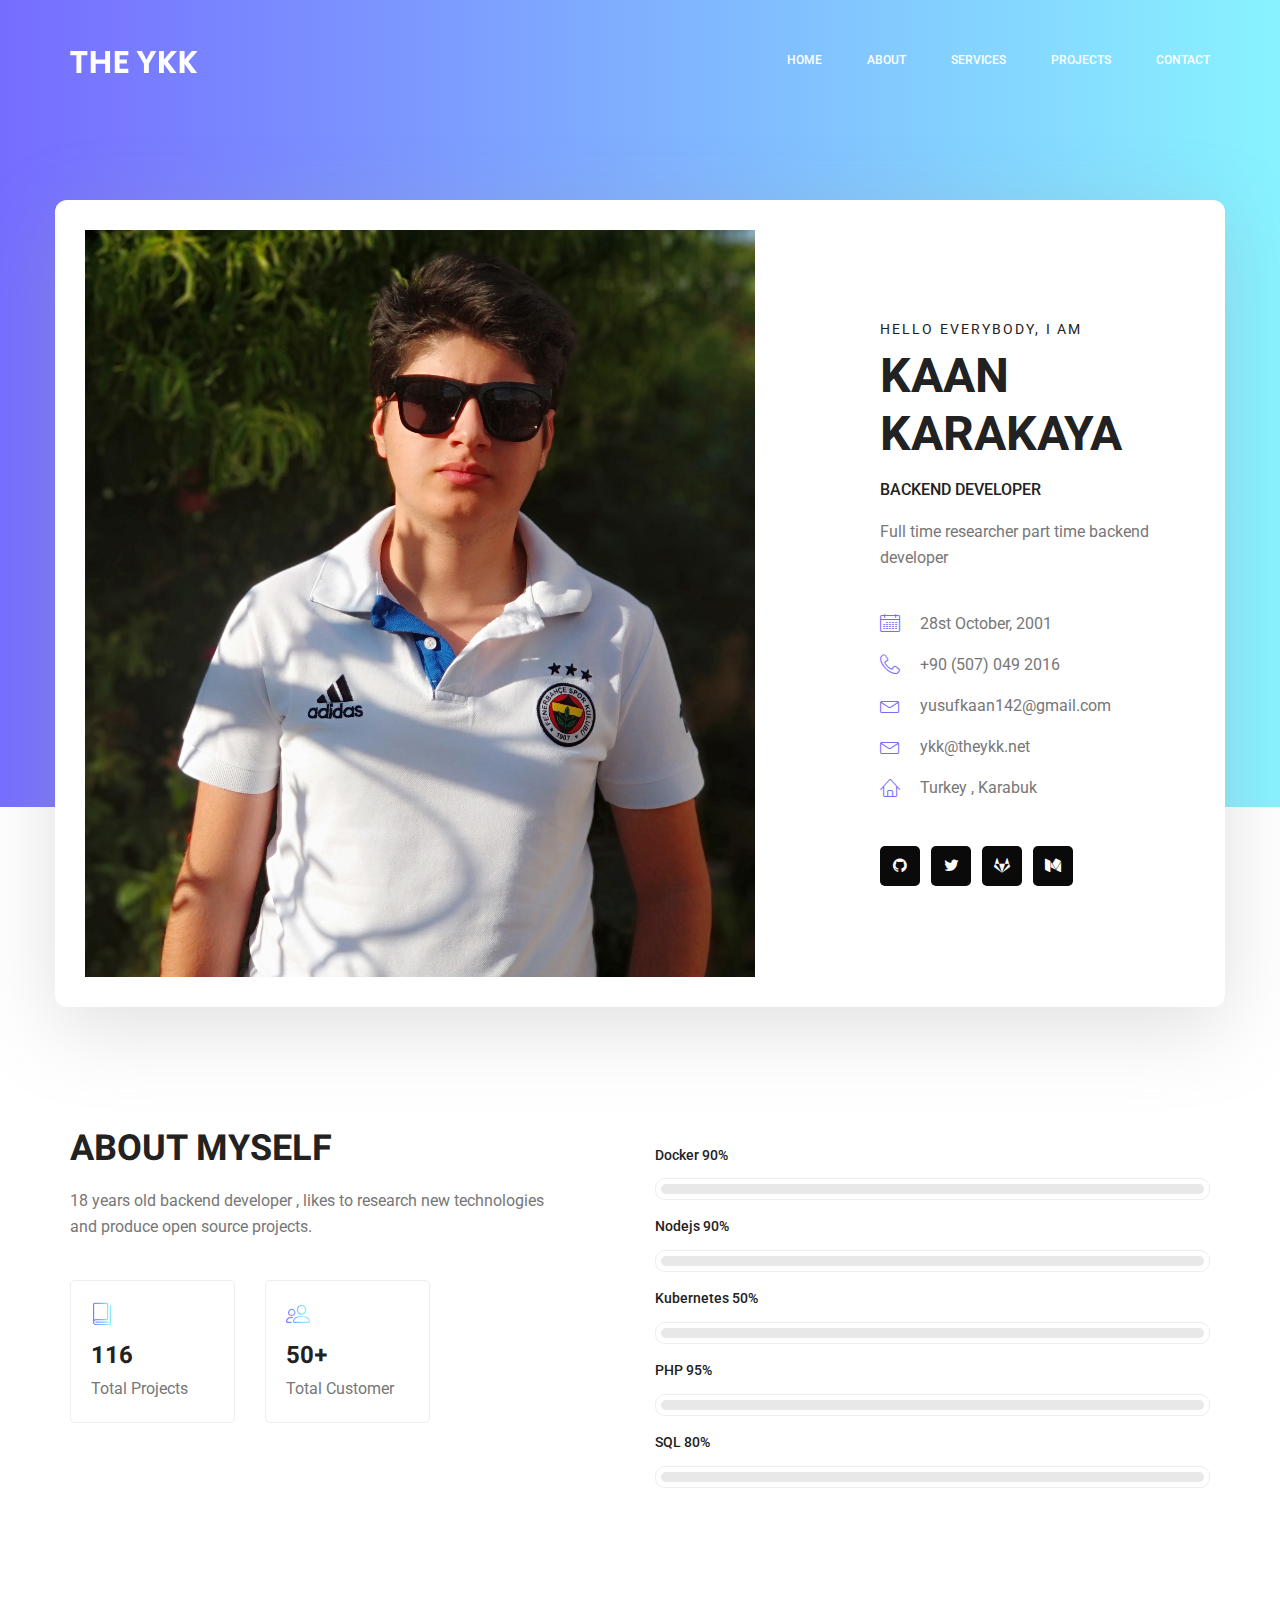
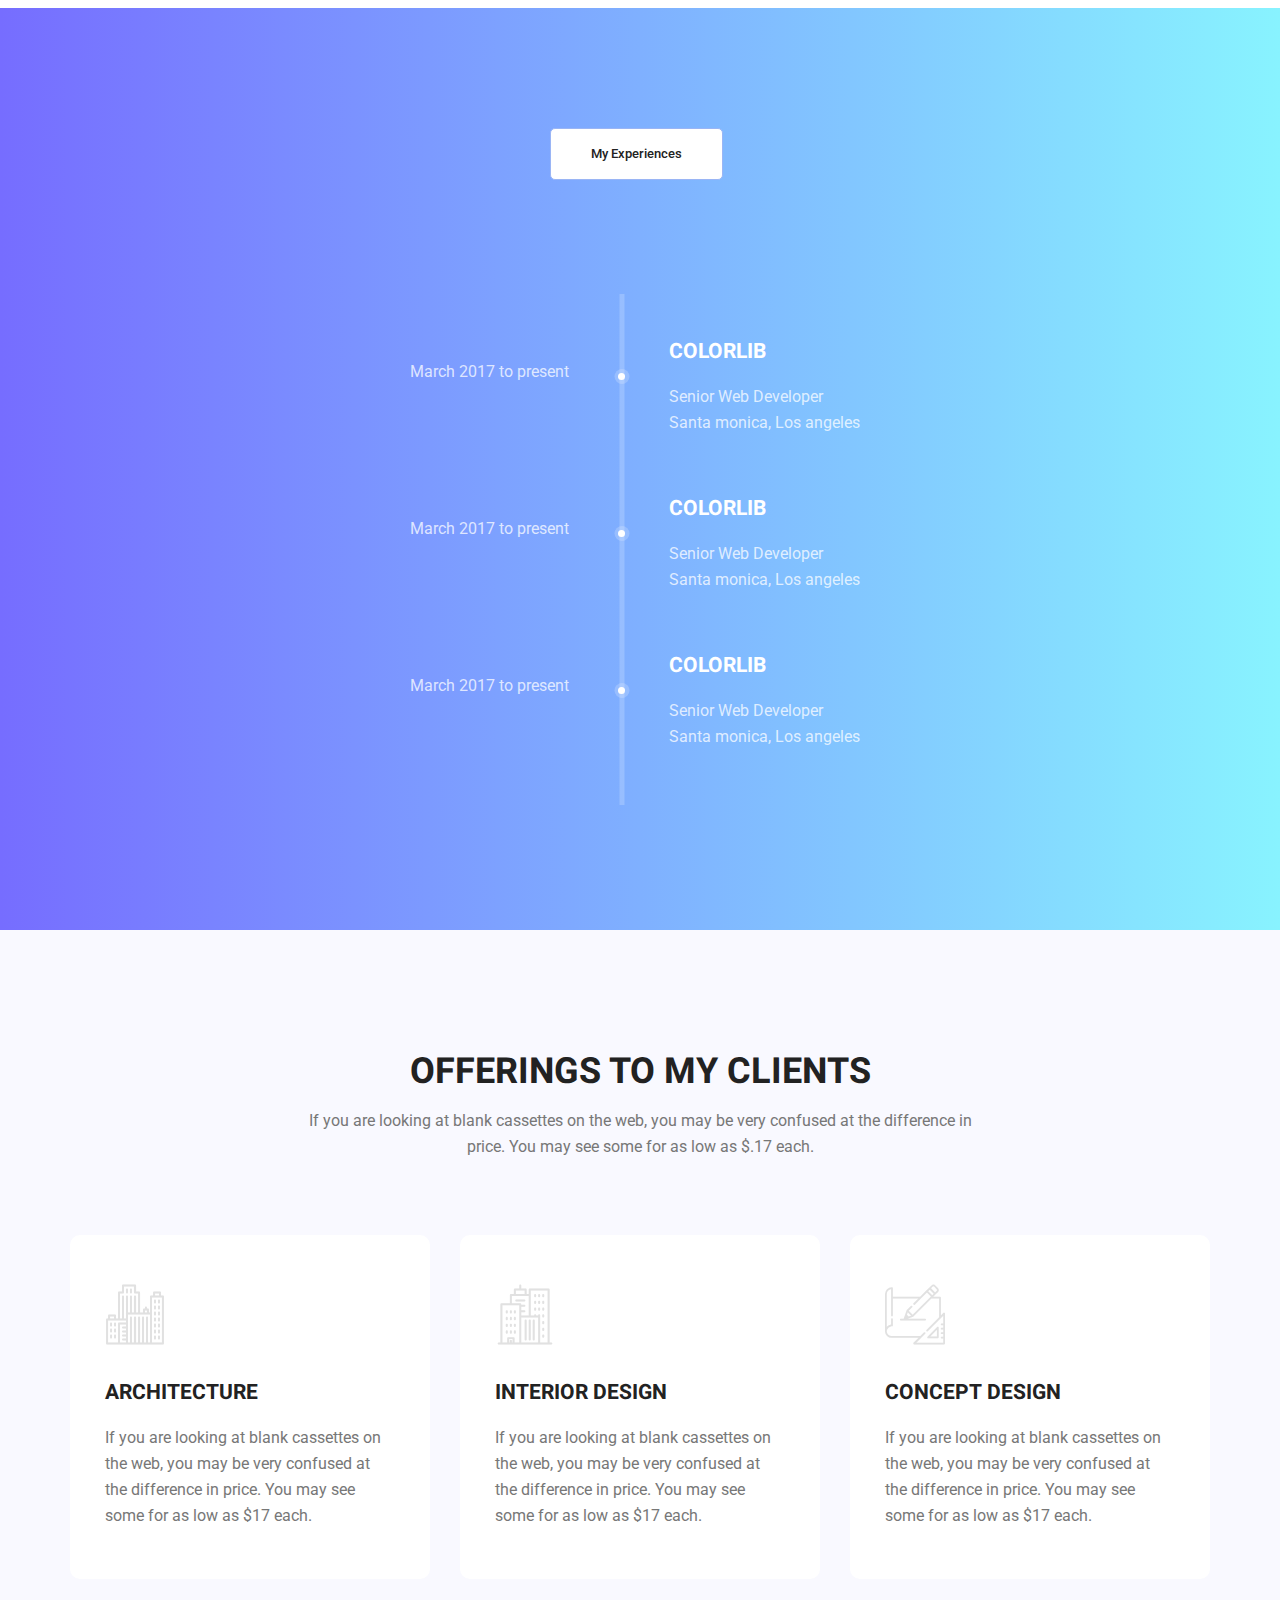
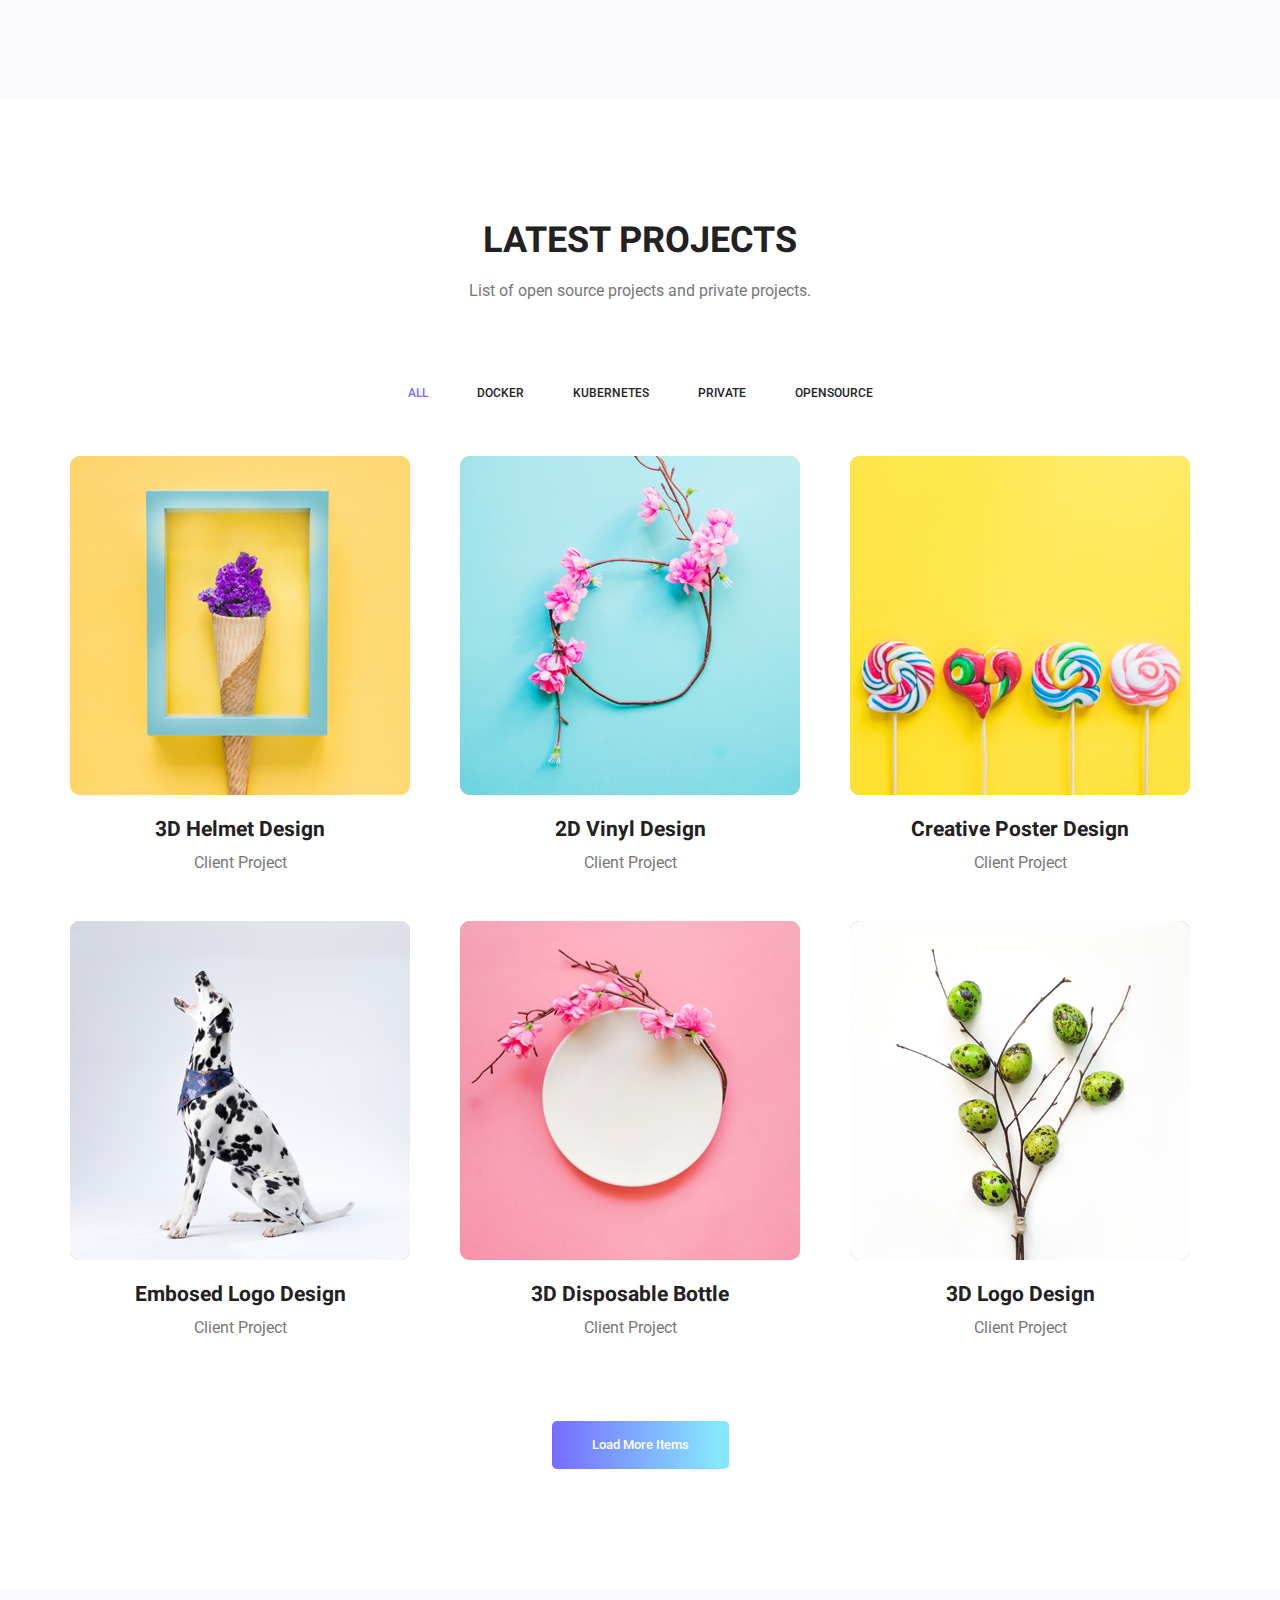
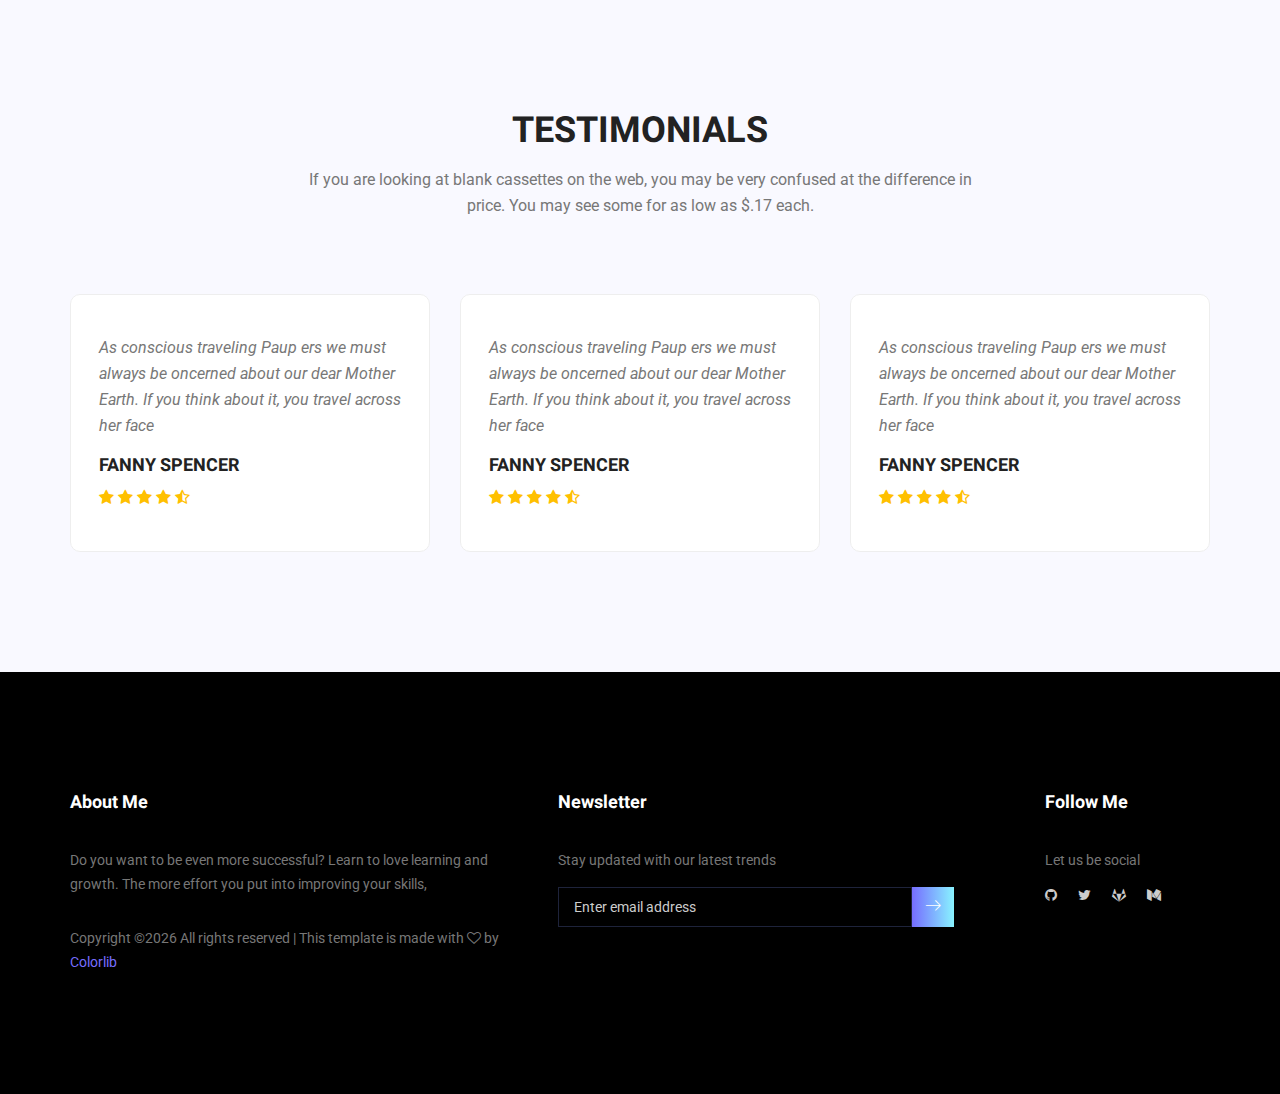
==== index.html @ add174dd "init theme" ====
<!doctype html>
<html lang="en">
    <head>
        <!-- Required meta tags -->
        <meta charset="utf-8">
        <meta name="viewport" content="width=device-width, initial-scale=1, shrink-to-fit=no">
        <link rel="icon" href="img/favicon.png" type="image/png">
        <title>TheYkk</title>
        <!-- Bootstrap CSS -->
        <link rel="stylesheet" href="css/bootstrap.css">
        <link rel="stylesheet" href="vendors/linericon/style.css">
        <link rel="stylesheet" href="https://stackpath.bootstrapcdn.com/font-awesome/4.7.0/css/font-awesome.min.css">
        <link rel="stylesheet" href="vendors/owl-carousel/owl.carousel.min.css">
        <link rel="stylesheet" href="vendors/lightbox/simpleLightbox.css">
        <link rel="stylesheet" href="vendors/nice-select/css/nice-select.css">
        <link rel="stylesheet" href="vendors/animate-css/animate.css">
        <link rel="stylesheet" href="vendors/popup/magnific-popup.css">
        <link rel="stylesheet" href="vendors/flaticon/flaticon.css">
        <!-- main css -->
        <link rel="stylesheet" href="css/style.css">
        <link rel="stylesheet" href="css/responsive.css">
    </head>
    <body>
        
        <!--================Header Menu Area =================-->
        <header class="header_area">
            <div class="main_menu">
            	<nav class="navbar navbar-expand-lg navbar-light">
					<div class="container box_1620">
						<!-- Brand and toggle get grouped for better mobile display -->
						<a class="navbar-brand logo_h" href="index.html"><img src="img/logo.svg" width="160px" alt=""></a>
						<button class="navbar-toggler" type="button" data-toggle="collapse" data-target="#navbarSupportedContent" aria-controls="navbarSupportedContent" aria-expanded="false" aria-label="Toggle navigation">
							<span class="icon-bar"></span>
							<span class="icon-bar"></span>
							<span class="icon-bar"></span>
						</button>
						<!-- Collect the nav links, forms, and other content for toggling -->
						<div class="collapse navbar-collapse offset" id="navbarSupportedContent">
							<ul class="nav navbar-nav menu_nav ml-auto">
								<li class="nav-item active"><a class="nav-link" href="#home-page">Home</a></li> 
								<li class="nav-item"><a class="nav-link" href="#about-page">About</a></li> 
								<li class="nav-item"><a class="nav-link" href="#services-page">Services</a></li> 
								<li class="nav-item"><a class="nav-link" href="#projects-page">Projects</a></li> 
							
								
								<li class="nav-item"><a class="nav-link" href="./contact.html">Contact</a></li>
							</ul>
						</div> 
					</div>
            	</nav>
            </div>
        </header>
        <!--================Header Menu Area =================-->
        
        <!--================Home Banner Area =================-->
        <section id="home-page" class="home_banner_area">
           	<div class="container box_1620">
           		<div class="banner_inner d-flex align-items-center">
					<div class="banner_content">
						<div class="media">
							<div class="d-flex">
								<img width="670px" src="img/personal.jpg" alt="">
							</div>
							<div class="media-body">
								<div class="personal_text">
									<h6>Hello Everybody, i am</h6>
									<h3>Kaan Karakaya</h3>
									<h4>Backend Developer</h4>
									<p>Full time researcher part time backend developer</p>
									<ul class="list basic_info">
										<li><a href="#"><i class="lnr lnr-calendar-full"></i> 28st October, 2001</a></li>
										<li><a href="https://wa.me/905070492016"><i class="lnr lnr-phone-handset"></i> +90 (507) 049 2016 </a></li>
										<li><a href="mailto:yusufkaan142@gmail.com"><i class="lnr lnr-envelope"></i> yusufkaan142@gmail.com</a></li>
										<li><a href="mailto:ykk@theykk.net"><i class="lnr lnr-envelope"></i> ykk@theykk.net</a></li>
										<li><a href="#"><i class="lnr lnr-home"></i> Turkey , Karabuk</a></li>
									</ul>
									<ul class="list personal_social">
										<li><a href="https://github.com/TheYkk"><i class="fa fa-github"></i></a></li>
										<li><a href="https://twitter.com/YkkCode"><i class="fa fa-twitter"></i></a></li>
										<li><a href="https://gitlab.com/TheYkk"><i class="fa fa-gitlab"></i></a></li>
										<li><a href="https://medium.com/@theykk"><i class="fa fa-medium"></i></a></li>
									</ul>
								</div>
							</div>
						</div>
					</div>
				</div>
            </div>
        </section>
        <!--================End Home Banner Area =================-->
        
        <!--================Welcome Area =================-->
        <section id="about-page" class="welcome_area p_120">
        	<div class="container">
        		<div class="row welcome_inner">
        			<div class="col-lg-6">
        				<div class="welcome_text">
        					<h4>About Myself</h4>
        					<p>18 years old backend developer , likes to research new technologies and produce open source projects.</p>
        					<div class="row">
        						
        						<div class="col-md-4">
        							<div class="wel_item">
        								<i class="lnr lnr-book"></i>
        								<h4>116</h4>
        								<p>Total Projects</p>
        							</div>
        						</div>
        						<div class="col-md-4">
        							<div class="wel_item">
        								<i class="lnr lnr-users"></i>
        								<h4>50+</h4>
        								<p>Total Customer</p>
        							</div>
        						</div>
        					</div>
        				</div>
        			</div>
        			<div class="col-lg-6">
        				<div class="tools_expert">
        					<div class="skill_main">
								<div class="skill_item">
									<h4>Docker <span class="counter">90</span>%</h4>
									<div class="progress_br">
										<div class="progress">
											<div class="progress-bar" role="progressbar" aria-valuenow="90" aria-valuemin="0" aria-valuemax="100"></div>
										</div>
									</div>
								</div>
								<div class="skill_item">
									<h4>Nodejs <span class="counter">90</span>%</h4>
									<div class="progress_br">
										<div class="progress">
											<div class="progress-bar" role="progressbar" aria-valuenow="90" aria-valuemin="0" aria-valuemax="100"></div>
										</div>
									</div>
								</div>
								<div class="skill_item">
									<h4>Kubernetes <span class="counter">50</span>%</h4>
									<div class="progress_br">
										<div class="progress">
											<div class="progress-bar" role="progressbar" aria-valuenow="50" aria-valuemin="0" aria-valuemax="100"></div>
										</div>
									</div>
								</div>
								<div class="skill_item">
									<h4>PHP <span class="counter">95</span>%</h4>
									<div class="progress_br">
										<div class="progress">
											<div class="progress-bar" role="progressbar" aria-valuenow="95" aria-valuemin="0" aria-valuemax="100"></div>
										</div>
									</div>
								</div>
								<div class="skill_item">
									<h4>SQL <span class="counter">80</span>%</h4>
									<div class="progress_br">
										<div class="progress">
											<div class="progress-bar" role="progressbar" aria-valuenow="80" aria-valuemin="0" aria-valuemax="100"></div>
										</div>
									</div>
								</div>
							</div>
        				</div>
        			</div>
        		</div>
        	</div>
        </section>
        <!--================End Welcome Area =================-->
        
        <!--================My Tabs Area =================-->
        <section class="mytabs_area p_120">
        	<div class="container">
        		<div class="tabs_inner">
					<ul class="nav nav-tabs" id="myTab" role="tablist">
						<li class="nav-item">
							<a class="nav-link active" id="home-tab" data-toggle="tab" href="#home" role="tab" aria-controls="home" aria-selected="true">My Experiences</a>
						</li>
						<!-- <li class="nav-item">
							<a class="nav-link" id="profile-tab" data-toggle="tab" href="#profile" role="tab" aria-controls="profile" aria-selected="false">My Education</a>
						</li> -->
					</ul>
					<div class="tab-content" id="myTabContent">
						<div class="tab-pane fade show active" id="home" role="tabpanel" aria-labelledby="home-tab">
							<ul class="list">
								<li>
									<span></span>
									<div class="media">
										<div class="d-flex">
											<p>March 2017 to present</p>
										</div>
										<div class="media-body">
											<h4>Colorlib</h4>
											<p>Senior Web Developer <br />Santa monica, Los angeles</p>
										</div>
									</div>
								</li>
								<li>
									<span></span>
									<div class="media">
										<div class="d-flex">
											<p>March 2017 to present</p>
										</div>
										<div class="media-body">
											<h4>Colorlib</h4>
											<p>Senior Web Developer <br />Santa monica, Los angeles</p>
										</div>
									</div>
								</li>
								<li>
								<span></span>
									<div class="media">
										<div class="d-flex">
											<p>March 2017 to present</p>
										</div>
										<div class="media-body">
											<h4>Colorlib</h4>
											<p>Senior Web Developer <br />Santa monica, Los angeles</p>
										</div>
									</div>
								</li>
							</ul>
						</div>
						<!-- <div class="tab-pane fade" id="profile" role="tabpanel" aria-labelledby="profile-tab">
							<ul class="list">
								<li>
									<span></span>
									<div class="media">
										<div class="d-flex">
											<p>March 2017 to present</p>
										</div>
										<div class="media-body">
											<h4>Colorlib</h4>
											<p>Senior Web Developer <br />Santa monica, Los angeles</p>
										</div>
									</div>
								</li>
								<li>
									<span></span>
									<div class="media">
										<div class="d-flex">
											<p>March 2017 to present</p>
										</div>
										<div class="media-body">
											<h4>Colorlib</h4>
											<p>Senior Web Developer <br />Santa monica, Los angeles</p>
										</div>
									</div>
								</li>
								<li>
								<span></span>
									<div class="media">
										<div class="d-flex">
											<p>March 2017 to present</p>
										</div>
										<div class="media-body">
											<h4>Colorlib</h4>
											<p>Senior Web Developer <br />Santa monica, Los angeles</p>
										</div>
									</div>
								</li>
							</ul>
						</div> -->
					</div>
        		</div>
        	</div>
        </section>
        <!--================End My Tabs Area =================-->
        
        <!--================Feature Area =================-->
        <section id="services-page" class="feature_area p_120">
        	<div class="container">
        		<div class="main_title">
        			<h2>offerings to my clients</h2>
        			<p>If you are looking at blank cassettes on the web, you may be very confused at the difference in price. You may see some for as low as $.17 each.</p>
        		</div>
        		<div class="feature_inner row">
        			<div class="col-lg-4 col-md-6">
        				<div class="feature_item">
        					<i class="flaticon-city"></i>
        					<h4>Architecture</h4>
        					<p>If you are looking at blank cassettes on the web, you may be very confused at the difference in price. You may see some for as low as $17 each.</p>
        				</div>
        			</div>
        			<div class="col-lg-4 col-md-6">
        				<div class="feature_item">
        					<i class="flaticon-skyline"></i>
        					<h4>Interior Design</h4>
        					<p>If you are looking at blank cassettes on the web, you may be very confused at the difference in price. You may see some for as low as $17 each.</p>
        				</div>
        			</div>
        			<div class="col-lg-4 col-md-6">
        				<div class="feature_item">
        					<i class="flaticon-sketch"></i>
        					<h4>Concept Design</h4>
        					<p>If you are looking at blank cassettes on the web, you may be very confused at the difference in price. You may see some for as low as $17 each.</p>
        				</div>
        			</div>
        		</div>
        	</div>
        </section>
        <!--================End Feature Area =================-->
        
        <!--================Home Gallery Area =================-->
        <section id="projects-page" class="home_gallery_area p_120">
        	<div class="container">
        		<div class="main_title">
        			<h2> Latest Projects</h2>
        			<p>List of open source projects and private projects.</p>
        		</div>
        		<div class="isotope_fillter">
        			<ul class="gallery_filter list">
						<li class="active" data-filter="*"><a href="#">All</a></li>
						<li data-filter=".docker"><a href="#">Docker</a></li>
						<li data-filter=".k8s"><a href="#">Kubernetes</a></li>
						<li data-filter=".priv"><a href="#">Private</a></li>
						<li data-filter=".oss"><a href="#">OpenSource</a></li>
					</ul>
        		</div>
        	</div>
        	<div class="container">
        		<div class="gallery_f_inner row imageGallery1">
        			<div class="col-lg-4 col-md-4 col-sm-6 brand manipul design print">
        				<div class="h_gallery_item">
        					<div class="g_img_item">
        						<img class="img-fluid" src="img/gallery/project-1.jpg" alt="">
        						<a class="light" href="img/gallery/project-1.jpg"><img src="img/gallery/icon.png" alt=""></a>
        					</div>
        					<div class="g_item_text">
        						<h4>3D Helmet Design</h4>
        						<p>Client Project</p>
        					</div>
        				</div>
        			</div>
        			<div class="col-lg-4 col-md-4 col-sm-6 brand manipul creative">
        				<div class="h_gallery_item">
        					<div class="g_img_item">
        						<img class="img-fluid" src="img/gallery/project-2.jpg" alt="">
        						<a class="light" href="img/gallery/project-2.jpg"><img src="img/gallery/icon.png" alt=""></a>
        					</div>
        					<div class="g_item_text">
        						<h4>2D Vinyl Design</h4>
        						<p>Client Project</p>
        					</div>
        				</div>
        			</div>
        			<div class="col-lg-4 col-md-4 col-sm-6 manipul creative design print">
        				<div class="h_gallery_item">
        					<div class="g_img_item">
        						<img class="img-fluid" src="img/gallery/project-3.jpg" alt="">
        						<a class="light" href="img/gallery/project-3.jpg"><img src="img/gallery/icon.png" alt=""></a>
        					</div>
        					<div class="g_item_text">
        						<h4>Creative Poster Design</h4>
        						<p>Client Project</p>
        					</div>
        				</div>
        			</div>
        			<div class="col-lg-4 col-md-4 col-sm-6 brand creative print">
        				<div class="h_gallery_item">
        					<div class="g_img_item">
        						<img class="img-fluid" src="img/gallery/project-4.jpg" alt="">
        						<a class="light" href="img/gallery/project-4.jpg"><img src="img/gallery/icon.png" alt=""></a>
        					</div>
        					<div class="g_item_text">
        						<h4>Embosed Logo Design</h4>
        						<p>Client Project</p>
        					</div>
        				</div>
        			</div>
        			<div class="col-lg-4 col-md-4 col-sm-6 brand manipul design">
        				<div class="h_gallery_item">
        					<div class="g_img_item">
        						<img class="img-fluid" src="img/gallery/project-5.jpg" alt="">
        						<a class="light" href="img/gallery/project-5.jpg"><img src="img/gallery/icon.png" alt=""></a>
        					</div>
        					<div class="g_item_text">
        						<h4>3D Disposable Bottle</h4>
        						<p>Client Project</p>
        					</div>
        				</div>
        			</div>
        			<div class="col-lg-4 col-md-4 col-sm-6 brand creative">
        				<div class="h_gallery_item">
        					<div class="g_img_item">
        						<img class="img-fluid" src="img/gallery/project-6.jpg" alt="">
        						<a class="light" href="img/gallery/project-6.jpg"><img src="img/gallery/icon.png" alt=""></a>
        					</div>
        					<div class="g_item_text">
        						<h4>3D Logo Design</h4>
        						<p>Client Project</p>
        					</div>
        				</div>
        			</div>
        		</div>
        		<div class="more_btn">
        			<a class="main_btn" href="#">Load More Items</a>
        		</div>
        	</div>
        </section>
        <!--================End Home Gallery Area =================-->
        
        <!--================Testimonials Area =================-->
        <section id="comments-page" class="testimonials_area p_120">
        	<div class="container">
        		<div class="main_title">
        			<h2>Testimonials</h2>
        			<p>If you are looking at blank cassettes on the web, you may be very confused at the difference in price. You may see some for as low as $.17 each.</p>
        		</div>
        		<div class="testi_inner">
					<div class="testi_slider owl-carousel">
						<div class="item">
							<div class="testi_item">
								<p>As conscious traveling Paup ers we must always be oncerned about our dear Mother Earth. If you think about it, you travel across her face</p>
								<h4>Fanny Spencer</h4>
								<a href="#"><i class="fa fa-star"></i></a>
								<a href="#"><i class="fa fa-star"></i></a>
								<a href="#"><i class="fa fa-star"></i></a>
								<a href="#"><i class="fa fa-star"></i></a>
								<a href="#"><i class="fa fa-star-half-o"></i></a>
							</div>
						</div>
						<div class="item">
							<div class="testi_item">
								<p>As conscious traveling Paup ers we must always be oncerned about our dear Mother Earth. If you think about it, you travel across her face</p>
								<h4>Fanny Spencer</h4>
								<a href="#"><i class="fa fa-star"></i></a>
								<a href="#"><i class="fa fa-star"></i></a>
								<a href="#"><i class="fa fa-star"></i></a>
								<a href="#"><i class="fa fa-star"></i></a>
								<a href="#"><i class="fa fa-star-half-o"></i></a>
							</div>
						</div>
						<div class="item">
							<div class="testi_item">
								<p>As conscious traveling Paup ers we must always be oncerned about our dear Mother Earth. If you think about it, you travel across her face</p>
								<h4>Fanny Spencer</h4>
								<a href="#"><i class="fa fa-star"></i></a>
								<a href="#"><i class="fa fa-star"></i></a>
								<a href="#"><i class="fa fa-star"></i></a>
								<a href="#"><i class="fa fa-star"></i></a>
								<a href="#"><i class="fa fa-star-half-o"></i></a>
							</div>
						</div>
					</div>
        		</div>
        	</div>
        </section>
        <!--================End Testimonials Area =================-->
        
        <!--================Footer Area =================-->
        <footer id="contact-page" class="footer_area p_120">
        	<div class="container">
        		<div class="row footer_inner">
        			<div class="col-lg-5 col-sm-6">
        				<aside class="f_widget ab_widget">
        					<div class="f_title">
        						<h3>About Me</h3>
        					</div>
        					<p>Do you want to be even more successful? Learn to love learning and growth. The more effort you put into improving your skills,</p>
        					<p><!-- Link back to Colorlib can't be removed. Template is licensed under CC BY 3.0. -->
Copyright &copy;<script>document.write(new Date().getFullYear());</script> All rights reserved | This template is made with <i class="fa fa-heart-o" aria-hidden="true"></i> by <a href="https://colorlib.com" target="_blank">Colorlib</a>
<!-- Link back to Colorlib can't be removed. Template is licensed under CC BY 3.0. --></p>
        				</aside>
        			</div>
        			<div class="col-lg-5 col-sm-6">
        				<aside class="f_widget news_widget">
        					<div class="f_title">
        						<h3>Newsletter</h3>
        					</div>
        					<p>Stay updated with our latest trends</p>
        					<div id="mc_embed_signup">
                                <form target="_blank" action="https://news." method="get" class="subscribe_form relative">
                                	<div class="input-group d-flex flex-row">
                                        <input name="EMAIL" placeholder="Enter email address" onfocus="this.placeholder = ''" onblur="this.placeholder = 'Email Address '" required="" type="email">
                                        <button class="btn sub-btn"><span class="lnr lnr-arrow-right"></span></button>		
                                    </div>				
                                    <div class="mt-10 info"></div>
                                </form>
                            </div>
        				</aside>
        			</div>
        			<div class="col-lg-2">
        				<aside class="f_widget social_widget">
        					<div class="f_title">
        						<h3>Follow Me</h3>
        					</div>
        					<p>Let us be social</p>
        					<ul class="list">
        					
                                <li><a href="https://github.com/TheYkk"><i class="fa fa-github"></i></a></li>
                                <li><a href="https://twitter.com/YkkCode"><i class="fa fa-twitter"></i></a></li>
                                <li><a href="https://gitlab.com/TheYkk"><i class="fa fa-gitlab"></i></a></li>
                                <li><a href="https://medium.com/@theykk"><i class="fa fa-medium"></i></a></li>
        					</ul>
        				</aside>
        			</div>
        		</div>
        	</div>
        </footer>
        <!--================End Footer Area =================-->
        
        
        
        
        
        
        <!-- Optional JavaScript -->
        <!-- jQuery first, then Popper.js, then Bootstrap JS -->
        <script src="js/jquery-3.3.1.min.js"></script>
        <script src="js/popper.js"></script>
        <script src="js/bootstrap.min.js"></script>
        <script src="js/stellar.js"></script>
        <script src="vendors/lightbox/simpleLightbox.min.js"></script>
        <script src="vendors/nice-select/js/jquery.nice-select.min.js"></script>
        <script src="vendors/isotope/imagesloaded.pkgd.min.js"></script>
        <script src="vendors/isotope/isotope.pkgd.min.js"></script>
        <script src="vendors/owl-carousel/owl.carousel.min.js"></script>
        <script src="vendors/popup/jquery.magnific-popup.min.js"></script>
        <script src="js/jquery.ajaxchimp.min.js"></script>
        <script src="vendors/counter-up/jquery.waypoints.min.js"></script>
        <script src="vendors/counter-up/jquery.counterup.min.js"></script>
        <script src="js/mail-script.js"></script>
        <script src="js/theme.js"></script>
    </body>
</html>
---- vendors/linericon/style.css ----
@font-face {
	font-family: 'Linearicons-Free';
	src:url('fonts/Linearicons-Free.eot?w118d');
	src:url('fonts/Linearicons-Free.eot?#iefixw118d') format('embedded-opentype'),
		url('fonts/Linearicons-Free.woff2?w118d') format('woff2'),
		url('fonts/Linearicons-Free.woff?w118d') format('woff'),
		url('fonts/Linearicons-Free.ttf?w118d') format('truetype'),
		url('fonts/Linearicons-Free.svg?w118d#Linearicons-Free') format('svg');
	font-weight: normal;
	font-style: normal;
}

.lnr {
	font-family: 'Linearicons-Free';
	speak: none;
	font-style: normal;
	font-weight: normal;
	font-variant: normal;
	text-transform: none;
	line-height: 1;

	/* Better Font Rendering =========== */
	-webkit-font-smoothing: antialiased;
	-moz-osx-font-smoothing: grayscale;
}

.lnr-home:before {
	content: "\e800";
}
.lnr-apartment:before {
	content: "\e801";
}
.lnr-pencil:before {
	content: "\e802";
}
.lnr-magic-wand:before {
	content: "\e803";
}
.lnr-drop:before {
	content: "\e804";
}
.lnr-lighter:before {
	content: "\e805";
}
.lnr-poop:before {
	content: "\e806";
}
.lnr-sun:before {
	content: "\e807";
}
.lnr-moon:before {
	content: "\e808";
}
.lnr-cloud:before {
	content: "\e809";
}
.lnr-cloud-upload:before {
	content: "\e80a";
}
.lnr-cloud-download:before {
	content: "\e80b";
}
.lnr-cloud-sync:before {
	content: "\e80c";
}
.lnr-cloud-check:before {
	content: "\e80d";
}
.lnr-database:before {
	content: "\e80e";
}
.lnr-lock:before {
	content: "\e80f";
}
.lnr-cog:before {
	content: "\e810";
}
.lnr-trash:before {
	content: "\e811";
}
.lnr-dice:before {
	content: "\e812";
}
.lnr-heart:before {
	content: "\e813";
}
.lnr-star:before {
	content: "\e814";
}
.lnr-star-half:before {
	content: "\e815";
}
.lnr-star-empty:before {
	content: "\e816";
}
.lnr-flag:before {
	content: "\e817";
}
.lnr-envelope:before {
	content: "\e818";
}
.lnr-paperclip:before {
	content: "\e819";
}
.lnr-inbox:before {
	content: "\e81a";
}
.lnr-eye:before {
	content: "\e81b";
}
.lnr-printer:before {
	content: "\e81c";
}
.lnr-file-empty:before {
	content: "\e81d";
}
.lnr-file-add:before {
	content: "\e81e";
}
.lnr-enter:before {
	content: "\e81f";
}
.lnr-exit:before {
	content: "\e820";
}
.lnr-graduation-hat:before {
	content: "\e821";
}
.lnr-license:before {
	content: "\e822";
}
.lnr-music-note:before {
	content: "\e823";
}
.lnr-film-play:before {
	content: "\e824";
}
.lnr-camera-video:before {
	content: "\e825";
}
.lnr-camera:before {
	content: "\e826";
}
.lnr-picture:before {
	content: "\e827";
}
.lnr-book:before {
	content: "\e828";
}
.lnr-bookmark:before {
	content: "\e829";
}
.lnr-user:before {
	content: "\e82a";
}
.lnr-users:before {
	content: "\e82b";
}
.lnr-shirt:before {
	content: "\e82c";
}
.lnr-store:before {
	content: "\e82d";
}
.lnr-cart:before {
	content: "\e82e";
}
.lnr-tag:before {
	content: "\e82f";
}
.lnr-phone-handset:before {
	content: "\e830";
}
.lnr-phone:before {
	content: "\e831";
}
.lnr-pushpin:before {
	content: "\e832";
}
.lnr-map-marker:before {
	content: "\e833";
}
.lnr-map:before {
	content: "\e834";
}
.lnr-location:before {
	content: "\e835";
}
.lnr-calendar-full:before {
	content: "\e836";
}
.lnr-keyboard:before {
	content: "\e837";
}
.lnr-spell-check:before {
	content: "\e838";
}
.lnr-screen:before {
	content: "\e839";
}
.lnr-smartphone:before {
	content: "\e83a";
}
.lnr-tablet:before {
	content: "\e83b";
}
.lnr-laptop:before {
	content: "\e83c";
}
.lnr-laptop-phone:before {
	content: "\e83d";
}
.lnr-power-switch:before {
	content: "\e83e";
}
.lnr-bubble:before {
	content: "\e83f";
}
.lnr-heart-pulse:before {
	content: "\e840";
}
.lnr-construction:before {
	content: "\e841";
}
.lnr-pie-chart:before {
	content: "\e842";
}
.lnr-chart-bars:before {
	content: "\e843";
}
.lnr-gift:before {
	content: "\e844";
}
.lnr-diamond:before {
	content: "\e845";
}
.lnr-linearicons:before {
	content: "\e846";
}
.lnr-dinner:before {
	content: "\e847";
}
.lnr-coffee-cup:before {
	content: "\e848";
}
.lnr-leaf:before {
	content: "\e849";
}
.lnr-paw:before {
	content: "\e84a";
}
.lnr-rocket:before {
	content: "\e84b";
}
.lnr-briefcase:before {
	content: "\e84c";
}
.lnr-bus:before {
	content: "\e84d";
}
.lnr-car:before {
	content: "\e84e";
}
.lnr-train:before {
	content: "\e84f";
}
.lnr-bicycle:before {
	content: "\e850";
}
.lnr-wheelchair:before {
	content: "\e851";
}
.lnr-select:before {
	content: "\e852";
}
.lnr-earth:before {
	content: "\e853";
}
.lnr-smile:before {
	content: "\e854";
}
.lnr-sad:before {
	content: "\e855";
}
.lnr-neutral:before {
	content: "\e856";
}
.lnr-mustache:before {
	content: "\e857";
}
.lnr-alarm:before {
	content: "\e858";
}
.lnr-bullhorn:before {
	content: "\e859";
}
.lnr-volume-high:before {
	content: "\e85a";
}
.lnr-volume-medium:before {
	content: "\e85b";
}
.lnr-volume-low:before {
	content: "\e85c";
}
.lnr-volume:before {
	content: "\e85d";
}
.lnr-mic:before {
	content: "\e85e";
}
.lnr-hourglass:before {
	content: "\e85f";
}
.lnr-undo:before {
	content: "\e860";
}
.lnr-redo:before {
	content: "\e861";
}
.lnr-sync:before {
	content: "\e862";
}
.lnr-history:before {
	content: "\e863";
}
.lnr-clock:before {
	content: "\e864";
}
.lnr-download:before {
	content: "\e865";
}
.lnr-upload:before {
	content: "\e866";
}
.lnr-enter-down:before {
	content: "\e867";
}
.lnr-exit-up:before {
	content: "\e868";
}
.lnr-bug:before {
	content: "\e869";
}
.lnr-code:before {
	content: "\e86a";
}
.lnr-link:before {
	content: "\e86b";
}
.lnr-unlink:before {
	content: "\e86c";
}
.lnr-thumbs-up:before {
	content: "\e86d";
}
.lnr-thumbs-down:before {
	content: "\e86e";
}
.lnr-magnifier:before {
	content: "\e86f";
}
.lnr-cross:before {
	content: "\e870";
}
.lnr-menu:before {
	content: "\e871";
}
.lnr-list:before {
	content: "\e872";
}
.lnr-chevron-up:before {
	content: "\e873";
}
.lnr-chevron-down:before {
	content: "\e874";
}
.lnr-chevron-left:before {
	content: "\e875";
}
.lnr-chevron-right:before {
	content: "\e876";
}
.lnr-arrow-up:before {
	content: "\e877";
}
.lnr-arrow-down:before {
	content: "\e878";
}
.lnr-arrow-left:before {
	content: "\e879";
}
.lnr-arrow-right:before {
	content: "\e87a";
}
.lnr-move:before {
	content: "\e87b";
}
.lnr-warning:before {
	content: "\e87c";
}
.lnr-question-circle:before {
	content: "\e87d";
}
.lnr-menu-circle:before {
	content: "\e87e";
}
.lnr-checkmark-circle:before {
	content: "\e87f";
}
.lnr-cross-circle:before {
	content: "\e880";
}
.lnr-plus-circle:before {
	content: "\e881";
}
.lnr-circle-minus:before {
	content: "\e882";
}
.lnr-arrow-up-circle:before {
	content: "\e883";
}
.lnr-arrow-down-circle:before {
	content: "\e884";
}
.lnr-arrow-left-circle:before {
	content: "\e885";
}
.lnr-arrow-right-circle:before {
	content: "\e886";
}
.lnr-chevron-up-circle:before {
	content: "\e887";
}
.lnr-chevron-down-circle:before {
	content: "\e888";
}
.lnr-chevron-left-circle:before {
	content: "\e889";
}
.lnr-chevron-right-circle:before {
	content: "\e88a";
}
.lnr-crop:before {
	content: "\e88b";
}
.lnr-frame-expand:before {
	content: "\e88c";
}
.lnr-frame-contract:before {
	content: "\e88d";
}
.lnr-layers:before {
	content: "\e88e";
}
.lnr-funnel:before {
	content: "\e88f";
}
.lnr-text-format:before {
	content: "\e890";
}
.lnr-text-format-remove:before {
	content: "\e891";
}
.lnr-text-size:before {
	content: "\e892";
}
.lnr-bold:before {
	content: "\e893";
}
.lnr-italic:before {
	content: "\e894";
}
.lnr-underline:before {
	content: "\e895";
}
.lnr-strikethrough:before {
	content: "\e896";
}
.lnr-highlight:before {
	content: "\e897";
}
.lnr-text-align-left:before {
	content: "\e898";
}
.lnr-text-align-center:before {
	content: "\e899";
}
.lnr-text-align-right:before {
	content: "\e89a";
}
.lnr-text-align-justify:before {
	content: "\e89b";
}
.lnr-line-spacing:before {
	content: "\e89c";
}
.lnr-indent-increase:before {
	content: "\e89d";
}
.lnr-indent-decrease:before {
	content: "\e89e";
}
.lnr-pilcrow:before {
	content: "\e89f";
}
.lnr-direction-ltr:before {
	content: "\e8a0";
}
.lnr-direction-rtl:before {
	content: "\e8a1";
}
.lnr-page-break:before {
	content: "\e8a2";
}
.lnr-sort-alpha-asc:before {
	content: "\e8a3";
}
.lnr-sort-amount-asc:before {
	content: "\e8a4";
}
.lnr-hand:before {
	content: "\e8a5";
}
.lnr-pointer-up:before {
	content: "\e8a6";
}
.lnr-pointer-right:before {
	content: "\e8a7";
}
.lnr-pointer-down:before {
	content: "\e8a8";
}
.lnr-pointer-left:before {
	content: "\e8a9";
}
---- vendors/lightbox/simpleLightbox.css ----
.slbOverlay, .slbWrapOuter, .slbWrap {
  position: fixed;
  top: 0;
  right: 0;
  bottom: 0;
  left: 0;
}

.slbOverlay {
  overflow: hidden;
  z-index: 2000;
  background-color: #000;
  opacity: 0.7;
  filter: alpha(opacity=70);
  -webkit-animation: slbOverlay 0.5s;
  -moz-animation: slbOverlay 0.5s;
  animation: slbOverlay 0.5s;
}

.slbWrapOuter {
  overflow-x: hidden;
  overflow-y: auto;
  z-index: 2010;
}

.slbWrap {
  position: absolute;
  text-align: center;
}

.slbWrap:before {
  content: "";
  display: inline-block;
  height: 100%;
  vertical-align: middle;
}

.slbContentOuter {
  display: inline-block;
  vertical-align: middle;
  margin: 0px auto;
  padding: 0 1em;
  box-sizing: border-box;
  z-index: 2020;
  text-align: left;
  max-width: 100%;
}

.slbContentEl .slbContentOuter {
  padding: 5em 1em;
}

.slbContent {
  position: relative;
}

.slbContentEl .slbContent {
  -webkit-animation: slbEnter 0.3s;
  -moz-animation: slbEnter 0.3s;
  animation: slbEnter 0.3s;
  background-color: #fff;
  box-shadow: 0 0.2em 1em rgba(0, 0, 0, 0.4);
}

.slbImageWrap {
  -webkit-animation: slbEnter 0.3s;
  -moz-animation: slbEnter 0.3s;
  animation: slbEnter 0.3s;
  position: relative;
}

.slbImageWrap:after {
  content: "";
  position: absolute;
  left: 0;
  right: 0;
  top: 5em;
  bottom: 5em;
  display: block;
  z-index: -1;
  box-shadow: 0 0.2em 1em rgba(0, 0, 0, 0.6);
  background-color: #FFF;
}

.slbImage {
  width: auto;
  max-width: 100%;
  height: auto;
  display: block;
  line-height: 0;
  box-sizing: border-box;
  padding: 5em 0;
  margin: 0 auto;
}

.slbCaption {
  display: inline-block;
  max-width: 100%;
  overflow: hidden;
  text-overflow: ellipsis;
  white-space: nowrap;
  word-wrap: normal;
  font-size: 1.4em;
  position: absolute;
  left: 0;
  right: 0;
  bottom: 0;
  padding: 0.71429em 0;
  color: #fff;
  color: rgba(255, 255, 255, 0.7);
  text-align: center;
}

.slbCloseBtn, .slbArrow {
  margin: 0;
  padding: 0;
  border: 0;
  cursor: pointer;
  background: none;
}

.slbCloseBtn::-moz-focus-inner, .slbArrow::-moz-focus-inner {
  padding: 0;
  border: 0;
}

.slbCloseBtn:hover, .slbArrow:hover {
  opacity: 0.5;
}

.slbCloseBtn:active, .slbArrow:active {
  opacity: 0.8;
}

.slbCloseBtn {
  -webkit-animation: slbEnter 0.3s;
  -moz-animation: slbEnter 0.3s;
  animation: slbEnter 0.3s;
  font-size: 3em;
  width: 1.66667em;
  height: 1.66667em;
  line-height: 1.66667em;
  position: absolute;
  right: -0.33333em;
  top: 0;
  color: #fff;
  color: rgba(255, 255, 255, 0.7);
  text-align: center;
    outline: none;
    box-shadow: none;
}

.slbLoading .slbCloseBtn {
  display: none;
}

.slbLoadingText {
  font-size: 1.4em;
  color: #fff;
  color: rgba(255, 255, 255, 0.9);
}

.slbArrows {
  position: fixed;
  top: 50%;
  left: 0;
  right: 0;
}

.slbLoading .slbArrows {
  display: none;
}

.slbArrow {
  position: absolute;
  top: 50%;
  margin-top: -5em;
  width: 5em;
  height: 10em;
  opacity: 0.7;
  text-indent: -999em;
  overflow: hidden;
    outline: none;
    box-shadow: none;
}

.slbArrow:before {
  content: "";
  position: absolute;
  top: 50%;
  left: 50%;
  margin: -0.8em 0 0 -0.8em;
  border: 0.8em solid transparent;
}

.slbArrow.next {
  right: 0;
}

.slbArrow.next:before {
  border-left-color: #fff;
}

.slbArrow.prev {
  left: 0;
}

.slbArrow.prev:before {
  border-right-color: #fff;
}

.slbIframeCont {
  width: 80em;
  height: 0;
  overflow: hidden;
  padding-top: 56.25%;
  margin: 5em 0;
}

.slbIframe {
  position: absolute;
  top: 0;
  left: 0;
  width: 100%;
  height: 100%;
  box-shadow: 0 0.2em 1em rgba(0, 0, 0, 0.6);
  background: #000;
}

@-webkit-keyframes slbOverlay {
  from {
    opacity: 0;
  }
  to {
    opacity: 0.7;
  }
}

@-moz-keyframes slbOverlay {
  from {
    opacity: 0;
  }
  to {
    opacity: 0.7;
  }
}

@keyframes slbOverlay {
  from {
    opacity: 0;
  }
  to {
    opacity: 0.7;
  }
}

@-webkit-keyframes slbEnter {
  from {
    opacity: 0;
    -webkit-transform: translate3d(0, -1em, 0);
  }
  to {
    opacity: 1;
    -webkit-transform: translate3d(0, 0, 0);
  }
}

@-moz-keyframes slbEnter {
  from {
    opacity: 0;
    -moz-transform: translate3d(0, -1em, 0);
  }
  to {
    opacity: 1;
    -moz-transform: translate3d(0, 0, 0);
  }
}

@keyframes slbEnter {
  from {
    opacity: 0;
    -webkit-transform: translate3d(0, -1em, 0);
    -moz-transform: translate3d(0, -1em, 0);
    -ms-transform: translate3d(0, -1em, 0);
    -o-transform: translate3d(0, -1em, 0);
    transform: translate3d(0, -1em, 0);
  }
  to {
    opacity: 1;
    -webkit-transform: translate3d(0, 0, 0);
    -moz-transform: translate3d(0, 0, 0);
    -ms-transform: translate3d(0, 0, 0);
    -o-transform: translate3d(0, 0, 0);
    transform: translate3d(0, 0, 0);
  }
}
---- vendors/nice-select/css/nice-select.css ----
.nice-select {
  -webkit-tap-highlight-color: transparent;
  background-color: #fff;
  border-radius: 5px;
  border: solid 1px #e8e8e8;
  box-sizing: border-box;
  clear: both;
  cursor: pointer;
  display: block;
  float: left;
  font-family: inherit;
  font-size: 14px;
  font-weight: normal;
  height: 42px;
  line-height: 40px;
  outline: none;
  padding-left: 18px;
  padding-right: 30px;
  position: relative;
  text-align: left !important;
  -webkit-transition: all 0.2s ease-in-out;
  transition: all 0.2s ease-in-out;
  -webkit-user-select: none;
     -moz-user-select: none;
      -ms-user-select: none;
          user-select: none;
  white-space: nowrap;
  width: auto; }
  .nice-select:hover {
    border-color: #dbdbdb; }
  .nice-select:active, .nice-select.open, .nice-select:focus {
    border-color: #999; }
  .nice-select:after {
    border-bottom: 2px solid #999;
    border-right: 2px solid #999;
    content: '';
    display: block;
    height: 5px;
    margin-top: -4px;
    pointer-events: none;
    position: absolute;
    right: 12px;
    top: 50%;
    -webkit-transform-origin: 66% 66%;
        -ms-transform-origin: 66% 66%;
            transform-origin: 66% 66%;
    -webkit-transform: rotate(45deg);
        -ms-transform: rotate(45deg);
            transform: rotate(45deg);
    -webkit-transition: all 0.15s ease-in-out;
    transition: all 0.15s ease-in-out;
    width: 5px; }
  .nice-select.open:after {
    -webkit-transform: rotate(-135deg);
        -ms-transform: rotate(-135deg);
            transform: rotate(-135deg); }
  .nice-select.open .list {
    opacity: 1;
    pointer-events: auto;
    -webkit-transform: scale(1) translateY(0);
        -ms-transform: scale(1) translateY(0);
            transform: scale(1) translateY(0); }
  .nice-select.disabled {
    border-color: #ededed;
    color: #999;
    pointer-events: none; }
    .nice-select.disabled:after {
      border-color: #cccccc; }
  .nice-select.wide {
    width: 100%; }
    .nice-select.wide .list {
      left: 0 !important;
      right: 0 !important; }
  .nice-select.right {
    float: right; }
    .nice-select.right .list {
      left: auto;
      right: 0; }
  .nice-select.small {
    font-size: 12px;
    height: 36px;
    line-height: 34px; }
    .nice-select.small:after {
      height: 4px;
      width: 4px; }
    .nice-select.small .option {
      line-height: 34px;
      min-height: 34px; }
  .nice-select .list {
    background-color: #fff;
    border-radius: 5px;
    box-shadow: 0 0 0 1px rgba(68, 68, 68, 0.11);
    box-sizing: border-box;
    margin-top: 4px;
    opacity: 0;
    overflow: hidden;
    padding: 0;
    pointer-events: none;
    position: absolute;
    top: 100%;
    left: 0;
    -webkit-transform-origin: 50% 0;
        -ms-transform-origin: 50% 0;
            transform-origin: 50% 0;
    -webkit-transform: scale(0.75) translateY(-21px);
        -ms-transform: scale(0.75) translateY(-21px);
            transform: scale(0.75) translateY(-21px);
    -webkit-transition: all 0.2s cubic-bezier(0.5, 0, 0, 1.25), opacity 0.15s ease-out;
    transition: all 0.2s cubic-bezier(0.5, 0, 0, 1.25), opacity 0.15s ease-out;
    z-index: 9; }
    .nice-select .list:hover .option:not(:hover) {
      background-color: transparent !important; }
  .nice-select .option {
    cursor: pointer;
    font-weight: 400;
    line-height: 40px;
    list-style: none;
    min-height: 40px;
    outline: none;
    padding-left: 18px;
    padding-right: 29px;
    text-align: left;
    -webkit-transition: all 0.2s;
    transition: all 0.2s; }
    .nice-select .option:hover, .nice-select .option.focus, .nice-select .option.selected.focus {
      background-color: #f6f6f6; }
    .nice-select .option.selected {
      font-weight: bold; }
    .nice-select .option.disabled {
      background-color: transparent;
      color: #999;
      cursor: default; }

.no-csspointerevents .nice-select .list {
  display: none; }

.no-csspointerevents .nice-select.open .list {
  display: block; }
---- vendors/flaticon/flaticon.css ----
/*
  	Flaticon icon font: Flaticon
  	Creation date: 26/06/2018 17:19
  	*/

@font-face {
  font-family: "Flaticon";
  src: url("./Flaticon.eot");
  src: url("./Flaticon.eot?#iefix") format("embedded-opentype"),
       url("./Flaticon.woff") format("woff"),
       url("./Flaticon.ttf") format("truetype"),
       url("./Flaticon.svg#Flaticon") format("svg");
  font-weight: normal;
  font-style: normal;
}

@media screen and (-webkit-min-device-pixel-ratio:0) {
  @font-face {
    font-family: "Flaticon";
    src: url("./Flaticon.svg#Flaticon") format("svg");
  }
}

[class^="flaticon-"]:before, [class*=" flaticon-"]:before,
[class^="flaticon-"]:after, [class*=" flaticon-"]:after {   
  font-family: Flaticon;
        font-size: 20px;
font-style: normal;
margin-left: 20px;
}

.flaticon-skyline:before { content: "\f100"; }
.flaticon-sketch:before { content: "\f101"; }
.flaticon-city:before { content: "\f102"; }
---- css/style.css ----
/*----------------------------------------------------
@File: Default Styles
@Author: Rocky Ahmed
@URL: http://wethemez.com
Author E-mail: rockybd1995@gmail.com

This file contains the styling for the actual theme, this
is the file you need to edit to change the look of the
theme.
---------------------------------------------------- */
/*=====================================================================
@Template Name: Builder Construction 
@Author: Rocky Ahmed
@Developed By: Rocky Ahmed
@Developer URL: http://rocky.wethemez.com
Author E-mail: rockybd1995@gmail.com

@Default Styles

Table of Content:
01/ Variables
02/ predefin
03/ header
04/ button
05/ banner
06/ breadcrumb
07/ about
08/ team
09/ project 
10/ price 
11/ team 
12/ blog 
13/ video  
14/ features  
15/ career  
16/ contact 
17/ footer

=====================================================================*/
/*----------------------------------------------------*/
/*font Variables*/
/*Color Variables*/
/*=================== fonts ====================*/
@import url("https://fonts.googleapis.com/css?family=Heebo:300,400,700,900|Roboto:300,400,500,700");
/*---------------------------------------------------- */
/*----------------------------------------------------*/
.list {
  list-style: none;
  margin: 0px;
  padding: 0px; }

a {
  text-decoration: none;
  transition: all 0.3s ease-in-out; }
  a:hover, a:focus {
    text-decoration: none;
    outline: none; }

.row.m0 {
  margin: 0px; }

body {
  line-height: 26px;
  font-size: 16px;
  font-family: "Roboto", sans-serif;
  font-weight: normal;
  color: #777777; }

h1, h2, h3, h4, h5, h6 {
  font-family: "Heebo", sans-serif;
  font-weight: bold; }

button:focus {
  outline: none;
  box-shadow: none; }

.p0 {
  padding-left: 0px;
  padding-right: 0px; }

.p_120 {
  padding-top: 120px;
  padding-bottom: 120px; }

.p_100 {
  padding-top: 100px;
  padding-bottom: 100px; }

.pad_top {
  padding-top: 120px; }

.pad_bt {
  padding-bottom: 120px; }

.mt-25 {
  margin-top: 25px; }

@media (min-width: 1200px) {
  .container {
    max-width: 1170px; } }

@media (min-width: 1620px) {
  .box_1620 {
    max-width: 1620px;
    margin: auto;
    width: 100%;
    padding-left: 0px;
    padding-right: 0px; } }
/* Main Title Area css
============================================================================================ */
.main_title {
  text-align: center;
  max-width: 670px;
  margin: 0px auto 75px; }
  .main_title h2 {
    font-family: "Heebo", sans-serif;
    font-size: 36px;
    color: #222222;
    margin-bottom: 15px;
    text-transform: uppercase; }
  .main_title p {
    font-size: 16px;
    font-family: "Roboto", sans-serif;
    font-weight: normal;
    line-height: 26px;
    color: #777777;
    margin-bottom: 0px; }

/* End Main Title Area css
============================================================================================ */
/*---------------------------------------------------- */
/*----------------------------------------------------*/
.header_area {
  position: absolute;
  width: 100%;
  top: 0;
  left: 0;
  z-index: 99;
  transition: background 0.4s, all 0.3s linear; }
  .header_area .navbar {
    background: transparent;
    padding: 0px;
    border: 0px;
    border-radius: 0px; }
    .header_area .navbar .nav .nav-item {
      margin-right: 45px; }
      .header_area .navbar .nav .nav-item .nav-link {
        font: 500 12px/120px "Roboto", sans-serif;
        text-transform: uppercase;
        color: #fff;
        padding: 0px;
        display: inline-block; }
        .header_area .navbar .nav .nav-item .nav-link:after {
          display: none; }
      .header_area .navbar .nav .nav-item:hover .nav-link, .header_area .navbar .nav .nav-item.active .nav-link {
        color: #fff; }
      .header_area .navbar .nav .nav-item.submenu {
        position: relative; }
        .header_area .navbar .nav .nav-item.submenu ul {
          border: none;
          padding: 0px;
          border-radius: 0px;
          box-shadow: none;
          margin: 0px;
          background: #fff;
          box-shadow: 0px 3px 16px 0px rgba(0, 0, 0, 0.1); }
          @media (min-width: 992px) {
            .header_area .navbar .nav .nav-item.submenu ul {
              position: absolute;
              top: 120%;
              left: 0px;
              min-width: 200px;
              text-align: left;
              opacity: 0;
              transition: all 300ms ease-in;
              visibility: hidden;
              display: block;
              border: none;
              padding: 0px;
              border-radius: 0px; } }
          .header_area .navbar .nav .nav-item.submenu ul:before {
            content: "";
            width: 0;
            height: 0;
            border-style: solid;
            border-width: 10px 10px 0 10px;
            border-color: #eeeeee transparent transparent transparent;
            position: absolute;
            right: 24px;
            top: 45px;
            z-index: 3;
            opacity: 0;
            transition: all 400ms linear; }
          .header_area .navbar .nav .nav-item.submenu ul .nav-item {
            display: block;
            float: none;
            margin-right: 0px;
            border-bottom: 1px solid #ededed;
            margin-left: 0px;
            transition: all 0.4s linear; }
            .header_area .navbar .nav .nav-item.submenu ul .nav-item .nav-link {
              line-height: 45px;
              color: #222222;
              padding: 0px 30px;
              transition: all 150ms linear;
              display: block;
              margin-right: 0px; }
            .header_area .navbar .nav .nav-item.submenu ul .nav-item:last-child {
              border-bottom: none; }
            .header_area .navbar .nav .nav-item.submenu ul .nav-item:hover .nav-link {
              background: #766dff;
              color: #fff; }
        @media (min-width: 992px) {
          .header_area .navbar .nav .nav-item.submenu:hover ul {
            visibility: visible;
            opacity: 1;
            top: 100%; } }
        .header_area .navbar .nav .nav-item.submenu:hover ul .nav-item {
          margin-top: 0px; }
      .header_area .navbar .nav .nav-item:last-child {
        margin-right: 0px; }
    .header_area .navbar .search {
      font-size: 12px;
      line-height: 60px;
      display: inline-block;
      color: #222222;
      margin-left: 80px; }
      .header_area .navbar .search i {
        font-weight: 600; }
  .header_area.navbar_fixed .main_menu {
    position: fixed;
    width: 100%;
    top: -70px;
    left: 0;
    right: 0;
    background: #000;
    transform: translateY(70px);
    transition: transform 500ms ease, background 500ms ease;
    -webkit-transition: transform 500ms ease, background 500ms ease;
    box-shadow: 0px 3px 16px 0px rgba(0, 0, 0, 0.1); }
    .header_area.navbar_fixed .main_menu .navbar .nav .nav-item .nav-link {
      line-height: 70px; }

.top_menu {
  background: #f9f9ff; }
  .top_menu .header_social li {
    display: inline-block;
    margin-right: 15px; }
    .top_menu .header_social li a {
      font-size: 14px;
      color: #777777;
      display: inline-block;
      line-height: 42px;
      transition: all 300ms linear 0s; }
    .top_menu .header_social li:last-child {
      margin-right: 0px; }
    .top_menu .header_social li:hover a {
      color: #766dff; }
  .top_menu .dn_btn {
    line-height: 42px;
    display: inline-block;
    font-size: 12px;
    margin-right: 30px;
    font-family: "Roboto", sans-serif;
    font-weight: normal;
    color: #777777;
    transition: all 300ms linear 0s; }
    .top_menu .dn_btn:hover {
      color: #766dff; }
    .top_menu .dn_btn:last-child {
      margin-right: 0px; }
  .top_menu .lan_pack {
    height: 30px;
    border: 1px solid #eeeeee;
    border-radius: 3px;
    line-height: 28px;
    font-size: 12px;
    font-family: "Roboto", sans-serif;
    font-weight: 500;
    padding-left: 19px;
    padding-right: 36px;
    color: #777777;
    background: #f9f9ff;
    margin-right: 5px;
    margin-top: 8px; }
    .top_menu .lan_pack .current {
      color: #777777; }
    .top_menu .lan_pack:after {
      content: "\f0d7";
      border: none !important;
      font: normal normal normal 12px/1 FontAwesome;
      transform: rotate(0deg);
      height: auto;
      margin-top: -6px;
      right: 20px; }

/*---------------------------------------------------- */
/*----------------------------------------------------*/
/* Home Banner Area css
============================================================================================ */
.home_banner_area {
  position: relative;
  z-index: 1;
  background-image: -moz-linear-gradient(0deg, #766dff 0%, #88f3ff 100%);
  background-image: -webkit-linear-gradient(0deg, #766dff 0%, #88f3ff 100%);
  background-image: -ms-linear-gradient(0deg, #766dff 0%, #88f3ff 100%);
  margin-bottom: 200px; }
  .home_banner_area .box_1620 {
    min-height: 700px;
    border-radius: 12px;
    position: relative;
    bottom: -200px;
    background: #fff;
    padding: 30px;
    box-shadow: 0px 20px 80px 0px rgba(153, 153, 153, 0.3); }
  .home_banner_area .banner_inner {
    position: relative;
    width: 100%;
    min-height: 700px;
    display: flex; }
    .home_banner_area .banner_inner .banner_content {
      color: #222222;
      vertical-align: middle;
      align-self: center;
      text-align: left; }
      .home_banner_area .banner_inner .banner_content .media .d-flex {
        padding-right: 125px; }
      .home_banner_area .banner_inner .banner_content .media .media-body {
        vertical-align: middle;
        align-self: center; }

.blog_banner {
  min-height: 780px;
  position: relative;
  z-index: 1;
  overflow: hidden;
  margin-bottom: 0px; }
  .blog_banner .banner_inner {
    background: #04091e;
    position: relative;
    overflow: hidden;
    width: 100%;
    min-height: 780px;
    z-index: 1; }
    .blog_banner .banner_inner .overlay {
      background: url(../img/banner/banner-2.jpg) no-repeat scroll center center;
      opacity: .5;
      height: 125%;
      position: absolute;
      left: 0px;
      top: 0px;
      width: 100%;
      z-index: -1; }
    .blog_banner .banner_inner .blog_b_text {
      max-width: 700px;
      margin: auto;
      color: #fff; }
      .blog_banner .banner_inner .blog_b_text h2 {
        font-size: 60px;
        font-weight: bold;
        font-family: "Heebo", sans-serif;
        line-height: 66px;
        margin-bottom: 15px;
        text-transform: uppercase; }
      .blog_banner .banner_inner .blog_b_text p {
        font-size: 16px;
        margin-bottom: 35px; }
      .blog_banner .banner_inner .blog_b_text .white_bg_btn {
        line-height: 42px;
        padding: 0px 45px;
        border-radius: 5px; }

.banner_box {
  max-width: 1620px;
  margin: auto; }

.banner_area {
  position: relative;
  z-index: 1;
  min-height: 350px;
  background-image: -moz-linear-gradient(0deg, #766dff 0%, #88f3ff 100%);
  background-image: -webkit-linear-gradient(0deg, #766dff 0%, #88f3ff 100%);
  background-image: -ms-linear-gradient(0deg, #766dff 0%, #88f3ff 100%);
  margin-bottom: 120px; }
  .banner_area .box_1620 {
    background: #fff;
    min-height: 360px;
    border-radius: 12px;
    position: relative;
    bottom: -120px;
    box-shadow: 0px 20px 80px 0px rgba(153, 153, 153, 0.3); }
  .banner_area .banner_inner {
    position: relative;
    overflow: hidden;
    width: 100%;
    min-height: 360px;
    z-index: 1; }
    .banner_area .banner_inner .banner_content h2 {
      color: #222222;
      font-size: 48px;
      font-family: "Heebo", sans-serif;
      margin-bottom: 0px;
      font-weight: bold; }
    .banner_area .banner_inner .banner_content .page_link a {
      font-size: 14px;
      color: #222222;
      font-family: "Roboto", sans-serif;
      margin-right: 32px;
      position: relative; }
      .banner_area .banner_inner .banner_content .page_link a:before {
        content: "\e87a";
        font-family: 'Linearicons-Free';
        position: absolute;
        right: -25px;
        top: 50%;
        transform: translateY(-50%); }
      .banner_area .banner_inner .banner_content .page_link a:last-child {
        margin-right: 0px; }
        .banner_area .banner_inner .banner_content .page_link a:last-child:before {
          display: none; }
      .banner_area .banner_inner .banner_content .page_link a:hover {
        color: #766dff; }

/* End Home Banner Area css
============================================================================================ */
/*---------------------------------------------------- */
/*----------------------------------------------------*/
/* Latest Blog Area css
============================================================================================ */
.latest_blog_inner {
  margin-bottom: -30px; }

.l_blog_item {
  margin-bottom: 30px; }
  .l_blog_item .date {
    font-size: 13px;
    font-family: "Roboto", sans-serif;
    font-weight: normal;
    color: #777777;
    margin-top: 20px;
    display: block;
    margin-bottom: 15px; }
  .l_blog_item h4 {
    font-size: 18px;
    line-height: 24px;
    color: #222222;
    border-bottom: 1px solid #eeeeee;
    padding-bottom: 20px;
    margin-bottom: 20px;
    transition: all 300ms linear 0s; }
  .l_blog_item p {
    margin-bottom: 0px; }
  .l_blog_item:hover h4 {
    color: #766dff; }

/* End Latest Blog Area css
============================================================================================ */
/*================= latest_blog_area css =============*/
.single-recent-blog-post {
  margin-bottom: 30px; }
  .single-recent-blog-post .thumb {
    overflow: hidden; }
    .single-recent-blog-post .thumb img {
      transition: all 0.7s linear; }
  .single-recent-blog-post .details {
    padding-top: 30px; }
    .single-recent-blog-post .details .sec_h4 {
      line-height: 24px;
      padding: 10px 0px 13px;
      transition: all 0.3s linear; }
      .single-recent-blog-post .details .sec_h4:hover {
        color: #777777; }
  .single-recent-blog-post .date {
    font-size: 14px;
    line-height: 24px;
    font-weight: 400; }
  .single-recent-blog-post:hover img {
    transform: scale(1.23) rotate(10deg); }

.tags .tag_btn {
  font-size: 12px;
  font-weight: 500;
  line-height: 20px;
  border: 1px solid #eeeeee;
  display: inline-block;
  padding: 1px 18px;
  text-align: center;
  color: #222222; }
  .tags .tag_btn:before {
    background: #766dff; }
  .tags .tag_btn + .tag_btn {
    margin-left: 2px; }

/*========= blog_categorie_area css ===========*/
.blog_categorie_area {
  padding-top: 80px;
  padding-bottom: 80px; }

.categories_post {
  position: relative;
  text-align: center;
  cursor: pointer; }
  .categories_post img {
    max-width: 100%; }
  .categories_post .categories_details {
    position: absolute;
    top: 20px;
    left: 20px;
    right: 20px;
    bottom: 20px;
    background: rgba(34, 34, 34, 0.8);
    color: #fff;
    transition: all 0.3s linear;
    display: flex;
    align-items: center;
    justify-content: center; }
    .categories_post .categories_details h5 {
      margin-bottom: 0px;
      font-size: 18px;
      line-height: 26px;
      text-transform: uppercase;
      color: #fff;
      position: relative; }
    .categories_post .categories_details p {
      font-weight: 300;
      font-size: 14px;
      line-height: 26px;
      margin-bottom: 0px; }
    .categories_post .categories_details .border_line {
      margin: 10px 0px;
      background: #fff;
      width: 100%;
      height: 1px; }
  .categories_post:hover .categories_details {
    background-image: -moz-linear-gradient(0deg, #766dff 0%, #88f3ff 100%);
    background-image: -webkit-linear-gradient(0deg, #766dff 0%, #88f3ff 100%);
    background-image: -ms-linear-gradient(0deg, #766dff 0%, #88f3ff 100%);
    opacity: 0.851; }

/*============ blog_left_sidebar css ==============*/
.blog_item {
  margin-bottom: 40px; }

.blog_info {
  padding-top: 30px; }
  .blog_info .post_tag {
    padding-bottom: 20px; }
    .blog_info .post_tag a {
      font: 300 14px/21px "Roboto", sans-serif;
      color: #222222; }
      .blog_info .post_tag a:hover {
        color: #777777; }
      .blog_info .post_tag a.active {
        color: #766dff; }
  .blog_info .blog_meta li a {
    font: 300 14px/20px "Roboto", sans-serif;
    color: #777777;
    vertical-align: middle;
    padding-bottom: 12px;
    display: inline-block; }
    .blog_info .blog_meta li a i {
      color: #222222;
      font-size: 16px;
      font-weight: 600;
      padding-left: 15px;
      line-height: 20px;
      vertical-align: middle; }
    .blog_info .blog_meta li a:hover {
      color: #766dff; }

.blog_post img {
  max-width: 100%; }

.blog_details {
  padding-top: 20px; }
  .blog_details h2 {
    font-size: 24px;
    line-height: 36px;
    color: #222222;
    font-weight: 600;
    transition: all 0.3s linear; }
    .blog_details h2:hover {
      color: #766dff; }
  .blog_details p {
    margin-bottom: 26px; }

.view_btn {
  font-size: 14px;
  line-height: 36px;
  display: inline-block;
  color: #222222;
  font-weight: 500;
  padding: 0px 30px;
  background: #fff; }

.blog_right_sidebar {
  border: 1px solid #eeeeee;
  background: #fafaff;
  padding: 30px; }
  .blog_right_sidebar .widget_title {
    font-size: 18px;
    line-height: 25px;
    background: #766dff;
    text-align: center;
    color: #fff;
    padding: 8px 0px;
    margin-bottom: 30px; }
  .blog_right_sidebar .search_widget .input-group .form-control {
    font-size: 14px;
    line-height: 29px;
    border: 0px;
    width: 100%;
    font-weight: 300;
    color: #fff;
    padding-left: 20px;
    border-radius: 45px;
    z-index: 0;
    background: #766dff; }
    .blog_right_sidebar .search_widget .input-group .form-control.placeholder {
      color: #fff; }
    .blog_right_sidebar .search_widget .input-group .form-control:-moz-placeholder {
      color: #fff; }
    .blog_right_sidebar .search_widget .input-group .form-control::-moz-placeholder {
      color: #fff; }
    .blog_right_sidebar .search_widget .input-group .form-control::-webkit-input-placeholder {
      color: #fff; }
    .blog_right_sidebar .search_widget .input-group .form-control:focus {
      box-shadow: none; }
  .blog_right_sidebar .search_widget .input-group .btn-default {
    position: absolute;
    right: 20px;
    background: transparent;
    border: 0px;
    box-shadow: none;
    font-size: 14px;
    color: #fff;
    padding: 0px;
    top: 50%;
    transform: translateY(-50%);
    z-index: 1; }
  .blog_right_sidebar .author_widget {
    text-align: center; }
    .blog_right_sidebar .author_widget h4 {
      font-size: 18px;
      line-height: 20px;
      color: #222222;
      margin-bottom: 5px;
      margin-top: 30px; }
    .blog_right_sidebar .author_widget p {
      margin-bottom: 0px; }
    .blog_right_sidebar .author_widget .social_icon {
      padding: 7px 0px 15px; }
      .blog_right_sidebar .author_widget .social_icon a {
        font-size: 14px;
        color: #222222;
        transition: all 0.2s linear; }
        .blog_right_sidebar .author_widget .social_icon a + a {
          margin-left: 20px; }
        .blog_right_sidebar .author_widget .social_icon a:hover {
          color: #766dff; }
  .blog_right_sidebar .popular_post_widget .post_item .media-body {
    justify-content: center;
    align-self: center;
    padding-left: 20px; }
    .blog_right_sidebar .popular_post_widget .post_item .media-body h3 {
      font-size: 14px;
      line-height: 20px;
      color: #222222;
      margin-bottom: 4px;
      transition: all 0.3s linear; }
      .blog_right_sidebar .popular_post_widget .post_item .media-body h3:hover {
        color: #766dff; }
    .blog_right_sidebar .popular_post_widget .post_item .media-body p {
      font-size: 12px;
      line-height: 21px;
      margin-bottom: 0px; }
  .blog_right_sidebar .popular_post_widget .post_item + .post_item {
    margin-top: 20px; }
  .blog_right_sidebar .post_category_widget .cat-list li {
    border-bottom: 2px dotted #eee;
    transition: all 0.3s ease 0s;
    padding-bottom: 12px; }
    .blog_right_sidebar .post_category_widget .cat-list li a {
      font-size: 14px;
      line-height: 20px;
      color: #777; }
      .blog_right_sidebar .post_category_widget .cat-list li a p {
        margin-bottom: 0px; }
    .blog_right_sidebar .post_category_widget .cat-list li + li {
      padding-top: 15px; }
    .blog_right_sidebar .post_category_widget .cat-list li:hover {
      border-color: #766dff; }
      .blog_right_sidebar .post_category_widget .cat-list li:hover a {
        color: #766dff; }
  .blog_right_sidebar .newsletter_widget {
    text-align: center; }
    .blog_right_sidebar .newsletter_widget .form-group {
      margin-bottom: 8px; }
    .blog_right_sidebar .newsletter_widget .input-group-prepend {
      margin-right: -1px; }
    .blog_right_sidebar .newsletter_widget .input-group-text {
      background: #fff;
      border-radius: 0px;
      vertical-align: top;
      font-size: 12px;
      line-height: 36px;
      padding: 0px 0px 0px 15px;
      border: 1px solid #eeeeee;
      border-right: 0px; }
    .blog_right_sidebar .newsletter_widget .form-control {
      font-size: 12px;
      line-height: 24px;
      color: #cccccc;
      border: 1px solid #eeeeee;
      border-left: 0px;
      border-radius: 0px; }
      .blog_right_sidebar .newsletter_widget .form-control.placeholder {
        color: #cccccc; }
      .blog_right_sidebar .newsletter_widget .form-control:-moz-placeholder {
        color: #cccccc; }
      .blog_right_sidebar .newsletter_widget .form-control::-moz-placeholder {
        color: #cccccc; }
      .blog_right_sidebar .newsletter_widget .form-control::-webkit-input-placeholder {
        color: #cccccc; }
      .blog_right_sidebar .newsletter_widget .form-control:focus {
        outline: none;
        box-shadow: none; }
    .blog_right_sidebar .newsletter_widget .bbtns {
      background: #766dff;
      color: #fff;
      font-size: 12px;
      line-height: 38px;
      display: inline-block;
      font-weight: 500;
      padding: 0px 24px 0px 24px;
      border-radius: 0; }
    .blog_right_sidebar .newsletter_widget .text-bottom {
      font-size: 12px; }
  .blog_right_sidebar .tag_cloud_widget ul li {
    display: inline-block; }
    .blog_right_sidebar .tag_cloud_widget ul li a {
      display: inline-block;
      border: 1px solid #eee;
      background: #fff;
      padding: 0px 13px;
      margin-bottom: 8px;
      transition: all 0.3s ease 0s;
      color: #222222;
      font-size: 12px; }
      .blog_right_sidebar .tag_cloud_widget ul li a:hover {
        background-image: -moz-linear-gradient(0deg, #766dff 0%, #88f3ff 100%);
        background-image: -webkit-linear-gradient(0deg, #766dff 0%, #88f3ff 100%);
        background-image: -ms-linear-gradient(0deg, #766dff 0%, #88f3ff 100%);
        color: #fff; }
  .blog_right_sidebar .br {
    width: 100%;
    height: 1px;
    background: #eeeeee;
    margin: 30px 0px; }

.blog-pagination {
  padding-top: 25px;
  padding-bottom: 95px; }
  .blog-pagination .page-link {
    border-radius: 0; }
  .blog-pagination .page-item {
    border: none; }

.page-link {
  background: transparent;
  font-weight: 400; }

.blog-pagination .page-item.active .page-link {
  background-color: #766dff;
  border-color: transparent;
  color: #fff; }

.blog-pagination .page-link {
  position: relative;
  display: block;
  padding: 0.5rem 0.75rem;
  margin-left: -1px;
  line-height: 1.25;
  color: #8a8a8a;
  border: none; }

.blog-pagination .page-link .lnr {
  font-weight: 600; }

.blog-pagination .page-item:last-child .page-link,
.blog-pagination .page-item:first-child .page-link {
  border-radius: 0; }

.blog-pagination .page-link:hover {
  color: #fff;
  text-decoration: none;
  background-color: #766dff;
  border-color: #eee; }

/*============ Start Blog Single Styles  =============*/
.single-post-area .social-links {
  padding-top: 10px; }
  .single-post-area .social-links li {
    display: inline-block;
    margin-bottom: 10px; }
    .single-post-area .social-links li a {
      color: #cccccc;
      padding: 7px;
      font-size: 14px;
      transition: all 0.2s linear; }
      .single-post-area .social-links li a:hover {
        color: #222222; }
.single-post-area .blog_details {
  padding-top: 26px; }
  .single-post-area .blog_details p {
    margin-bottom: 10px; }
.single-post-area .quotes {
  margin-top: 20px;
  margin-bottom: 30px;
  padding: 24px 35px 24px 30px;
  background-color: white;
  box-shadow: -20.84px 21.58px 30px 0px rgba(176, 176, 176, 0.1);
  font-size: 14px;
  line-height: 24px;
  color: #777;
  font-style: italic; }
.single-post-area .arrow {
  position: absolute; }
  .single-post-area .arrow .lnr {
    font-size: 20px;
    font-weight: 600; }
.single-post-area .thumb .overlay-bg {
  background: rgba(0, 0, 0, 0.8); }
.single-post-area .navigation-area {
  border-top: 1px solid #eee;
  padding-top: 30px;
  margin-top: 60px; }
  .single-post-area .navigation-area p {
    margin-bottom: 0px; }
  .single-post-area .navigation-area h4 {
    font-size: 18px;
    line-height: 25px;
    color: #222222; }
  .single-post-area .navigation-area .nav-left {
    text-align: left; }
    .single-post-area .navigation-area .nav-left .thumb {
      margin-right: 20px;
      background: #000; }
      .single-post-area .navigation-area .nav-left .thumb img {
        transition: all 300ms linear 0s; }
    .single-post-area .navigation-area .nav-left .lnr {
      margin-left: 20px;
      opacity: 0;
      transition: all 300ms linear 0s; }
    .single-post-area .navigation-area .nav-left:hover .lnr {
      opacity: 1; }
    .single-post-area .navigation-area .nav-left:hover .thumb img {
      opacity: .5; }
    @media (max-width: 767px) {
      .single-post-area .navigation-area .nav-left {
        margin-bottom: 30px; } }
  .single-post-area .navigation-area .nav-right {
    text-align: right; }
    .single-post-area .navigation-area .nav-right .thumb {
      margin-left: 20px;
      background: #000; }
      .single-post-area .navigation-area .nav-right .thumb img {
        transition: all 300ms linear 0s; }
    .single-post-area .navigation-area .nav-right .lnr {
      margin-right: 20px;
      opacity: 0;
      transition: all 300ms linear 0s; }
    .single-post-area .navigation-area .nav-right:hover .lnr {
      opacity: 1; }
    .single-post-area .navigation-area .nav-right:hover .thumb img {
      opacity: .5; }
@media (max-width: 991px) {
  .single-post-area .sidebar-widgets {
    padding-bottom: 0px; } }

.comments-area {
  background: #fafaff;
  border: 1px solid #eee;
  padding: 50px 30px;
  margin-top: 50px; }
  @media (max-width: 414px) {
    .comments-area {
      padding: 50px 8px; } }
  .comments-area h4 {
    text-align: center;
    margin-bottom: 50px;
    color: #222222;
    font-size: 18px; }
  .comments-area h5 {
    font-size: 16px;
    margin-bottom: 0px; }
  .comments-area a {
    color: #222222; }
  .comments-area .comment-list {
    padding-bottom: 48px; }
    .comments-area .comment-list:last-child {
      padding-bottom: 0px; }
    .comments-area .comment-list.left-padding {
      padding-left: 25px; }
    @media (max-width: 413px) {
      .comments-area .comment-list .single-comment h5 {
        font-size: 12px; }
      .comments-area .comment-list .single-comment .date {
        font-size: 11px; }
      .comments-area .comment-list .single-comment .comment {
        font-size: 10px; } }
  .comments-area .thumb {
    margin-right: 20px; }
  .comments-area .date {
    font-size: 13px;
    color: #cccccc;
    margin-bottom: 13px; }
  .comments-area .comment {
    color: #777777;
    margin-bottom: 0px; }
  .comments-area .btn-reply {
    background-color: #fff;
    color: #222222;
    border: 1px solid #eee;
    padding: 2px 18px;
    font-size: 12px;
    display: block;
    font-weight: 600;
    transition: all 300ms linear 0s; }
    .comments-area .btn-reply:hover {
      background-color: #766dff;
      color: #fff; }

.comment-form {
  background: #fafaff;
  text-align: center;
  border: 1px solid #eee;
  padding: 47px 30px 43px;
  margin-top: 50px;
  margin-bottom: 0px; }
  .comment-form h4 {
    text-align: center;
    margin-bottom: 50px;
    font-size: 18px;
    line-height: 22px;
    color: #222222; }
  .comment-form .name {
    padding-left: 0px; }
    @media (max-width: 767px) {
      .comment-form .name {
        padding-right: 0px;
        margin-bottom: 1rem; } }
  .comment-form .email {
    padding-right: 0px; }
    @media (max-width: 991px) {
      .comment-form .email {
        padding-left: 0px; } }
  .comment-form .form-control {
    padding: 8px 20px;
    background: #fff;
    border: none;
    border-radius: 0px;
    width: 100%;
    font-size: 14px;
    color: #777777;
    border: 1px solid transparent; }
    .comment-form .form-control:focus {
      box-shadow: none;
      border: 1px solid #eee; }
  .comment-form textarea.form-control {
    height: 140px;
    resize: none; }
  .comment-form ::-webkit-input-placeholder {
    /* Chrome/Opera/Safari */
    font-size: 13px;
    color: #777; }
  .comment-form ::-moz-placeholder {
    /* Firefox 19+ */
    font-size: 13px;
    color: #777; }
  .comment-form :-ms-input-placeholder {
    /* IE 10+ */
    font-size: 13px;
    color: #777; }
  .comment-form :-moz-placeholder {
    /* Firefox 18- */
    font-size: 13px;
    color: #777; }

/*============ End Blog Single Styles  =============*/
/*---------------------------------------------------- */
/*----------------------------------------------------*/
/* Reservation Form Area css
============================================================================================ */
.reservation_form_area .res_form_inner {
  max-width: 555px;
  margin: auto;
  box-shadow: 0px 10px 30px 0px rgba(153, 153, 153, 0.1);
  padding: 75px 50px;
  position: relative; }
  .reservation_form_area .res_form_inner:before {
    content: "";
    background: url(../img/contact-shap-1.png);
    position: absolute;
    left: -125px;
    height: 421px;
    width: 98px;
    top: 50%;
    transform: translateY(-50%); }
  .reservation_form_area .res_form_inner:after {
    content: "";
    background: url(../img/contact-shap-2.png);
    position: absolute;
    right: -125px;
    height: 421px;
    width: 98px;
    top: 50%;
    transform: translateY(-50%); }

.reservation_form .form-group input {
  height: 40px;
  border-radius: 0px;
  border: 1px solid #eeeeee;
  outline: none;
  box-shadow: none;
  padding: 0px 15px;
  font-size: 13px;
  font-family: "Roboto", sans-serif;
  font-weight: 300;
  color: #999999; }
  .reservation_form .form-group input.placeholder {
    font-size: 13px;
    font-family: "Roboto", sans-serif;
    font-weight: 300;
    color: #999999; }
  .reservation_form .form-group input:-moz-placeholder {
    font-size: 13px;
    font-family: "Roboto", sans-serif;
    font-weight: 300;
    color: #999999; }
  .reservation_form .form-group input::-moz-placeholder {
    font-size: 13px;
    font-family: "Roboto", sans-serif;
    font-weight: 300;
    color: #999999; }
  .reservation_form .form-group input::-webkit-input-placeholder {
    font-size: 13px;
    font-family: "Roboto", sans-serif;
    font-weight: 300;
    color: #999999; }
.reservation_form .form-group .res_select {
  height: 40px;
  border: 1px solid #eeeeee;
  border-radius: 0px;
  width: 100%;
  padding: 0px 15px;
  line-height: 36px; }
  .reservation_form .form-group .res_select .current {
    font-size: 13px;
    font-family: "Roboto", sans-serif;
    font-weight: 300;
    color: #999999; }
  .reservation_form .form-group .res_select:after {
    content: "\e874";
    font-family: 'Linearicons-Free';
    color: #cccccc;
    transform: rotate(0deg);
    border: none;
    margin-top: -17px;
    font-size: 13px;
    right: 22px; }
.reservation_form .form-group:last-child {
  text-align: center; }

/* End Reservation Form Area css
============================================================================================ */
/*============== contact_area css ================*/
.mapBox {
  height: 420px;
  margin-bottom: 80px; }

.contact_info .info_item {
  position: relative;
  padding-left: 45px; }
  .contact_info .info_item i {
    position: absolute;
    left: 0;
    top: 0;
    font-size: 20px;
    line-height: 24px;
    color: #766dff;
    font-weight: 600; }
  .contact_info .info_item h6 {
    font-size: 16px;
    line-height: 24px;
    color: "Roboto", sans-serif;
    font-weight: bold;
    margin-bottom: 0px;
    color: #222222; }
    .contact_info .info_item h6 a {
      color: #222222; }
  .contact_info .info_item p {
    font-size: 14px;
    line-height: 24px;
    padding: 2px 0px; }

.contact_form .form-group {
  margin-bottom: 10px; }
  .contact_form .form-group .form-control {
    font-size: 13px;
    line-height: 26px;
    color: #999;
    border: 1px solid #eeeeee;
    font-family: "Roboto", sans-serif;
    border-radius: 0px;
    padding-left: 20px; }
    .contact_form .form-group .form-control:focus {
      box-shadow: none;
      outline: none; }
    .contact_form .form-group .form-control.placeholder {
      color: #999; }
    .contact_form .form-group .form-control:-moz-placeholder {
      color: #999; }
    .contact_form .form-group .form-control::-moz-placeholder {
      color: #999; }
    .contact_form .form-group .form-control::-webkit-input-placeholder {
      color: #999; }
  .contact_form .form-group textarea {
    resize: none; }
    .contact_form .form-group textarea.form-control {
      height: 140px; }
.contact_form .submit_btn {
  margin-top: 20px;
  cursor: pointer; }

/* Contact Success and error Area css
============================================================================================ */
.modal-message .modal-dialog {
  position: absolute;
  top: 36%;
  left: 50%;
  transform: translateX(-50%) translateY(-50%) !important;
  margin: 0px;
  max-width: 500px;
  width: 100%; }
  .modal-message .modal-dialog .modal-content .modal-header {
    text-align: center;
    display: block;
    border-bottom: none;
    padding-top: 50px;
    padding-bottom: 50px; }
    .modal-message .modal-dialog .modal-content .modal-header .close {
      position: absolute;
      right: -15px;
      top: -15px;
      padding: 0px;
      color: #fff;
      opacity: 1;
      cursor: pointer; }
    .modal-message .modal-dialog .modal-content .modal-header h2 {
      display: block;
      text-align: center;
      color: #766dff;
      padding-bottom: 10px;
      font-family: "Roboto", sans-serif; }
    .modal-message .modal-dialog .modal-content .modal-header p {
      display: block; }

/* End Contact Success and error Area css
============================================================================================ */
/*---------------------------------------------------- */
/*----------------------------------------------------*/
/*============== Elements Area css ================*/
.mb-20 {
  margin-bottom: 20px; }

.mb-30 {
  margin-bottom: 30px; }

.sample-text-area {
  padding: 100px 0px; }
  .sample-text-area .title_color {
    margin-bottom: 30px; }
  .sample-text-area p {
    line-height: 26px; }
    .sample-text-area p b {
      font-weight: bold;
      color: #766dff; }
    .sample-text-area p i {
      color: #766dff;
      font-style: italic; }
    .sample-text-area p sup {
      color: #766dff;
      font-style: italic; }
    .sample-text-area p sub {
      color: #766dff;
      font-style: italic; }
    .sample-text-area p del {
      color: #766dff; }
    .sample-text-area p u {
      color: #766dff; }

/*============== End Elements Area css ================*/
/*==============Elements Button Area css ================*/
.elements_button .title_color {
  margin-bottom: 30px;
  color: #222222; }

.title_color {
  color: #222222; }

.button-group-area {
  margin-top: 15px; }
  .button-group-area:nth-child(odd) {
    margin-top: 40px; }
  .button-group-area:first-child {
    margin-top: 0px; }
  .button-group-area .theme_btn {
    margin-right: 10px; }
  .button-group-area .white_btn {
    margin-right: 10px; }
  .button-group-area .link {
    text-decoration: underline;
    color: #222222;
    background: transparent; }
    .button-group-area .link:hover {
      color: #fff; }
  .button-group-area .disable {
    background: transparent;
    color: #007bff;
    cursor: not-allowed; }
    .button-group-area .disable:before {
      display: none; }

.primary {
  background: #52c5fd; }
  .primary:before {
    background: #2faae6; }

.success {
  background: #4cd3e3; }
  .success:before {
    background: #2ebccd; }

.info {
  background: #38a4ff; }
  .info:before {
    background: #298cdf; }

.warning {
  background: #f4e700; }
  .warning:before {
    background: #e1d608; }

.danger {
  background: #f54940; }
  .danger:before {
    background: #e13b33; }

.primary-border {
  background: transparent;
  border: 1px solid #52c5fd;
  color: #52c5fd; }
  .primary-border:before {
    background: #52c5fd; }

.success-border {
  background: transparent;
  border: 1px solid #4cd3e3;
  color: #4cd3e3; }
  .success-border:before {
    background: #4cd3e3; }

.info-border {
  background: transparent;
  border: 1px solid #38a4ff;
  color: #38a4ff; }
  .info-border:before {
    background: #38a4ff; }

.warning-border {
  background: #fff;
  border: 1px solid #f4e700;
  color: #f4e700; }
  .warning-border:before {
    background: #f4e700; }

.danger-border {
  background: transparent;
  border: 1px solid #f54940;
  color: #f54940; }
  .danger-border:before {
    background: #f54940; }

.link-border {
  background: transparent;
  border: 1px solid #766dff;
  color: #766dff; }
  .link-border:before {
    background: #766dff; }

.radius {
  border-radius: 3px; }

.circle {
  border-radius: 20px; }

.arrow span {
  padding-left: 5px; }

.e-large {
  line-height: 50px;
  padding-top: 0px;
  padding-bottom: 0px; }

.large {
  line-height: 45px;
  padding-top: 0px;
  padding-bottom: 0px; }

.medium {
  line-height: 30px;
  padding-top: 0px;
  padding-bottom: 0px; }

.small {
  line-height: 25px;
  padding-top: 0px;
  padding-bottom: 0px; }

.general {
  line-height: 38px;
  padding-top: 0px;
  padding-bottom: 0px; }

/*==============End Elements Button Area css ================*/
/* =================================== */
/*  Elements Page Styles
/* =================================== */
/*---------- Start Elements Page -------------*/
.generic-banner {
  margin-top: 60px;
  text-align: center; }

.generic-banner .height {
  height: 600px; }

@media (max-width: 767.98px) {
  .generic-banner .height {
    height: 400px; } }
.generic-banner .generic-banner-content h2 {
  line-height: 1.2em;
  margin-bottom: 20px; }

@media (max-width: 991.98px) {
  .generic-banner .generic-banner-content h2 br {
    display: none; } }
.generic-banner .generic-banner-content p {
  text-align: center;
  font-size: 16px; }

@media (max-width: 991.98px) {
  .generic-banner .generic-banner-content p br {
    display: none; } }
.generic-content h1 {
  font-weight: 600; }

.about-generic-area {
  background: #fff; }

.about-generic-area p {
  margin-bottom: 20px; }

.white-bg {
  background: #fff; }

.section-top-border {
  padding: 50px 0;
  border-top: 1px dotted #eee; }

.switch-wrap {
  margin-bottom: 10px; }

.switch-wrap p {
  margin: 0; }

/*---------- End Elements Page -------------*/
.sample-text-area {
  padding: 100px 0 70px 0; }

.sample-text {
  margin-bottom: 0; }

.text-heading {
  margin-bottom: 30px;
  font-size: 24px; }

.typo-list {
  margin-bottom: 10px; }

@media (max-width: 767px) {
  .typo-sec {
    margin-bottom: 30px; } }
@media (max-width: 767px) {
  .element-wrap {
    margin-top: 30px; } }
b, sup, sub, u, del {
  color: #f8b600; }

h1 {
  font-size: 36px; }

h2 {
  font-size: 30px; }

h3 {
  font-size: 24px; }

h4 {
  font-size: 18px; }

h5 {
  font-size: 16px; }

h6 {
  font-size: 14px; }

.typography h1, .typography h2, .typography h3, .typography h4, .typography h5, .typography h6 {
  color: #777777; }

.button-area .border-top-generic {
  padding: 70px 15px;
  border-top: 1px dotted #eee; }

.button-group-area .genric-btn {
  margin-right: 10px;
  margin-top: 10px; }

.button-group-area .genric-btn:last-child {
  margin-right: 0; }

.circle {
  border-radius: 20px; }

.genric-btn {
  display: inline-block;
  outline: none;
  line-height: 40px;
  padding: 0 30px;
  font-size: .8em;
  text-align: center;
  text-decoration: none;
  font-weight: 500;
  cursor: pointer;
  -webkit-transition: all 0.3s ease 0s;
  -moz-transition: all 0.3s ease 0s;
  -o-transition: all 0.3s ease 0s;
  transition: all 0.3s ease 0s; }

.genric-btn:focus {
  outline: none; }

.genric-btn.e-large {
  padding: 0 40px;
  line-height: 50px; }

.genric-btn.large {
  line-height: 45px; }

.genric-btn.medium {
  line-height: 30px; }

.genric-btn.small {
  line-height: 25px; }

.genric-btn.radius {
  border-radius: 3px; }

.genric-btn.circle {
  border-radius: 20px; }

.genric-btn.arrow {
  display: -webkit-inline-box;
  display: -ms-inline-flexbox;
  display: inline-flex;
  -webkit-box-align: center;
  -ms-flex-align: center;
  align-items: center; }

.genric-btn.arrow span {
  margin-left: 10px; }

.genric-btn.default {
  color: #222222;
  background: #f9f9ff;
  border: 1px solid transparent; }

.genric-btn.default:hover {
  border: 1px solid #f9f9ff;
  background: #fff; }

.genric-btn.default-border {
  border: 1px solid #f9f9ff;
  background: #fff; }

.genric-btn.default-border:hover {
  color: #222222;
  background: #f9f9ff;
  border: 1px solid transparent; }

.genric-btn.primary {
  color: #fff;
  background: #f8b600;
  border: 1px solid transparent; }

.genric-btn.primary:hover {
  color: #f8b600;
  border: 1px solid #f8b600;
  background: #fff; }

.genric-btn.primary-border {
  color: #f8b600;
  border: 1px solid #f8b600;
  background: #fff; }

.genric-btn.primary-border:hover {
  color: #fff;
  background: #f8b600;
  border: 1px solid transparent; }

.genric-btn.success {
  color: #fff;
  background: #4cd3e3;
  border: 1px solid transparent; }

.genric-btn.success:hover {
  color: #4cd3e3;
  border: 1px solid #4cd3e3;
  background: #fff; }

.genric-btn.success-border {
  color: #4cd3e3;
  border: 1px solid #4cd3e3;
  background: #fff; }

.genric-btn.success-border:hover {
  color: #fff;
  background: #4cd3e3;
  border: 1px solid transparent; }

.genric-btn.info {
  color: #fff;
  background: #38a4ff;
  border: 1px solid transparent; }

.genric-btn.info:hover {
  color: #38a4ff;
  border: 1px solid #38a4ff;
  background: #fff; }

.genric-btn.info-border {
  color: #38a4ff;
  border: 1px solid #38a4ff;
  background: #fff; }

.genric-btn.info-border:hover {
  color: #fff;
  background: #38a4ff;
  border: 1px solid transparent; }

.genric-btn.warning {
  color: #fff;
  background: #f4e700;
  border: 1px solid transparent; }

.genric-btn.warning:hover {
  color: #f4e700;
  border: 1px solid #f4e700;
  background: #fff; }

.genric-btn.warning-border {
  color: #f4e700;
  border: 1px solid #f4e700;
  background: #fff; }

.genric-btn.warning-border:hover {
  color: #fff;
  background: #f4e700;
  border: 1px solid transparent; }

.genric-btn.danger {
  color: #fff;
  background: #f44a40;
  border: 1px solid transparent; }

.genric-btn.danger:hover {
  color: #f44a40;
  border: 1px solid #f44a40;
  background: #fff; }

.genric-btn.danger-border {
  color: #f44a40;
  border: 1px solid #f44a40;
  background: #fff; }

.genric-btn.danger-border:hover {
  color: #fff;
  background: #f44a40;
  border: 1px solid transparent; }

.genric-btn.link {
  color: #222222;
  background: #f9f9ff;
  text-decoration: underline;
  border: 1px solid transparent; }

.genric-btn.link:hover {
  color: #222222;
  border: 1px solid #f9f9ff;
  background: #fff; }

.genric-btn.link-border {
  color: #222222;
  border: 1px solid #f9f9ff;
  background: #fff;
  text-decoration: underline; }

.genric-btn.link-border:hover {
  color: #222222;
  background: #f9f9ff;
  border: 1px solid transparent; }

.genric-btn.disable {
  color: #222222, 0.3;
  background: #f9f9ff;
  border: 1px solid transparent;
  cursor: not-allowed; }

.generic-blockquote {
  padding: 30px 50px 30px 30px;
  background: #fff;
  border-left: 2px solid #f8b600; }

@media (max-width: 991px) {
  .progress-table-wrap {
    overflow-x: scroll; } }
.progress-table {
  background: #fff;
  padding: 15px 0px 30px 0px;
  min-width: 800px; }

.progress-table .serial {
  width: 11.83%;
  padding-left: 30px; }

.progress-table .country {
  width: 28.07%; }

.progress-table .visit {
  width: 19.74%; }

.progress-table .percentage {
  width: 40.36%;
  padding-right: 50px; }

.progress-table .table-head {
  display: flex; }

.progress-table .table-head .serial, .progress-table .table-head .country, .progress-table .table-head .visit, .progress-table .table-head .percentage {
  color: #222222;
  line-height: 40px;
  text-transform: uppercase;
  font-weight: 500; }

.progress-table .table-row {
  padding: 15px 0;
  border-top: 1px solid #edf3fd;
  display: flex; }

.progress-table .table-row .serial, .progress-table .table-row .country, .progress-table .table-row .visit, .progress-table .table-row .percentage {
  display: flex;
  align-items: center; }

.progress-table .table-row .country img {
  margin-right: 15px; }

.progress-table .table-row .percentage .progress {
  width: 80%;
  border-radius: 0px;
  background: transparent; }

.progress-table .table-row .percentage .progress .progress-bar {
  height: 5px;
  line-height: 5px; }

.progress-table .table-row .percentage .progress .progress-bar.color-1 {
  background-color: #6382e6; }

.progress-table .table-row .percentage .progress .progress-bar.color-2 {
  background-color: #e66686; }

.progress-table .table-row .percentage .progress .progress-bar.color-3 {
  background-color: #f09359; }

.progress-table .table-row .percentage .progress .progress-bar.color-4 {
  background-color: #73fbaf; }

.progress-table .table-row .percentage .progress .progress-bar.color-5 {
  background-color: #73fbaf; }

.progress-table .table-row .percentage .progress .progress-bar.color-6 {
  background-color: #6382e6; }

.progress-table .table-row .percentage .progress .progress-bar.color-7 {
  background-color: #a367e7; }

.progress-table .table-row .percentage .progress .progress-bar.color-8 {
  background-color: #e66686; }

.single-gallery-image {
  margin-top: 30px;
  background-repeat: no-repeat !important;
  background-position: center center !important;
  background-size: cover !important;
  height: 200px;
  -webkit-transition: all 0.3s ease 0s;
  -moz-transition: all 0.3s ease 0s;
  -o-transition: all 0.3s ease 0s;
  transition: all 0.3s ease 0s; }

.single-gallery-image:hover {
  opacity: .8; }

.list-style {
  width: 14px;
  height: 14px; }

.unordered-list li {
  position: relative;
  padding-left: 30px;
  line-height: 1.82em !important; }

.unordered-list li:before {
  content: "";
  position: absolute;
  width: 14px;
  height: 14px;
  border: 3px solid #f8b600;
  background: #fff;
  top: 4px;
  left: 0;
  border-radius: 50%; }

.ordered-list {
  margin-left: 30px; }

.ordered-list li {
  list-style-type: decimal-leading-zero;
  color: #f8b600;
  font-weight: 500;
  line-height: 1.82em !important; }

.ordered-list li span {
  font-weight: 300;
  color: #777777; }

.ordered-list-alpha li {
  margin-left: 30px;
  list-style-type: lower-alpha;
  color: #f8b600;
  font-weight: 500;
  line-height: 1.82em !important; }

.ordered-list-alpha li span {
  font-weight: 300;
  color: #777777; }

.ordered-list-roman li {
  margin-left: 30px;
  list-style-type: lower-roman;
  color: #f8b600;
  font-weight: 500;
  line-height: 1.82em !important; }

.ordered-list-roman li span {
  font-weight: 300;
  color: #777777; }

.single-input {
  display: block;
  width: 100%;
  line-height: 40px;
  border: none;
  outline: none;
  background: #f9f9ff;
  padding: 0 20px; }

.single-input:focus {
  outline: none; }

.input-group-icon {
  position: relative; }

.input-group-icon .icon {
  position: absolute;
  left: 20px;
  top: 0;
  line-height: 40px;
  z-index: 3; }

.input-group-icon .icon i {
  color: #797979; }

.input-group-icon .single-input {
  padding-left: 45px; }

.single-textarea {
  display: block;
  width: 100%;
  line-height: 40px;
  border: none;
  outline: none;
  background: #f9f9ff;
  padding: 0 20px;
  height: 100px;
  resize: none; }

.single-textarea:focus {
  outline: none; }

.single-input-primary {
  display: block;
  width: 100%;
  line-height: 40px;
  border: 1px solid transparent;
  outline: none;
  background: #f9f9ff;
  padding: 0 20px; }

.single-input-primary:focus {
  outline: none;
  border: 1px solid #f8b600; }

.single-input-accent {
  display: block;
  width: 100%;
  line-height: 40px;
  border: 1px solid transparent;
  outline: none;
  background: #f9f9ff;
  padding: 0 20px; }

.single-input-accent:focus {
  outline: none;
  border: 1px solid #eb6b55; }

.single-input-secondary {
  display: block;
  width: 100%;
  line-height: 40px;
  border: 1px solid transparent;
  outline: none;
  background: #f9f9ff;
  padding: 0 20px; }

.single-input-secondary:focus {
  outline: none;
  border: 1px solid #f09359; }

.default-switch {
  width: 35px;
  height: 17px;
  border-radius: 8.5px;
  background: #fff;
  position: relative;
  cursor: pointer; }

.default-switch input {
  position: absolute;
  left: 0;
  top: 0;
  right: 0;
  bottom: 0;
  width: 100%;
  height: 100%;
  opacity: 0;
  cursor: pointer; }

.default-switch input + label {
  position: absolute;
  top: 1px;
  left: 1px;
  width: 15px;
  height: 15px;
  border-radius: 50%;
  background: #f8b600;
  -webkit-transition: all 0.2s;
  -moz-transition: all 0.2s;
  -o-transition: all 0.2s;
  transition: all 0.2s;
  box-shadow: 0px 4px 5px 0px rgba(0, 0, 0, 0.2);
  cursor: pointer; }

.default-switch input:checked + label {
  left: 19px; }

.single-element-widget {
  margin-bottom: 30px; }

.primary-switch {
  width: 35px;
  height: 17px;
  border-radius: 8.5px;
  background: #fff;
  position: relative;
  cursor: pointer; }

.primary-switch input {
  position: absolute;
  left: 0;
  top: 0;
  right: 0;
  bottom: 0;
  width: 100%;
  height: 100%;
  opacity: 0; }

.primary-switch input + label {
  position: absolute;
  left: 0;
  top: 0;
  right: 0;
  bottom: 0;
  width: 100%;
  height: 100%; }

.primary-switch input + label:before {
  content: "";
  position: absolute;
  left: 0;
  top: 0;
  right: 0;
  bottom: 0;
  width: 100%;
  height: 100%;
  background: transparent;
  border-radius: 8.5px;
  cursor: pointer;
  -webkit-transition: all 0.2s;
  -moz-transition: all 0.2s;
  -o-transition: all 0.2s;
  transition: all 0.2s; }

.primary-switch input + label:after {
  content: "";
  position: absolute;
  top: 1px;
  left: 1px;
  width: 15px;
  height: 15px;
  border-radius: 50%;
  background: #fff;
  -webkit-transition: all 0.2s;
  -moz-transition: all 0.2s;
  -o-transition: all 0.2s;
  transition: all 0.2s;
  box-shadow: 0px 4px 5px 0px rgba(0, 0, 0, 0.2);
  cursor: pointer; }

.primary-switch input:checked + label:after {
  left: 19px; }

.primary-switch input:checked + label:before {
  background: #f8b600; }

.confirm-switch {
  width: 35px;
  height: 17px;
  border-radius: 8.5px;
  background: #fff;
  position: relative;
  cursor: pointer; }

.confirm-switch input {
  position: absolute;
  left: 0;
  top: 0;
  right: 0;
  bottom: 0;
  width: 100%;
  height: 100%;
  opacity: 0; }

.confirm-switch input + label {
  position: absolute;
  left: 0;
  top: 0;
  right: 0;
  bottom: 0;
  width: 100%;
  height: 100%; }

.confirm-switch input + label:before {
  content: "";
  position: absolute;
  left: 0;
  top: 0;
  right: 0;
  bottom: 0;
  width: 100%;
  height: 100%;
  background: transparent;
  border-radius: 8.5px;
  -webkit-transition: all 0.2s;
  -moz-transition: all 0.2s;
  -o-transition: all 0.2s;
  transition: all 0.2s;
  cursor: pointer; }

.confirm-switch input + label:after {
  content: "";
  position: absolute;
  top: 1px;
  left: 1px;
  width: 15px;
  height: 15px;
  border-radius: 50%;
  background: #fff;
  -webkit-transition: all 0.2s;
  -moz-transition: all 0.2s;
  -o-transition: all 0.2s;
  transition: all 0.2s;
  box-shadow: 0px 4px 5px 0px rgba(0, 0, 0, 0.2);
  cursor: pointer; }

.confirm-switch input:checked + label:after {
  left: 19px; }

.confirm-switch input:checked + label:before {
  background: #4cd3e3; }

.primary-checkbox {
  width: 16px;
  height: 16px;
  border-radius: 3px;
  background: #fff;
  position: relative;
  cursor: pointer; }

.primary-checkbox input {
  position: absolute;
  left: 0;
  top: 0;
  right: 0;
  bottom: 0;
  width: 100%;
  height: 100%;
  opacity: 0; }

.primary-checkbox input + label {
  position: absolute;
  left: 0;
  top: 0;
  right: 0;
  bottom: 0;
  width: 100%;
  height: 100%;
  border-radius: 3px;
  cursor: pointer;
  border: 1px solid #f1f1f1; }

.single-defination h4 {
  color: #222222; }

.primary-checkbox input:checked + label {
  background: url(../img/elements/primary-check.png) no-repeat center center/cover;
  border: none; }

.confirm-checkbox {
  width: 16px;
  height: 16px;
  border-radius: 3px;
  background: #fff;
  position: relative;
  cursor: pointer; }

.confirm-checkbox input {
  position: absolute;
  left: 0;
  top: 0;
  right: 0;
  bottom: 0;
  width: 100%;
  height: 100%;
  opacity: 0; }

.confirm-checkbox input + label {
  position: absolute;
  left: 0;
  top: 0;
  right: 0;
  bottom: 0;
  width: 100%;
  height: 100%;
  border-radius: 3px;
  cursor: pointer;
  border: 1px solid #f1f1f1; }

.confirm-checkbox input:checked + label {
  background: url(../img/elements/success-check.png) no-repeat center center/cover;
  border: none; }

.disabled-checkbox {
  width: 16px;
  height: 16px;
  border-radius: 3px;
  background: #fff;
  position: relative;
  cursor: pointer; }

.disabled-checkbox input {
  position: absolute;
  left: 0;
  top: 0;
  right: 0;
  bottom: 0;
  width: 100%;
  height: 100%;
  opacity: 0; }

.disabled-checkbox input + label {
  position: absolute;
  left: 0;
  top: 0;
  right: 0;
  bottom: 0;
  width: 100%;
  height: 100%;
  border-radius: 3px;
  cursor: pointer;
  border: 1px solid #f1f1f1; }

.disabled-checkbox input:disabled {
  cursor: not-allowed;
  z-index: 3; }

.disabled-checkbox input:checked + label {
  background: url(../img/elements/disabled-check.png) no-repeat center center/cover;
  border: none; }

.primary-radio {
  width: 16px;
  height: 16px;
  border-radius: 8px;
  background: #fff;
  position: relative;
  cursor: pointer; }

.primary-radio input {
  position: absolute;
  left: 0;
  top: 0;
  right: 0;
  bottom: 0;
  width: 100%;
  height: 100%;
  opacity: 0; }

.primary-radio input + label {
  position: absolute;
  left: 0;
  top: 0;
  right: 0;
  bottom: 0;
  width: 100%;
  height: 100%;
  border-radius: 8px;
  cursor: pointer;
  border: 1px solid #f1f1f1; }

.primary-radio input:checked + label {
  background: url(../img/elements/primary-radio.png) no-repeat center center/cover;
  border: none; }

.confirm-radio {
  width: 16px;
  height: 16px;
  border-radius: 8px;
  background: #fff;
  position: relative;
  cursor: pointer; }

.confirm-radio input {
  position: absolute;
  left: 0;
  top: 0;
  right: 0;
  bottom: 0;
  width: 100%;
  height: 100%;
  opacity: 0; }

.confirm-radio input + label {
  position: absolute;
  left: 0;
  top: 0;
  right: 0;
  bottom: 0;
  width: 100%;
  height: 100%;
  border-radius: 8px;
  cursor: pointer;
  border: 1px solid #f1f1f1; }

.confirm-radio input:checked + label {
  background: url(../img/elements/success-radio.png) no-repeat center center/cover;
  border: none; }

.disabled-radio {
  width: 16px;
  height: 16px;
  border-radius: 8px;
  background: #fff;
  position: relative;
  cursor: pointer; }

.disabled-radio input {
  position: absolute;
  left: 0;
  top: 0;
  right: 0;
  bottom: 0;
  width: 100%;
  height: 100%;
  opacity: 0; }

.disabled-radio input + label {
  position: absolute;
  left: 0;
  top: 0;
  right: 0;
  bottom: 0;
  width: 100%;
  height: 100%;
  border-radius: 8px;
  cursor: pointer;
  border: 1px solid #f1f1f1; }

.disabled-radio input:disabled {
  cursor: not-allowed;
  z-index: 3; }

.unordered-list {
  list-style: none;
  padding: 0px;
  margin: 0px; }

.ordered-list {
  list-style: none;
  padding: 0px; }

.disabled-radio input:checked + label {
  background: url(../img/elements/disabled-radio.png) no-repeat center center/cover;
  border: none; }

.default-select {
  height: 40px; }

.default-select .nice-select {
  border: none;
  border-radius: 0px;
  height: 40px;
  background: #fff;
  padding-left: 20px;
  padding-right: 40px; }

.default-select .nice-select .list {
  margin-top: 0;
  border: none;
  border-radius: 0px;
  box-shadow: none;
  width: 100%;
  padding: 10px 0 10px 0px; }

.default-select .nice-select .list .option {
  font-weight: 300;
  -webkit-transition: all 0.3s ease 0s;
  -moz-transition: all 0.3s ease 0s;
  -o-transition: all 0.3s ease 0s;
  transition: all 0.3s ease 0s;
  line-height: 28px;
  min-height: 28px;
  font-size: 12px;
  padding-left: 20px; }

.default-select .nice-select .list .option.selected {
  color: #f8b600;
  background: transparent; }

.default-select .nice-select .list .option:hover {
  color: #f8b600;
  background: transparent; }

.default-select .current {
  margin-right: 50px;
  font-weight: 300; }

.default-select .nice-select::after {
  right: 20px; }

@media (max-width: 991px) {
  .left-align-p p {
    margin-top: 20px; } }
.form-select {
  height: 40px;
  width: 100%; }

.form-select .nice-select {
  border: none;
  border-radius: 0px;
  height: 40px;
  background: #f9f9ff !important;
  padding-left: 45px;
  padding-right: 40px;
  width: 100%; }

.form-select .nice-select .list {
  margin-top: 0;
  border: none;
  border-radius: 0px;
  box-shadow: none;
  width: 100%;
  padding: 10px 0 10px 0px; }

.mt-10 {
  margin-top: 10px; }

.form-select .nice-select .list .option {
  font-weight: 300;
  -webkit-transition: all 0.3s ease 0s;
  -moz-transition: all 0.3s ease 0s;
  -o-transition: all 0.3s ease 0s;
  transition: all 0.3s ease 0s;
  line-height: 28px;
  min-height: 28px;
  font-size: 12px;
  padding-left: 45px; }

.form-select .nice-select .list .option.selected {
  color: #f8b600;
  background: transparent; }

.form-select .nice-select .list .option:hover {
  color: #f8b600;
  background: transparent; }

.form-select .current {
  margin-right: 50px;
  font-weight: 300; }

.form-select .nice-select::after {
  right: 20px; }

/*---------------------------------------------------- */
/*----------------------------------------------------*/
/* Main Button Area css
============================================================================================ */
.main_btn {
  display: inline-block;
  background-image: linear-gradient(to right, #766dff 0%, #86e8ff 48%, #766dff 100%);
  background-size: 200% auto;
  padding: 0px 40px;
  color: #fff;
  font-family: "Roboto", sans-serif;
  font-size: 13px;
  font-weight: 500;
  line-height: 48px;
  border-radius: 0px;
  outline: none !important;
  box-shadow: none !important;
  text-align: center;
  cursor: pointer;
  border-radius: 5px;
  transition: all 300ms linear 0s; }
  .main_btn:hover {
    background-position: right center;
    color: #fff; }

.main_btn2 {
  display: inline-block;
  background: #f9f9ff;
  padding: 0px 45px;
  color: #222222;
  font-family: "Roboto", sans-serif;
  font-size: 13px;
  font-weight: 500;
  line-height: 48px;
  border-radius: 5px;
  outline: none !important;
  box-shadow: none !important;
  text-align: center;
  border: 1px solid #eeeeee;
  cursor: pointer;
  transition: all 300ms linear 0s; }
  .main_btn2:hover {
    background: #766dff;
    color: #fff;
    border-color: #766dff;
    box-shadow: 0px 10px 20px 0px rgba(250, 51, 63, 0.25); }

.submit_btn {
  width: auto;
  display: inline-block;
  background: #766dff;
  padding: 0px 50px;
  color: #fff;
  font-family: "Roboto", sans-serif;
  font-size: 13px;
  font-weight: 500;
  line-height: 50px;
  border-radius: 5px;
  outline: none !important;
  box-shadow: none !important;
  text-align: center;
  border: 1px solid #766dff;
  cursor: pointer;
  transition: all 300ms linear 0s; }
  .submit_btn:hover {
    background: transparent;
    color: #766dff; }

.white_bg_btn {
  display: inline-block;
  background: #f9f9ff;
  padding: 0px 35px;
  color: #222222;
  font-family: "Roboto", sans-serif;
  font-size: 13px;
  font-weight: 500;
  line-height: 34px;
  border-radius: 0px;
  outline: none !important;
  box-shadow: none !important;
  text-align: center;
  cursor: pointer;
  transition: all 300ms linear 0s; }
  .white_bg_btn:hover {
    background-image: -moz-linear-gradient(0deg, #766dff 0%, #88f3ff 100%);
    background-image: -webkit-linear-gradient(0deg, #766dff 0%, #88f3ff 100%);
    background-image: -ms-linear-gradient(0deg, #766dff 0%, #88f3ff 100%);
    color: #fff;
    border: none; }

.black_btn {
  padding: 0px 44px;
  line-height: 50px;
  background: #222222;
  color: #766dff;
  display: inline-block;
  border-radius: 5px;
  font-size: 13px;
  font-family: "Roboto", sans-serif;
  font-weight: 500;
  transition: all 300ms linear 0s; }
  .black_btn:hover {
    background: #766dff;
    color: #222222; }

/* End Main Button Area css
============================================================================================ */
/*---------------------------------------------------- */
/*----------------------------------------------------*/
/* Welcome Area css
============================================================================================ */
.welcome_inner .welcome_img {
  background: #eeeeee;
  margin-left: 40px;
  padding-left: 30px;
  padding-right: 30px;
  padding-bottom: 30px; }
  .welcome_inner .welcome_img img {
    margin-top: -30px; }

.welcome_text h4 {
  color: #222222;
  font-family: "Heebo", sans-serif;
  font-size: 36px;
  margin-bottom: 18px;
  text-transform: uppercase; }
.welcome_text p {
  max-width: 495px;
  font-family: "Roboto", sans-serif;
  margin-bottom: 40px; }

.wel_item {
  border: 1px solid #eeeeee;
  padding: 20px 20px;
  border-radius: 5px; }
  .wel_item i {
    font-size: 24px;
    background: linear-gradient(to right, #766dff 0%, #86e7ff 70%);
    -webkit-background-clip: text;
    -webkit-text-fill-color: transparent; }
  .wel_item h4 {
    font-size: 24px;
    font-family: "Heebo", sans-serif;
    font-weight: bold;
    color: #222222;
    margin-bottom: 5px;
    margin-top: 10px; }
  .wel_item p {
    font-size: 16px;
    font-family: "Roboto", sans-serif;
    color: #777777;
    margin-bottom: 0px; }

.tools_expert {
  padding: 20px 0px 0px 0px; }
  .tools_expert .skill_main .skill_item {
    margin-bottom: 18px; }
    .tools_expert .skill_main .skill_item:last-child {
      margin-bottom: 0px; }
    .tools_expert .skill_main .skill_item h4 {
      text-align: none;
      font-size: 14px;
      font-family: "Roboto", sans-serif;
      font-weight: 500;
      color: #222222;
      margin-bottom: 15px; }
    .tools_expert .skill_main .skill_item .progress_br {
      border: 1px solid #eeeeee;
      padding: 5px;
      border-radius: 10px; }
    .tools_expert .skill_main .skill_item .progress {
      height: 10px;
      border-radius: 10px;
      background: #e8e8e8; }
      .tools_expert .skill_main .skill_item .progress .progress-bar {
        width: 0%;
        transition: width .6s ease;
        height: 10px;
        border-radius: 5px;
        vertical-align: middle;
        align-self: center;
        background-image: -moz-linear-gradient(0deg, #766dff 0%, #88f3ff 100%);
        background-image: -webkit-linear-gradient(0deg, #766dff 0%, #88f3ff 100%);
        background-image: -ms-linear-gradient(0deg, #766dff 0%, #88f3ff 100%); }

/* End Welcome Area css
============================================================================================ */
/* My Tabs Area css
============================================================================================ */
.mytabs_area {
  background-image: -moz-linear-gradient(0deg, #766dff 0%, #88f3ff 100%);
  background-image: -webkit-linear-gradient(0deg, #766dff 0%, #88f3ff 100%);
  background-image: -ms-linear-gradient(0deg, #766dff 0%, #88f3ff 100%); }

.tabs_inner .nav.nav-tabs {
  display: block;
  text-align: center;
  border: none;
  margin-bottom: 120px; }
  .tabs_inner .nav.nav-tabs li {
    display: inline-block;
    margin-right: 8px; }
    .tabs_inner .nav.nav-tabs li a {
      margin: 0px;
      line-height: 50px;
      border-radius: 5px;
      padding: 0px 40px;
      font-size: 13px;
      font-weight: 500;
      color: #fff;
      font-family: "Roboto", sans-serif;
      border: 1px solid #9ab5f5;
      background: rgba(255, 255, 255, 0.1); }
      .tabs_inner .nav.nav-tabs li a.active {
        background: #fff;
        color: #222222; }
.tabs_inner .tab-content .tab-pane .list {
  max-width: 460px;
  margin: auto;
  position: relative;
  padding-top: 40px;
  padding-bottom: 60px; }
  .tabs_inner .tab-content .tab-pane .list:before {
    content: "";
    height: 100%;
    width: 5px;
    background: rgba(255, 255, 255, 0.2);
    position: absolute;
    left: 46%;
    transform: translateX(-50%);
    top: -5px; }
  .tabs_inner .tab-content .tab-pane .list li {
    margin-bottom: 60px;
    position: relative; }
    .tabs_inner .tab-content .tab-pane .list li span {
      height: 15px;
      width: 15px;
      border-radius: 50%;
      display: block;
      background: rgba(255, 255, 255, 0.2);
      position: absolute;
      left: 46%;
      top: 30px;
      transform: translateX(-50%); }
      .tabs_inner .tab-content .tab-pane .list li span:before {
        content: '';
        height: 7px;
        width: 7px;
        background: #fff;
        border-radius: 50%;
        position: absolute;
        left: 52%;
        top: 4px;
        transform: translateX(-50%); }
    .tabs_inner .tab-content .tab-pane .list li:last-child {
      margin-bottom: 0px; }
    .tabs_inner .tab-content .tab-pane .list li .media .d-flex {
      padding-right: 100px; }
      .tabs_inner .tab-content .tab-pane .list li .media .d-flex p {
        color: rgba(255, 255, 255, 0.75);
        margin-bottom: 0px;
        padding-top: 20px; }
    .tabs_inner .tab-content .tab-pane .list li .media .media-body h4 {
      color: #fff;
      font-size: 21px;
      text-transform: uppercase;
      margin-bottom: 20px; }
    .tabs_inner .tab-content .tab-pane .list li .media .media-body p {
      color: rgba(255, 255, 255, 0.75);
      margin-bottom: 0px; }

/* End My Tabs Area css
============================================================================================ */
/* Feature Area css
============================================================================================ */
.feature_area {
  background: #f9f9ff; }
  .feature_area.feature_tow {
    background: #fff; }
    .feature_area.feature_tow .feature_item {
      background: #f9f9ff; }
      .feature_area.feature_tow .feature_item:hover {
        background: #fff; }
  .feature_area.white_feature {
    background: #fff; }
    .feature_area.white_feature .feature_item {
      background: #f9f9ff; }
      .feature_area.white_feature .feature_item:hover {
        background: #fff; }

.feature_inner {
  margin-bottom: -30px; }

.feature_item {
  padding: 50px 35px;
  border-radius: 10px;
  transition: all 300ms linear 0s;
  background: #fff;
  margin-bottom: 30px; }
  .feature_item i {
    margin-bottom: 35px;
    display: block; }
    .feature_item i:before {
      margin-left: 0px;
      font-size: 60px;
      color: #e1e1e1;
      line-height: 60px; }
  .feature_item h4 {
    color: #222222;
    font-size: 21px;
    font-family: "Heebo", sans-serif;
    font-weight: bold;
    margin-bottom: 20px;
    text-transform: uppercase; }
  .feature_item p {
    margin-bottom: 0px; }
  .feature_item .main_btn {
    padding: 0px 30px;
    line-height: 38px; }
  .feature_item:hover {
    box-shadow: 0px 10px 30px 0px rgba(0, 0, 0, 0.08);
    border-color: #fff;
    background: #fff; }
    .feature_item:hover i:before {
      background: linear-gradient(to right, #8490ff 0%, #62bdfc 70%);
      -webkit-background-clip: text;
      -webkit-text-fill-color: transparent; }

/* End Feature Area css
============================================================================================ */
/* Personal Profile Area css
============================================================================================ */
.profile_area .col-lg-7 {
  vertical-align: middle;
  align-self: center; }

.profile_inner {
  border-bottom: 1px solid #eeeeee; }
  .profile_inner .personal_text {
    padding-left: 95px; }

.personal_text h6 {
  font-size: 14px;
  font-family: "Roboto", sans-serif;
  text-transform: uppercase;
  letter-spacing: 2.1px;
  font-weight: normal;
  margin-bottom: 12px;
  color: #222222; }
.personal_text h4 {
  font-size: 16px;
  font-weight: 500;
  font-family: "Roboto", sans-serif;
  text-transform: uppercase;
  margin-bottom: 20px;
  color: #222222; }
.personal_text h3 {
  font-size: 48px;
  text-transform: uppercase;
  margin-bottom: 15px;
  color: #222222; }
.personal_text p {
  font-family: "Roboto", sans-serif;
  max-width: 540px;
  color: #777777;
  margin-bottom: 40px; }
.personal_text .basic_info li {
  margin-bottom: 15px; }
  .personal_text .basic_info li a {
    position: relative;
    padding-left: 40px;
    font-size: 16px;
    color: #777777; }
    .personal_text .basic_info li a i {
      position: absolute;
      left: 0px;
      top: 50%;
      transform: translateY(-50%);
      font-size: 20px;
      color: #766dff; }
  .personal_text .basic_info li:last-child {
    margin-bottom: 0px; }
.personal_text .personal_social {
  margin-top: 45px; }
  .personal_text .personal_social li {
    display: inline-block;
    margin-right: 7px; }
    .personal_text .personal_social li:last-child {
      margin-right: 0px; }
    .personal_text .personal_social li a {
      line-height: 40px;
      width: 40px;
      background: #0a0a0a;
      border-radius: 5px;
      display: inline-block;
      text-align: center;
      color: #fff;
      font-size: 16px; }
    .personal_text .personal_social li:hover a {
      background-image: -moz-linear-gradient(0deg, #766dff 0%, #88f3ff 100%);
      background-image: -webkit-linear-gradient(0deg, #766dff 0%, #88f3ff 100%);
      background-image: -ms-linear-gradient(0deg, #766dff 0%, #88f3ff 100%); }

/* End Personal Profile Area css
============================================================================================ */
/*---------------------------------------------------- */
/*----------------------------------------------------*/
/* Gallery Area css
============================================================================================ */
.isotope_fillter {
  margin-bottom: 50px; }
  .isotope_fillter .gallery_filter {
    text-align: center; }
    .isotope_fillter .gallery_filter li {
      display: inline-block;
      margin-right: 45px; }
      .isotope_fillter .gallery_filter li:last-child {
        margin-right: 0px; }
      .isotope_fillter .gallery_filter li a {
        font-size: 12px;
        font-family: "Roboto", sans-serif;
        font-weight: 500;
        color: #222222;
        transition: all 300ms linear 0s;
        text-transform: uppercase; }
      .isotope_fillter .gallery_filter li:hover a, .isotope_fillter .gallery_filter li.active a {
        color: #766dff; }

.gallery_f_inner {
  margin-bottom: -45px; }

.h_gallery_item {
  display: inline-block;
  margin-bottom: 45px; }
  .h_gallery_item .g_img_item {
    position: relative;
    text-align: center;
    overflow: hidden;
    border-radius: 5px; }
    .h_gallery_item .g_img_item:before {
      content: "";
      width: 100%;
      height: 100%;
      left: 0px;
      top: 0px;
      background-image: -moz-linear-gradient(0deg, #766dff 0%, #88f3ff 100%);
      background-image: -webkit-linear-gradient(0deg, #766dff 0%, #88f3ff 100%);
      background-image: -ms-linear-gradient(0deg, #766dff 0%, #88f3ff 100%);
      position: absolute;
      opacity: 0;
      transition: all 300ms ease; }
    .h_gallery_item .g_img_item .light {
      position: absolute;
      left: 0px;
      top: 50%;
      transform: translateY(-50%);
      width: 100%;
      text-align: center;
      opacity: 0; }
  .h_gallery_item .g_item_text {
    text-align: center; }
    .h_gallery_item .g_item_text h4 {
      color: #222222;
      font-size: 21px;
      margin-top: 22px;
      transition: all 300ms linear 0s; }
    .h_gallery_item .g_item_text p {
      margin-bottom: 0px; }
  .h_gallery_item:hover .g_img_item:before {
    opacity: .85; }
  .h_gallery_item:hover .g_img_item .light {
    opacity: 1; }
  .h_gallery_item:hover .g_item_text h4:hover {
    color: #766dff; }

.more_btn {
  text-align: center;
  margin-top: 80px; }

/* End Gallery Area css
============================================================================================ */
/*---------------------------------------------------- */
/*----------------------------------------------------*/
/* Testimonials Area css
============================================================================================ */
.testimonials_area {
  background: #f9f9ff; }
  .testimonials_area.testi_two {
    background: #fff; }
    .testimonials_area.testi_two .testi_inner {
      margin-top: -20px;
      margin-bottom: -20px; }
    .testimonials_area.testi_two .owl-item {
      padding: 20px 0px; }
    .testimonials_area.testi_two .testi_item {
      background: #f9f9ff;
      border-color: #f9f9ff;
      transition: all 300ms linear 0s; }
      .testimonials_area.testi_two .testi_item:hover {
        background: #fff;
        border-color: #fff;
        box-shadow: 0px 10px 30px 0px rgba(153, 153, 153, 0.1); }

.testi_inner .col-lg-3 {
  vertical-align: middle;
  align-self: center; }

.test_title h2 {
  color: #222222;
  font-size: 36px;
  font-family: "Roboto", sans-serif;
  font-weight: bold;
  margin-bottom: 12px; }
.test_title p {
  margin-bottom: 0px; }

.testi_item {
  border: 1px solid #eeeeee;
  border-radius: 10px;
  background: #fff;
  padding: 40px 28px; }
  .testi_item p {
    font-style: italic; }
  .testi_item h4 {
    color: #222222;
    font-size: 18px;
    text-transform: uppercase; }
  .testi_item a {
    color: #ffc000; }

/* End Testimonials Area css
============================================================================================ */
/*---------------------------------------------------- */
/*----------------------------------------------------*/
/* Footer Area css
============================================================================================ */
.footer_area {
  background: #000; }

.f_title {
  margin-bottom: 35px; }
  .f_title h3 {
    color: #fff;
    font-size: 18px;
    font-weight: bold;
    font-family: "Heebo", sans-serif;
    margin-bottom: 0px; }

.ab_widget p {
  font-size: 14px;
  line-height: 24px;
  font-family: "Roboto", sans-serif;
  color: #777777;
  margin-bottom: 30px; }
  .ab_widget p a {
    color: #766dff; }
  .ab_widget p + p {
    margin-bottom: 0px; }

.news_widget {
  padding-right: 15px; }
  .news_widget p {
    font-size: 14px;
    line-height: 24px;
    font-family: "Roboto", sans-serif;
    color: #777777;
    margin-bottom: 15px; }
  .news_widget .input-group input {
    height: 40px;
    background: transparent;
    border-radius: 0px;
    width: 80%;
    border: none;
    padding: 0px 15px;
    border: 1px solid #1e233b;
    font-size: 14px;
    font-family: "Roboto", sans-serif;
    color: #cccccc;
    outline: none;
    box-shadow: none; }
    .news_widget .input-group input.placeholder {
      font-size: 14px;
      font-family: "Roboto", sans-serif;
      font-weight: normal;
      color: #cccccc; }
    .news_widget .input-group input:-moz-placeholder {
      font-size: 14px;
      font-family: "Roboto", sans-serif;
      font-weight: normal;
      color: #cccccc; }
    .news_widget .input-group input::-moz-placeholder {
      font-size: 14px;
      font-family: "Roboto", sans-serif;
      font-weight: normal;
      color: #cccccc; }
    .news_widget .input-group input::-webkit-input-placeholder {
      font-size: 14px;
      font-family: "Roboto", sans-serif;
      font-weight: normal;
      color: #cccccc; }
  .news_widget .input-group .sub-btn {
    border-radius: 0px;
    background-image: -moz-linear-gradient(0deg, #766dff 0%, #88f3ff 100%);
    background-image: -webkit-linear-gradient(0deg, #766dff 0%, #88f3ff 100%);
    background-image: -ms-linear-gradient(0deg, #766dff 0%, #88f3ff 100%);
    outline: none !important;
    box-shadow: none !important;
    padding: 0px;
    border: none;
    width: 42px;
    cursor: pointer;
    color: #fff; }

.social_widget p {
  font-size: 14px;
  line-height: 24px;
  font-family: "Roboto", sans-serif;
  color: #777777;
  margin-bottom: 10px; }
.social_widget .list li {
  margin-right: 17px;
  display: inline-block; }
  .social_widget .list li a {
    color: #cccccc;
    font-size: 14px;
    transition: all 300ms linear 0s; }
  .social_widget .list li:last-child {
    margin-right: 0px; }
  .social_widget .list li:hover a {
    color: #766dff; }

.copy_right_text {
  text-align: center;
  margin-top: 60px; }
  .copy_right_text p a {
    color: #766dff; }

/* End Footer Area css
============================================================================================ */
/*---------------------------------------------------- */

/*# sourceMappingURL=style.css.map */
---- css/responsive.css ----
@media (max-width:1619px){
	/* Main Menu Area css
	============================================================================================ */
   .header_area .navbar .search {
		margin-left: 40px;
	}
	/* End Main Menu Area css
	============================================================================================ */
	.banner_area .box_1620 {
		border-radius: 0px;
	}
}
@media (max-width:1300px){
	.testimonials_area .owl-prev, .testimonials_area .owl-next {
		right: auto;
		left: 50%;
		transform: translateX(-50%);
		bottom: 25px;
		top: auto;
	}
	.testimonials_area .owl-prev{
		transform: rotate(90deg);
	}
	.testimonials_area .owl-next{
		transform: rotate(90deg);
		margin-left: -40px;
	}
}
@media (max-width:1199px){
	/* Main Menu Area css
	============================================================================================ */
	.header_area .navbar .nav .nav-item {
		margin-right: 28px;
	}
	/* End Main Menu Area css
	============================================================================================ */
	/* Home Banner Area css
	============================================================================================ */
	.home_banner_area {
		min-height: 728px;
		margin-bottom: 120px;
	}
	.home_banner_area .banner_inner {
		min-height: 650px;
	}
	.header_area .navbar .nav .nav-item.submenu ul {
		left: auto;
		right: 0px;
	}
	/* End Home Banner Area css
	============================================================================================ */
	.banner_content .media{
		display: block;
	}
	.home_banner_area .banner_content{
		max-width: 500px;
		margin: auto;
	}
	.home_banner_area .banner_inner .banner_content .media .d-flex {
		padding-right: 0px;
		display: block;
		width: 100%;
	}
	.home_banner_area .banner_inner .banner_content .media .d-flex img {
		width: 100%;
		height: 100%;
	}
	.home_banner_area .banner_inner .banner_content .media .media-body {
		margin-top: 30px;
	}
	.home_banner_area .box_1620 {
		bottom: -130px;
	}
	.profile_inner .personal_text {
		padding-left: 0px;
	}
	.home_banner_area.blog_banner .banner_inner{
		min-height: 728px;
	}
	.home_banner_area.blog_banner {
		margin-bottom: 0px;
	}
}

@media (max-width:991px){
	/* Main Menu Area css
	============================================================================================ */
    .navbar-toggler {
        border: none;
        border-radius: 0px;
        padding: 0px;
        cursor: pointer;
        margin-top: 27px;
        margin-bottom: 23px;
    }
	.header_area .navbar {
		background: #000;
	}
    .navbar-toggler[aria-expanded="false"] span:nth-child(2) {
		opacity: 1;
	}
	.navbar-toggler[aria-expanded="true"] span:nth-child(2) {
		opacity: 0;
	}
	.navbar-toggler[aria-expanded="true"] span:first-child {
		transform: rotate(-45deg);
		position: relative;
		top: 7.5px;
	}
	.navbar-toggler[aria-expanded="true"] span:last-child {
		transform: rotate(45deg);
		bottom: 6px;
		position: relative;
	}
	.navbar-toggler span{
		display: block;
		width: 25px;
		height: 3px;
		background: #fff;
		margin: auto;
		margin-bottom: 4px;
		transition: all 400ms linear;
		cursor: pointer;
	}
    .navbar .container{
        padding-left: 15px;
        padding-right: 15px;
    }
    .nav{
        padding: 0px 0px;
    }
	.header_area + section, .header_area + row, .header_area + div {
		margin-top: 117px;
	}
    .header_top .nav{
        padding: 0px;
    }
    .header_area .navbar .nav .nav-item .nav-link{
        line-height: 40px;
        margin-right: 0px;
        display: block;
		border-bottom: 1px solid #ededed33;
		border-radius: 0px;
    }
	.header_area.navbar_fixed .main_menu .navbar .nav .nav-item .nav-link {
		line-height: 40px;
	}
    .header_area .navbar .search{
        margin-left: 0px;
    }
	.header_area .navbar-collapse{
		max-height: 340px;
		overflow-y: scroll;
	}
	.header_area .navbar .nav .nav-item.submenu ul .nav-item .nav-link {
		padding: 0px 15px;
	}
	.header_area .navbar .nav .nav-item {
		margin-right: 0px;
	}
	.header_area + section, .header_area + row, .header_area + div {
		margin-top: 0px;
	}
	/* End Main Menu Area css
	============================================================================================ */
	/* Blog page Area css
	============================================================================================ */
	.categories_post img{
        width: 100%;
    }
	.categories_post {
		max-width: 360px;
		margin: 0 auto;
	}
	.blog_categorie_area .col-lg-4{
        margin-top: 30px;
    }
    .blog_area{
        padding-bottom: 80px;
    }
    .single-post-area .blog_right_sidebar{
        margin-top: 30px;
    }
	/* End Blog page Area css
	============================================================================================ */
	
	/* Contact Page Area css
	============================================================================================ */
	.contact_info{
		margin-bottom: 50px;
	}
	.c_details_list{
		margin-top: 30px;
	}
	/* End Contact page Area css
	============================================================================================ */
	.home_banner_area .donation_inner{
		margin-bottom: -30px;
	}
	.home_banner_area .dontation_item{
		max-width: 350px;
		margin: auto;
	}
	/* Footer Area css
	============================================================================================ */
	.footer-area .col-sm-6{
		margin-bottom: 30px;
	}
	.footer_area .f_widget{
		margin-bottom: 30px;
	}
	.footer_area .footer_inner{
		margin-bottom: -30px;
	}
	/* End End Footer Area css
	============================================================================================ */
	.welcome_text{
		margin-bottom: 30px;
	}
	.banner_area .box_1620 {
		bottom: -71px;
	}
	.banner_area {
		margin-bottom: 71px;
	}
	.profile_inner .personal_text {
		padding-top: 30px;
	}
}
@media (max-width:767px){
	.home_banner_area {
		min-height: 570px;
		margin-bottom: 120px;
	}
	.home_banner_area .banner_inner {
		min-height: 500px;
	}
	.home_banner_area .box_1620 {
		min-height: 500px;
	}
	.home_banner_area .banner_inner .banner_content {
		margin-top: 0px;
	}
	/* Blog Page Area css
	============================================================================================ */
    .blog_banner .banner_inner .blog_b_text h2 {
		font-size: 40px;
		line-height: 50px;
	}
	.blog_info.text-right{
		text-align: left !important;
		margin-bottom: 10px;
	}
	/* End Blog Page Area css
	============================================================================================ */
	.home_banner_area .banner_inner .banner_content h3 {
		font-size: 45px;
		line-height: 55px;
	}
	.home_banner_area .banner_inner .banner_content p br {
		display: none;
	}
	.home_banner_area .banner_inner .banner_content h3 span {
		line-height: 45px;
		padding-bottom: 0px;
		padding-top: 0px;
	}
	/* Footer Area css
	============================================================================================ */
	.footer-bottom{
		text-align: center;
	}
	.footer-bottom .footer-social {
		text-align: center;
		margin-top: 15px;
	}
	/* End End Footer Area css
	============================================================================================ */
	.service_inner .col-lg-3 {
		margin-bottom: 0px;
	}
	.service_img{
		max-width: 405px;
		margin: auto;
	}
	.service_inner .service_text {
		padding-top: 30px;
		padding-bottom: 30px;
		max-width: 405px;
		margin: 0px auto 0px;
	}
	.instagram_image a {
		flex: 0 0 33.33%;
		max-width: 33.33%;
	}
	.wel_item {
		margin-bottom: 30px;
	}
}
@media (max-width:600px){
	
}
@media (max-width:575px){
	.top_menu {
		display: none;
	}
	.header_area + section, .header_area + row, .header_area + div {
		margin-top: 0px;
	}
    /* Home Banner Area css
	============================================================================================ */
	.home_banner_area .banner_inner .banner_content h2 {
		font-size: 28px;
	}
	.home_banner_area {
		min-height: 570px;
	}
	.home_banner_area .banner_inner {
		min-height: 500px;
	}
	.blog_banner .banner_inner .blog_b_text {
		margin-top: 0px;
	}
	.home_banner_area .banner_inner .banner_content h5 {
		margin-top: 0px;
	}
	/* End Home Banner Area css
	============================================================================================ */
	.p_120 {
		padding-top: 70px;
		padding-bottom: 70px;
	}
	.main_title h2 {
		font-size: 25px;
	}
	/* Elements Area css
	============================================================================================ */
	.sample-text-area {
		padding: 70px 0 70px 0;
	}
	.generic-blockquote {
		padding: 30px 15px 30px 30px;
	}
	/* End Elements Area css
	============================================================================================ */
	
	/* Blog Page Area css
	============================================================================================ */
	.blog_details h2 {
		font-size: 20px;
		line-height: 30px;
	}
	.blog_banner .banner_inner .blog_b_text h2 {
		font-size: 28px;
		line-height: 38px;
	}
	/* End Blog Page Area css
	============================================================================================ */
	/* Footer Area css
	============================================================================================ */
	.footer-area {
		padding: 70px 0px;
	}
	/* End End Footer Area css
	============================================================================================ */
	.pad_top {
		padding-top: 70px;
	}
	.pad_bt {
		padding-bottom: 70px;
	}
	.home_banner_area .box_1620 {
		bottom: -71px;
		border-radius: 0px;
	}
	.home_banner_area {
		margin-bottom: 71px;
	}
	.tabs_inner .nav.nav-tabs li a {
		line-height: 42px;
		padding: 0px 18px;
	}
	.gallery_f_inner{
		max-width: 340px;
		margin: 0px auto -45px;
	}
	.blog_categorie_area {
		padding-top: 70px;
		padding-bottom: 70px;
	}
}

@media (max-width:480px){
	/* Main Menu Area css
	============================================================================================ */
	.header_area .navbar-collapse{
		max-height: 250px;
	}
	/* End Main Menu Area css
	============================================================================================ */
	
	/* Home Banner Area css
	============================================================================================ */
    .home_banner_area .banner_inner .banner_content {
		padding: 30px 15px;
		margin-top: 0px;
	}
	.banner_content .white_btn {
		display: block;
	}
	/* End Home Banner Area css
	============================================================================================ */
	.banner_area .banner_inner .banner_content h2 {
		font-size: 32px;
	}
	/* Blog Page Area css
	============================================================================================ */
	.comments-area .thumb {
		margin-right: 10px;
	}
	/* End Blog Page Area css
	============================================================================================ */
	.tabs_inner .tab-content .tab-pane .list::before {
		display: none;
	}
	.tabs_inner .tab-content .tab-pane .list li .media .d-flex {
		padding-right: 0px;
		padding-bottom: 18px;
	}
	.tabs_inner .tab-content .tab-pane .list li .media {
		display: block;
	}
	.tabs_inner .tab-content .tab-pane .list li span {
		display: none;
	}
	.tabs_inner .nav.nav-tabs {
		margin-bottom: 0px;
	}
	.isotope_fillter .gallery_filter li {
		margin-right: 17px;
	}
}
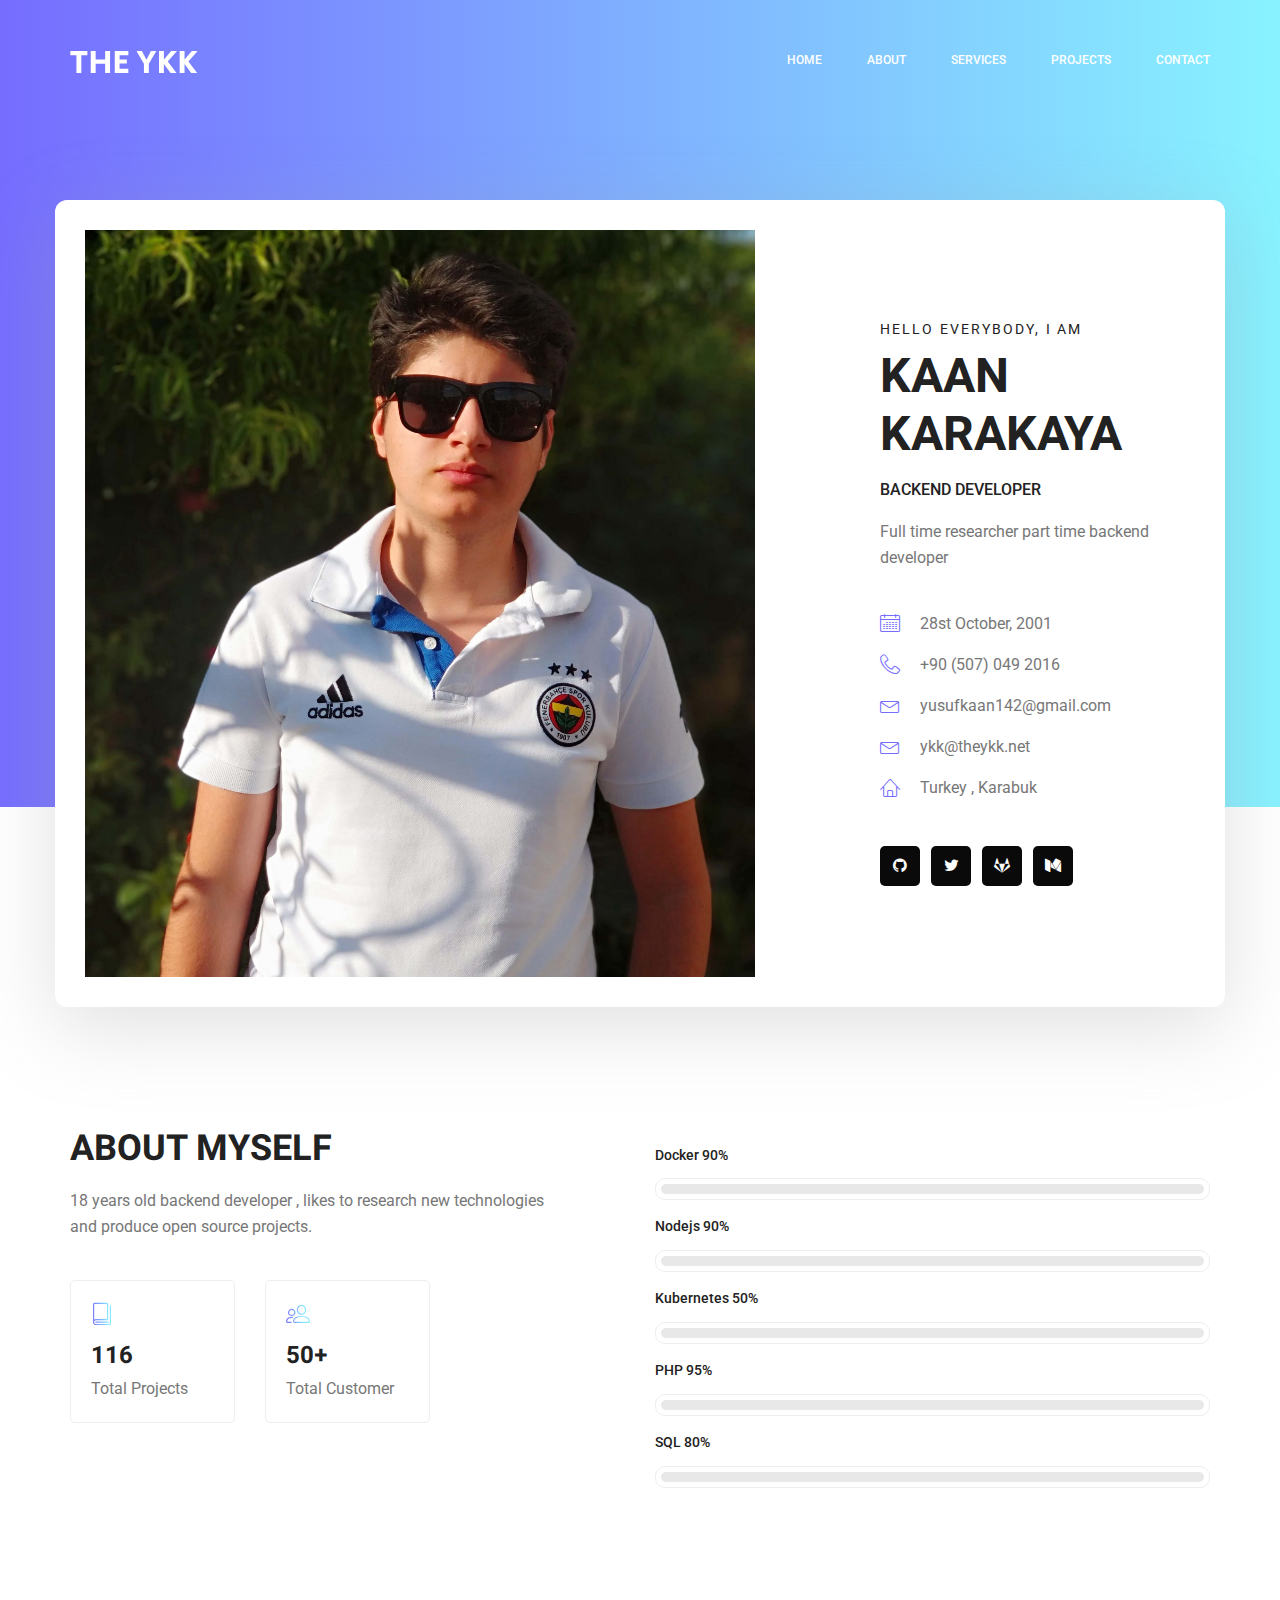
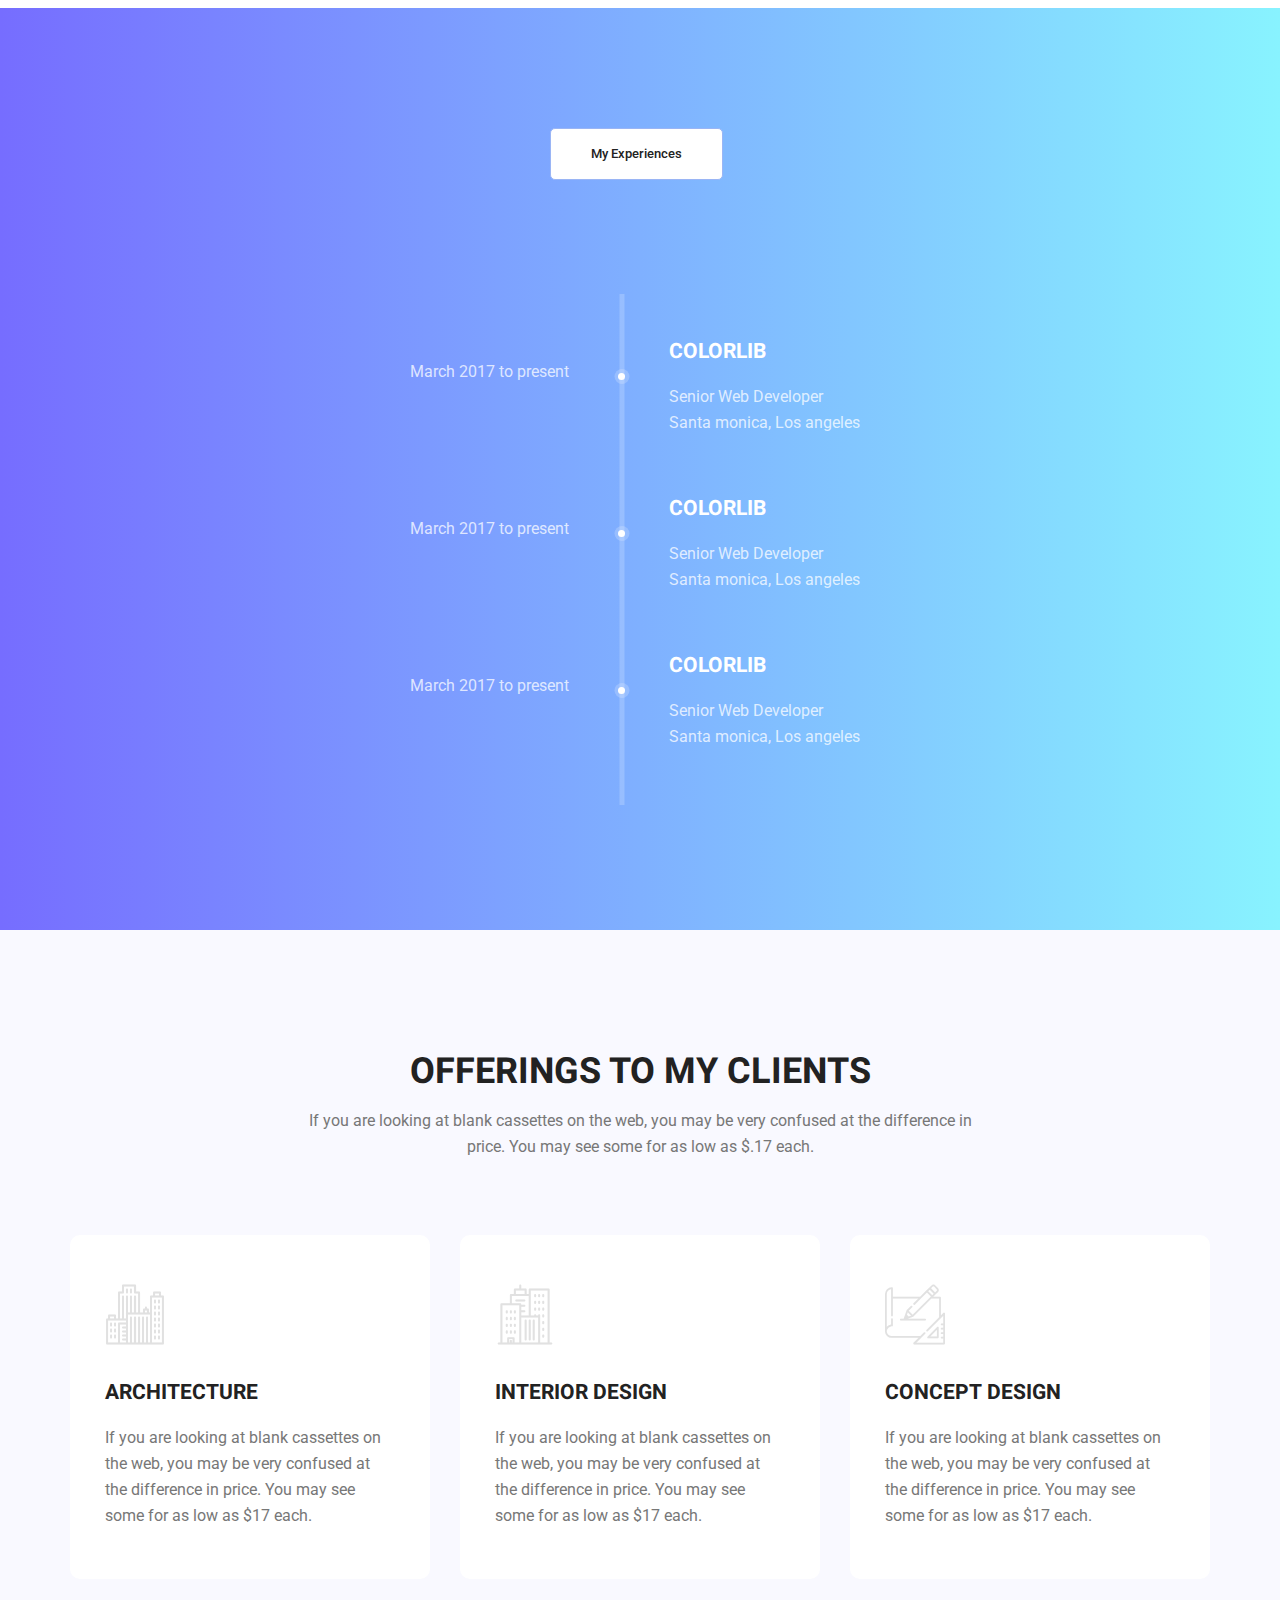
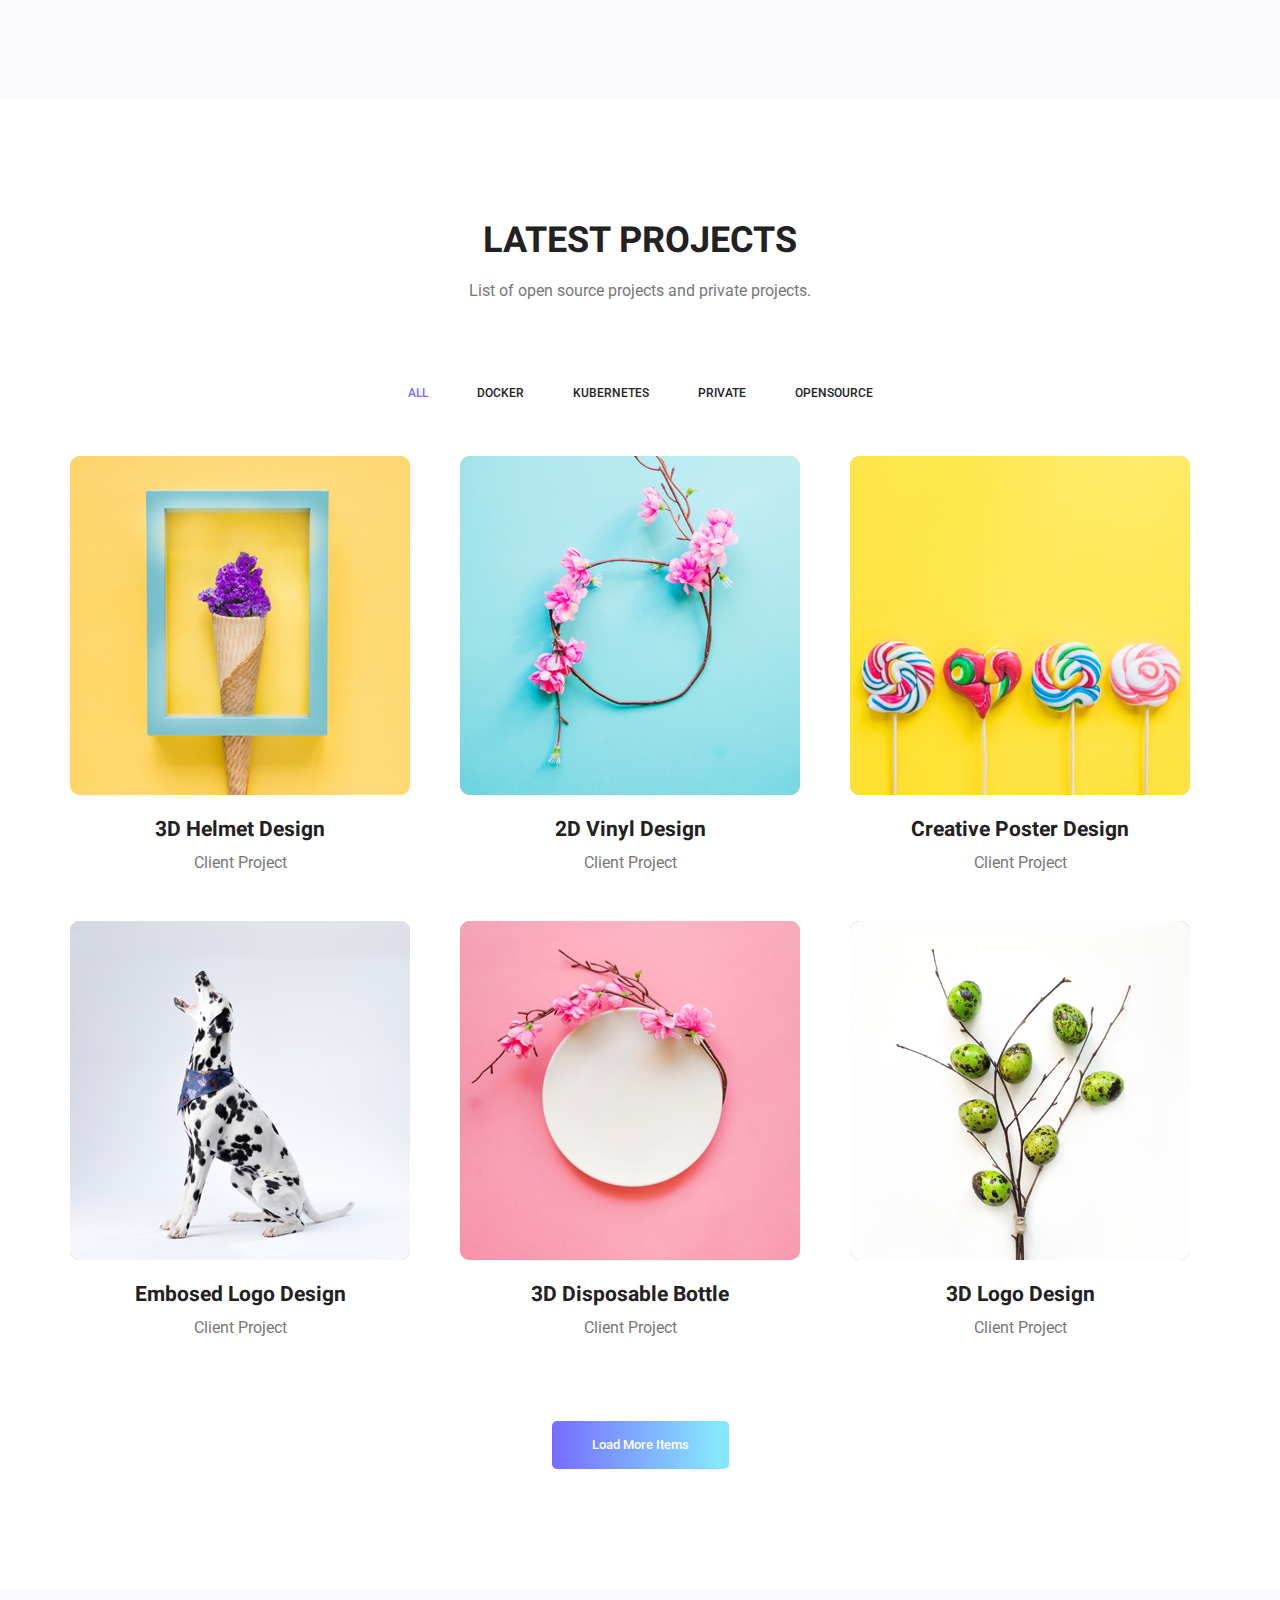
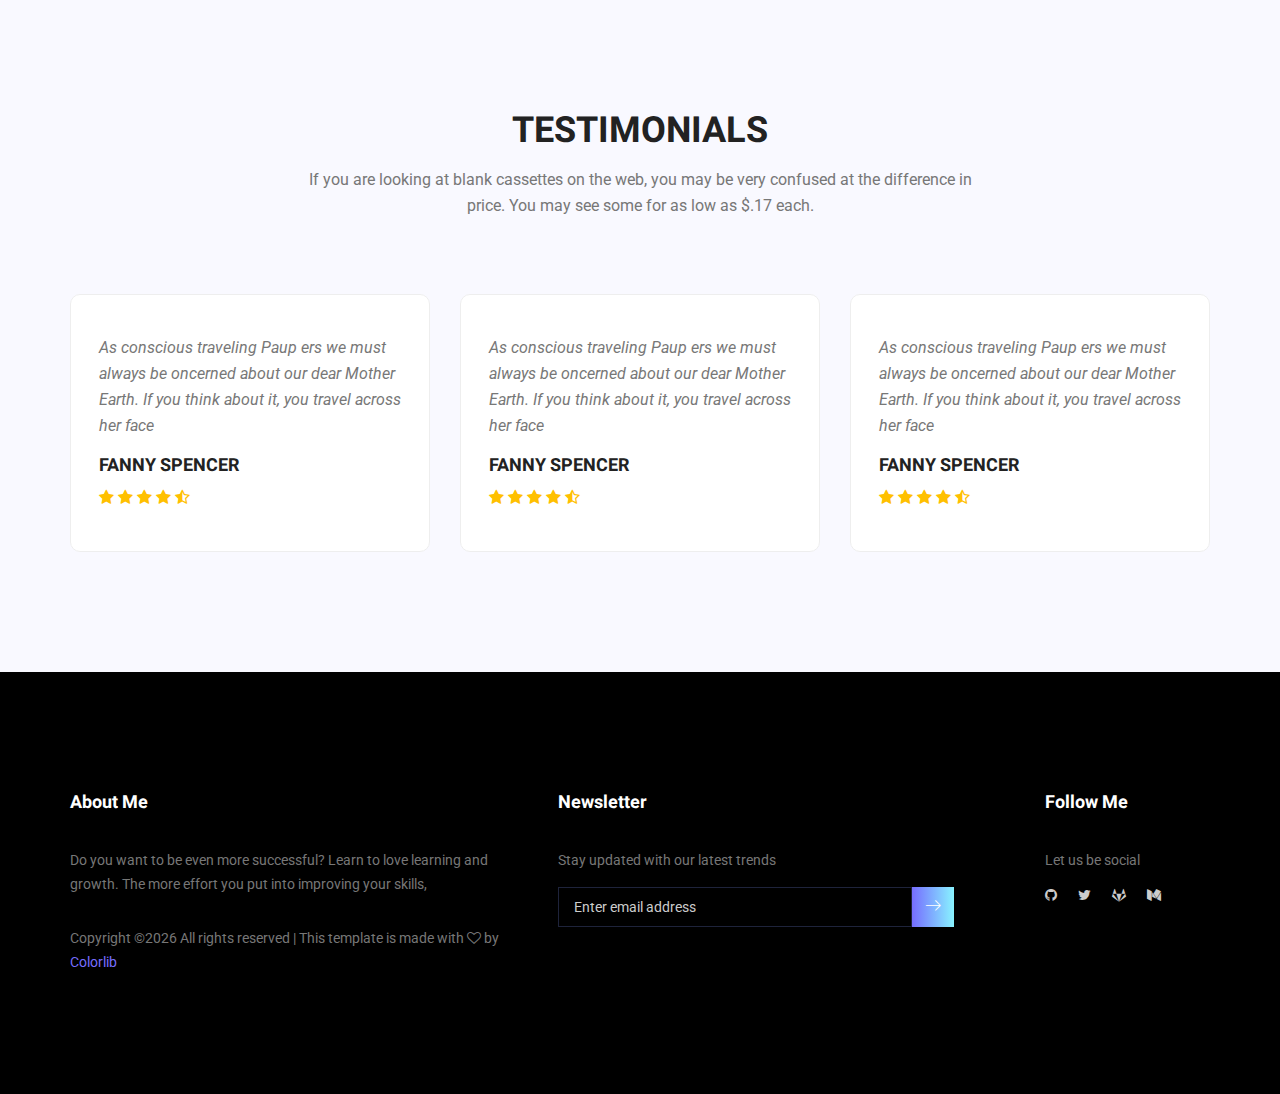
==== commit 81718377: "minify assets" ====
--- a/index.html
+++ b/index.html
@@ -7,18 +7,18 @@
         <link rel="icon" href="img/favicon.png" type="image/png">
         <title>TheYkk</title>
         <!-- Bootstrap CSS -->
-        <link rel="stylesheet" href="css/bootstrap.css">
-        <link rel="stylesheet" href="vendors/linericon/style.css">
+        <link rel="stylesheet" href="css/bootstrap.min.css">
+        <link rel="stylesheet" href="vendors/linericon/style.min.css">
         <link rel="stylesheet" href="https://stackpath.bootstrapcdn.com/font-awesome/4.7.0/css/font-awesome.min.css">
         <link rel="stylesheet" href="vendors/owl-carousel/owl.carousel.min.css">
-        <link rel="stylesheet" href="vendors/lightbox/simpleLightbox.css">
-        <link rel="stylesheet" href="vendors/nice-select/css/nice-select.css">
-        <link rel="stylesheet" href="vendors/animate-css/animate.css">
-        <link rel="stylesheet" href="vendors/popup/magnific-popup.css">
-        <link rel="stylesheet" href="vendors/flaticon/flaticon.css">
+        <link rel="stylesheet" href="vendors/lightbox/simpleLightbox.min.css">
+        <link rel="stylesheet" href="vendors/nice-select/css/nice-select.min.css">
+        <link rel="stylesheet" href="vendors/animate-css/animate.min.css">
+        <link rel="stylesheet" href="vendors/popup/magnific-popup.min.css">
+        <link rel="stylesheet" href="vendors/flaticon/flaticon.min.css">
         <!-- main css -->
-        <link rel="stylesheet" href="css/style.css">
-        <link rel="stylesheet" href="css/responsive.css">
+        <link rel="stylesheet" href="css/style.min.css">
+        <link rel="stylesheet" href="css/responsive.min.css">
     </head>
     <body>
         
@@ -520,6 +520,6 @@
         <script src="vendors/counter-up/jquery.waypoints.min.js"></script>
         <script src="vendors/counter-up/jquery.counterup.min.js"></script>
         <script src="js/mail-script.js"></script>
-        <script src="js/theme.js"></script>
+        <script src="js/theme.min.js"></script>
     </body>
 </html>--- a/vendors/linericon/style.min.css
+++ b/vendors/linericon/style.min.css
@@ -0,0 +1 @@
+@font-face{font-family:Linearicons-Free;src:url(fonts/Linearicons-Free.eot?w118d);src:url(fonts/Linearicons-Free.eot?#iefixw118d) format('embedded-opentype'),url(fonts/Linearicons-Free.woff2?w118d) format('woff2'),url(fonts/Linearicons-Free.woff?w118d) format('woff'),url(fonts/Linearicons-Free.ttf?w118d) format('truetype'),url(fonts/Linearicons-Free.svg?w118d#Linearicons-Free) format('svg');font-weight:400;font-style:normal}.lnr{font-family:Linearicons-Free;speak:none;font-style:normal;font-weight:400;font-variant:normal;text-transform:none;line-height:1;-webkit-font-smoothing:antialiased;-moz-osx-font-smoothing:grayscale}.lnr-home:before{content:"\e800"}.lnr-apartment:before{content:"\e801"}.lnr-pencil:before{content:"\e802"}.lnr-magic-wand:before{content:"\e803"}.lnr-drop:before{content:"\e804"}.lnr-lighter:before{content:"\e805"}.lnr-poop:before{content:"\e806"}.lnr-sun:before{content:"\e807"}.lnr-moon:before{content:"\e808"}.lnr-cloud:before{content:"\e809"}.lnr-cloud-upload:before{content:"\e80a"}.lnr-cloud-download:before{content:"\e80b"}.lnr-cloud-sync:before{content:"\e80c"}.lnr-cloud-check:before{content:"\e80d"}.lnr-database:before{content:"\e80e"}.lnr-lock:before{content:"\e80f"}.lnr-cog:before{content:"\e810"}.lnr-trash:before{content:"\e811"}.lnr-dice:before{content:"\e812"}.lnr-heart:before{content:"\e813"}.lnr-star:before{content:"\e814"}.lnr-star-half:before{content:"\e815"}.lnr-star-empty:before{content:"\e816"}.lnr-flag:before{content:"\e817"}.lnr-envelope:before{content:"\e818"}.lnr-paperclip:before{content:"\e819"}.lnr-inbox:before{content:"\e81a"}.lnr-eye:before{content:"\e81b"}.lnr-printer:before{content:"\e81c"}.lnr-file-empty:before{content:"\e81d"}.lnr-file-add:before{content:"\e81e"}.lnr-enter:before{content:"\e81f"}.lnr-exit:before{content:"\e820"}.lnr-graduation-hat:before{content:"\e821"}.lnr-license:before{content:"\e822"}.lnr-music-note:before{content:"\e823"}.lnr-film-play:before{content:"\e824"}.lnr-camera-video:before{content:"\e825"}.lnr-camera:before{content:"\e826"}.lnr-picture:before{content:"\e827"}.lnr-book:before{content:"\e828"}.lnr-bookmark:before{content:"\e829"}.lnr-user:before{content:"\e82a"}.lnr-users:before{content:"\e82b"}.lnr-shirt:before{content:"\e82c"}.lnr-store:before{content:"\e82d"}.lnr-cart:before{content:"\e82e"}.lnr-tag:before{content:"\e82f"}.lnr-phone-handset:before{content:"\e830"}.lnr-phone:before{content:"\e831"}.lnr-pushpin:before{content:"\e832"}.lnr-map-marker:before{content:"\e833"}.lnr-map:before{content:"\e834"}.lnr-location:before{content:"\e835"}.lnr-calendar-full:before{content:"\e836"}.lnr-keyboard:before{content:"\e837"}.lnr-spell-check:before{content:"\e838"}.lnr-screen:before{content:"\e839"}.lnr-smartphone:before{content:"\e83a"}.lnr-tablet:before{content:"\e83b"}.lnr-laptop:before{content:"\e83c"}.lnr-laptop-phone:before{content:"\e83d"}.lnr-power-switch:before{content:"\e83e"}.lnr-bubble:before{content:"\e83f"}.lnr-heart-pulse:before{content:"\e840"}.lnr-construction:before{content:"\e841"}.lnr-pie-chart:before{content:"\e842"}.lnr-chart-bars:before{content:"\e843"}.lnr-gift:before{content:"\e844"}.lnr-diamond:before{content:"\e845"}.lnr-linearicons:before{content:"\e846"}.lnr-dinner:before{content:"\e847"}.lnr-coffee-cup:before{content:"\e848"}.lnr-leaf:before{content:"\e849"}.lnr-paw:before{content:"\e84a"}.lnr-rocket:before{content:"\e84b"}.lnr-briefcase:before{content:"\e84c"}.lnr-bus:before{content:"\e84d"}.lnr-car:before{content:"\e84e"}.lnr-train:before{content:"\e84f"}.lnr-bicycle:before{content:"\e850"}.lnr-wheelchair:before{content:"\e851"}.lnr-select:before{content:"\e852"}.lnr-earth:before{content:"\e853"}.lnr-smile:before{content:"\e854"}.lnr-sad:before{content:"\e855"}.lnr-neutral:before{content:"\e856"}.lnr-mustache:before{content:"\e857"}.lnr-alarm:before{content:"\e858"}.lnr-bullhorn:before{content:"\e859"}.lnr-volume-high:before{content:"\e85a"}.lnr-volume-medium:before{content:"\e85b"}.lnr-volume-low:before{content:"\e85c"}.lnr-volume:before{content:"\e85d"}.lnr-mic:before{content:"\e85e"}.lnr-hourglass:before{content:"\e85f"}.lnr-undo:before{content:"\e860"}.lnr-redo:before{content:"\e861"}.lnr-sync:before{content:"\e862"}.lnr-history:before{content:"\e863"}.lnr-clock:before{content:"\e864"}.lnr-download:before{content:"\e865"}.lnr-upload:before{content:"\e866"}.lnr-enter-down:before{content:"\e867"}.lnr-exit-up:before{content:"\e868"}.lnr-bug:before{content:"\e869"}.lnr-code:before{content:"\e86a"}.lnr-link:before{content:"\e86b"}.lnr-unlink:before{content:"\e86c"}.lnr-thumbs-up:before{content:"\e86d"}.lnr-thumbs-down:before{content:"\e86e"}.lnr-magnifier:before{content:"\e86f"}.lnr-cross:before{content:"\e870"}.lnr-menu:before{content:"\e871"}.lnr-list:before{content:"\e872"}.lnr-chevron-up:before{content:"\e873"}.lnr-chevron-down:before{content:"\e874"}.lnr-chevron-left:before{content:"\e875"}.lnr-chevron-right:before{content:"\e876"}.lnr-arrow-up:before{content:"\e877"}.lnr-arrow-down:before{content:"\e878"}.lnr-arrow-left:before{content:"\e879"}.lnr-arrow-right:before{content:"\e87a"}.lnr-move:before{content:"\e87b"}.lnr-warning:before{content:"\e87c"}.lnr-question-circle:before{content:"\e87d"}.lnr-menu-circle:before{content:"\e87e"}.lnr-checkmark-circle:before{content:"\e87f"}.lnr-cross-circle:before{content:"\e880"}.lnr-plus-circle:before{content:"\e881"}.lnr-circle-minus:before{content:"\e882"}.lnr-arrow-up-circle:before{content:"\e883"}.lnr-arrow-down-circle:before{content:"\e884"}.lnr-arrow-left-circle:before{content:"\e885"}.lnr-arrow-right-circle:before{content:"\e886"}.lnr-chevron-up-circle:before{content:"\e887"}.lnr-chevron-down-circle:before{content:"\e888"}.lnr-chevron-left-circle:before{content:"\e889"}.lnr-chevron-right-circle:before{content:"\e88a"}.lnr-crop:before{content:"\e88b"}.lnr-frame-expand:before{content:"\e88c"}.lnr-frame-contract:before{content:"\e88d"}.lnr-layers:before{content:"\e88e"}.lnr-funnel:before{content:"\e88f"}.lnr-text-format:before{content:"\e890"}.lnr-text-format-remove:before{content:"\e891"}.lnr-text-size:before{content:"\e892"}.lnr-bold:before{content:"\e893"}.lnr-italic:before{content:"\e894"}.lnr-underline:before{content:"\e895"}.lnr-strikethrough:before{content:"\e896"}.lnr-highlight:before{content:"\e897"}.lnr-text-align-left:before{content:"\e898"}.lnr-text-align-center:before{content:"\e899"}.lnr-text-align-right:before{content:"\e89a"}.lnr-text-align-justify:before{content:"\e89b"}.lnr-line-spacing:before{content:"\e89c"}.lnr-indent-increase:before{content:"\e89d"}.lnr-indent-decrease:before{content:"\e89e"}.lnr-pilcrow:before{content:"\e89f"}.lnr-direction-ltr:before{content:"\e8a0"}.lnr-direction-rtl:before{content:"\e8a1"}.lnr-page-break:before{content:"\e8a2"}.lnr-sort-alpha-asc:before{content:"\e8a3"}.lnr-sort-amount-asc:before{content:"\e8a4"}.lnr-hand:before{content:"\e8a5"}.lnr-pointer-up:before{content:"\e8a6"}.lnr-pointer-right:before{content:"\e8a7"}.lnr-pointer-down:before{content:"\e8a8"}.lnr-pointer-left:before{content:"\e8a9"}--- a/vendors/lightbox/simpleLightbox.min.css
+++ b/vendors/lightbox/simpleLightbox.min.css
@@ -0,0 +1 @@
+.slbOverlay,.slbWrap,.slbWrapOuter{position:fixed;top:0;right:0;bottom:0;left:0}.slbOverlay{overflow:hidden;z-index:2000;background-color:#000;opacity:.7;-webkit-animation:slbOverlay .5s;-moz-animation:slbOverlay .5s;animation:slbOverlay .5s}.slbWrapOuter{overflow-x:hidden;overflow-y:auto;z-index:2010}.slbWrap{position:absolute;text-align:center}.slbWrap:before{content:"";display:inline-block;height:100%;vertical-align:middle}.slbContentOuter{display:inline-block;vertical-align:middle;margin:0 auto;padding:0 1em;box-sizing:border-box;z-index:2020;text-align:left;max-width:100%}.slbContentEl .slbContentOuter{padding:5em 1em}.slbContent{position:relative}.slbContentEl .slbContent{-webkit-animation:slbEnter .3s;-moz-animation:slbEnter .3s;animation:slbEnter .3s;background-color:#fff;box-shadow:0 .2em 1em rgba(0,0,0,.4)}.slbImageWrap{-webkit-animation:slbEnter .3s;-moz-animation:slbEnter .3s;animation:slbEnter .3s;position:relative}.slbImageWrap:after{content:"";position:absolute;left:0;right:0;top:5em;bottom:5em;display:block;z-index:-1;box-shadow:0 .2em 1em rgba(0,0,0,.6);background-color:#fff}.slbImage{width:auto;max-width:100%;height:auto;display:block;line-height:0;box-sizing:border-box;padding:5em 0;margin:0 auto}.slbCaption{display:inline-block;max-width:100%;overflow:hidden;text-overflow:ellipsis;white-space:nowrap;word-wrap:normal;font-size:1.4em;position:absolute;left:0;right:0;bottom:0;padding:.71429em 0;color:#fff;color:rgba(255,255,255,.7);text-align:center}.slbArrow,.slbCloseBtn{margin:0;padding:0;border:0;cursor:pointer;background:0 0}.slbArrow::-moz-focus-inner,.slbCloseBtn::-moz-focus-inner{padding:0;border:0}.slbArrow:hover,.slbCloseBtn:hover{opacity:.5}.slbArrow:active,.slbCloseBtn:active{opacity:.8}.slbCloseBtn{-webkit-animation:slbEnter .3s;-moz-animation:slbEnter .3s;animation:slbEnter .3s;font-size:3em;width:1.66667em;height:1.66667em;line-height:1.66667em;position:absolute;right:-.33333em;top:0;color:#fff;color:rgba(255,255,255,.7);text-align:center;outline:0;box-shadow:none}.slbLoading .slbCloseBtn{display:none}.slbLoadingText{font-size:1.4em;color:#fff;color:rgba(255,255,255,.9)}.slbArrows{position:fixed;top:50%;left:0;right:0}.slbLoading .slbArrows{display:none}.slbArrow{position:absolute;top:50%;margin-top:-5em;width:5em;height:10em;opacity:.7;text-indent:-999em;overflow:hidden;outline:0;box-shadow:none}.slbArrow:before{content:"";position:absolute;top:50%;left:50%;margin:-.8em 0 0 -.8em;border:.8em solid transparent}.slbArrow.next{right:0}.slbArrow.next:before{border-left-color:#fff}.slbArrow.prev{left:0}.slbArrow.prev:before{border-right-color:#fff}.slbIframeCont{width:80em;height:0;overflow:hidden;padding-top:56.25%;margin:5em 0}.slbIframe{position:absolute;top:0;left:0;width:100%;height:100%;box-shadow:0 .2em 1em rgba(0,0,0,.6);background:#000}@-webkit-keyframes slbOverlay{from{opacity:0}to{opacity:.7}}@-moz-keyframes slbOverlay{from{opacity:0}to{opacity:.7}}@keyframes slbOverlay{from{opacity:0}to{opacity:.7}}@-webkit-keyframes slbEnter{from{opacity:0;-webkit-transform:translate3d(0,-1em,0)}to{opacity:1;-webkit-transform:translate3d(0,0,0)}}@-moz-keyframes slbEnter{from{opacity:0;-moz-transform:translate3d(0,-1em,0)}to{opacity:1;-moz-transform:translate3d(0,0,0)}}@keyframes slbEnter{from{opacity:0;-webkit-transform:translate3d(0,-1em,0);-moz-transform:translate3d(0,-1em,0);-ms-transform:translate3d(0,-1em,0);-o-transform:translate3d(0,-1em,0);transform:translate3d(0,-1em,0)}to{opacity:1;-webkit-transform:translate3d(0,0,0);-moz-transform:translate3d(0,0,0);-ms-transform:translate3d(0,0,0);-o-transform:translate3d(0,0,0);transform:translate3d(0,0,0)}}--- a/css/style.min.css
+++ b/css/style.min.css
@@ -0,0 +1 @@
+@import url(https://fonts.googleapis.com/css?family=Heebo:300,400,700,900|Roboto:300,400,500,700);.list{list-style:none;margin:0;padding:0}a{text-decoration:none;transition:all .3s ease-in-out}a:focus,a:hover{text-decoration:none;outline:0}.row.m0{margin:0}body{line-height:26px;font-size:16px;font-family:Roboto,sans-serif;font-weight:400;color:#777}h1,h2,h3,h4,h5,h6{font-family:Heebo,sans-serif;font-weight:700}button:focus{outline:0;box-shadow:none}.p0{padding-left:0;padding-right:0}.p_120{padding-top:120px;padding-bottom:120px}.p_100{padding-top:100px;padding-bottom:100px}.pad_top{padding-top:120px}.pad_bt{padding-bottom:120px}.mt-25{margin-top:25px}@media (min-width:1200px){.container{max-width:1170px}}@media (min-width:1620px){.box_1620{max-width:1620px;margin:auto;width:100%;padding-left:0;padding-right:0}}.main_title{text-align:center;max-width:670px;margin:0 auto 75px}.main_title h2{font-family:Heebo,sans-serif;font-size:36px;color:#222;margin-bottom:15px;text-transform:uppercase}.main_title p{font-size:16px;font-family:Roboto,sans-serif;font-weight:400;line-height:26px;color:#777;margin-bottom:0}.header_area{position:absolute;width:100%;top:0;left:0;z-index:99;transition:background .4s,all .3s linear}.header_area .navbar{background:0 0;padding:0;border:0;border-radius:0}.header_area .navbar .nav .nav-item{margin-right:45px}.header_area .navbar .nav .nav-item .nav-link{font:500 12px/120px Roboto,sans-serif;text-transform:uppercase;color:#fff;padding:0;display:inline-block}.header_area .navbar .nav .nav-item .nav-link:after{display:none}.header_area .navbar .nav .nav-item.active .nav-link,.header_area .navbar .nav .nav-item:hover .nav-link{color:#fff}.header_area .navbar .nav .nav-item.submenu{position:relative}.header_area .navbar .nav .nav-item.submenu ul{border:none;padding:0;border-radius:0;box-shadow:none;margin:0;background:#fff;box-shadow:0 3px 16px 0 rgba(0,0,0,.1)}@media (min-width:992px){.header_area .navbar .nav .nav-item.submenu ul{position:absolute;top:120%;left:0;min-width:200px;text-align:left;opacity:0;transition:all .3s ease-in;visibility:hidden;display:block;border:none;padding:0;border-radius:0}}.header_area .navbar .nav .nav-item.submenu ul:before{content:"";width:0;height:0;border-style:solid;border-width:10px 10px 0 10px;border-color:#eee transparent transparent transparent;position:absolute;right:24px;top:45px;z-index:3;opacity:0;transition:all .4s linear}.header_area .navbar .nav .nav-item.submenu ul .nav-item{display:block;float:none;margin-right:0;border-bottom:1px solid #ededed;margin-left:0;transition:all .4s linear}.header_area .navbar .nav .nav-item.submenu ul .nav-item .nav-link{line-height:45px;color:#222;padding:0 30px;transition:all 150ms linear;display:block;margin-right:0}.header_area .navbar .nav .nav-item.submenu ul .nav-item:last-child{border-bottom:none}.header_area .navbar .nav .nav-item.submenu ul .nav-item:hover .nav-link{background:#766dff;color:#fff}@media (min-width:992px){.header_area .navbar .nav .nav-item.submenu:hover ul{visibility:visible;opacity:1;top:100%}}.header_area .navbar .nav .nav-item.submenu:hover ul .nav-item{margin-top:0}.header_area .navbar .nav .nav-item:last-child{margin-right:0}.header_area .navbar .search{font-size:12px;line-height:60px;display:inline-block;color:#222;margin-left:80px}.header_area .navbar .search i{font-weight:600}.header_area.navbar_fixed .main_menu{position:fixed;width:100%;top:-70px;left:0;right:0;background:#000;transform:translateY(70px);transition:transform .5s ease,background .5s ease;-webkit-transition:transform .5s ease,background .5s ease;box-shadow:0 3px 16px 0 rgba(0,0,0,.1)}.header_area.navbar_fixed .main_menu .navbar .nav .nav-item .nav-link{line-height:70px}.top_menu{background:#f9f9ff}.top_menu .header_social li{display:inline-block;margin-right:15px}.top_menu .header_social li a{font-size:14px;color:#777;display:inline-block;line-height:42px;transition:all .3s linear 0s}.top_menu .header_social li:last-child{margin-right:0}.top_menu .header_social li:hover a{color:#766dff}.top_menu .dn_btn{line-height:42px;display:inline-block;font-size:12px;margin-right:30px;font-family:Roboto,sans-serif;font-weight:400;color:#777;transition:all .3s linear 0s}.top_menu .dn_btn:hover{color:#766dff}.top_menu .dn_btn:last-child{margin-right:0}.top_menu .lan_pack{height:30px;border:1px solid #eee;border-radius:3px;line-height:28px;font-size:12px;font-family:Roboto,sans-serif;font-weight:500;padding-left:19px;padding-right:36px;color:#777;background:#f9f9ff;margin-right:5px;margin-top:8px}.top_menu .lan_pack .current{color:#777}.top_menu .lan_pack:after{content:"\f0d7";border:none!important;font:normal normal normal 12px/1 FontAwesome;transform:rotate(0);height:auto;margin-top:-6px;right:20px}.home_banner_area{position:relative;z-index:1;background-image:-moz-linear-gradient(0deg,#766dff 0,#88f3ff 100%);background-image:-webkit-linear-gradient(0deg,#766dff 0,#88f3ff 100%);background-image:-ms-linear-gradient(0deg,#766dff 0,#88f3ff 100%);margin-bottom:200px}.home_banner_area .box_1620{min-height:700px;border-radius:12px;position:relative;bottom:-200px;background:#fff;padding:30px;box-shadow:0 20px 80px 0 rgba(153,153,153,.3)}.home_banner_area .banner_inner{position:relative;width:100%;min-height:700px;display:flex}.home_banner_area .banner_inner .banner_content{color:#222;vertical-align:middle;align-self:center;text-align:left}.home_banner_area .banner_inner .banner_content .media .d-flex{padding-right:125px}.home_banner_area .banner_inner .banner_content .media .media-body{vertical-align:middle;align-self:center}.blog_banner{min-height:780px;position:relative;z-index:1;overflow:hidden;margin-bottom:0}.blog_banner .banner_inner{background:#04091e;position:relative;overflow:hidden;width:100%;min-height:780px;z-index:1}.blog_banner .banner_inner .overlay{background:url(../img/banner/banner-2.jpg) no-repeat scroll center center;opacity:.5;height:125%;position:absolute;left:0;top:0;width:100%;z-index:-1}.blog_banner .banner_inner .blog_b_text{max-width:700px;margin:auto;color:#fff}.blog_banner .banner_inner .blog_b_text h2{font-size:60px;font-weight:700;font-family:Heebo,sans-serif;line-height:66px;margin-bottom:15px;text-transform:uppercase}.blog_banner .banner_inner .blog_b_text p{font-size:16px;margin-bottom:35px}.blog_banner .banner_inner .blog_b_text .white_bg_btn{line-height:42px;padding:0 45px;border-radius:5px}.banner_box{max-width:1620px;margin:auto}.banner_area{position:relative;z-index:1;min-height:350px;background-image:-moz-linear-gradient(0deg,#766dff 0,#88f3ff 100%);background-image:-webkit-linear-gradient(0deg,#766dff 0,#88f3ff 100%);background-image:-ms-linear-gradient(0deg,#766dff 0,#88f3ff 100%);margin-bottom:120px}.banner_area .box_1620{background:#fff;min-height:360px;border-radius:12px;position:relative;bottom:-120px;box-shadow:0 20px 80px 0 rgba(153,153,153,.3)}.banner_area .banner_inner{position:relative;overflow:hidden;width:100%;min-height:360px;z-index:1}.banner_area .banner_inner .banner_content h2{color:#222;font-size:48px;font-family:Heebo,sans-serif;margin-bottom:0;font-weight:700}.banner_area .banner_inner .banner_content .page_link a{font-size:14px;color:#222;font-family:Roboto,sans-serif;margin-right:32px;position:relative}.banner_area .banner_inner .banner_content .page_link a:before{content:"\e87a";font-family:Linearicons-Free;position:absolute;right:-25px;top:50%;transform:translateY(-50%)}.banner_area .banner_inner .banner_content .page_link a:last-child{margin-right:0}.banner_area .banner_inner .banner_content .page_link a:last-child:before{display:none}.banner_area .banner_inner .banner_content .page_link a:hover{color:#766dff}.latest_blog_inner{margin-bottom:-30px}.l_blog_item{margin-bottom:30px}.l_blog_item .date{font-size:13px;font-family:Roboto,sans-serif;font-weight:400;color:#777;margin-top:20px;display:block;margin-bottom:15px}.l_blog_item h4{font-size:18px;line-height:24px;color:#222;border-bottom:1px solid #eee;padding-bottom:20px;margin-bottom:20px;transition:all .3s linear 0s}.l_blog_item p{margin-bottom:0}.l_blog_item:hover h4{color:#766dff}.single-recent-blog-post{margin-bottom:30px}.single-recent-blog-post .thumb{overflow:hidden}.single-recent-blog-post .thumb img{transition:all .7s linear}.single-recent-blog-post .details{padding-top:30px}.single-recent-blog-post .details .sec_h4{line-height:24px;padding:10px 0 13px;transition:all .3s linear}.single-recent-blog-post .details .sec_h4:hover{color:#777}.single-recent-blog-post .date{font-size:14px;line-height:24px;font-weight:400}.single-recent-blog-post:hover img{transform:scale(1.23) rotate(10deg)}.tags .tag_btn{font-size:12px;font-weight:500;line-height:20px;border:1px solid #eee;display:inline-block;padding:1px 18px;text-align:center;color:#222}.tags .tag_btn:before{background:#766dff}.tags .tag_btn+.tag_btn{margin-left:2px}.blog_categorie_area{padding-top:80px;padding-bottom:80px}.categories_post{position:relative;text-align:center;cursor:pointer}.categories_post img{max-width:100%}.categories_post .categories_details{position:absolute;top:20px;left:20px;right:20px;bottom:20px;background:rgba(34,34,34,.8);color:#fff;transition:all .3s linear;display:flex;align-items:center;justify-content:center}.categories_post .categories_details h5{margin-bottom:0;font-size:18px;line-height:26px;text-transform:uppercase;color:#fff;position:relative}.categories_post .categories_details p{font-weight:300;font-size:14px;line-height:26px;margin-bottom:0}.categories_post .categories_details .border_line{margin:10px 0;background:#fff;width:100%;height:1px}.categories_post:hover .categories_details{background-image:-moz-linear-gradient(0deg,#766dff 0,#88f3ff 100%);background-image:-webkit-linear-gradient(0deg,#766dff 0,#88f3ff 100%);background-image:-ms-linear-gradient(0deg,#766dff 0,#88f3ff 100%);opacity:.851}.blog_item{margin-bottom:40px}.blog_info{padding-top:30px}.blog_info .post_tag{padding-bottom:20px}.blog_info .post_tag a{font:300 14px/21px Roboto,sans-serif;color:#222}.blog_info .post_tag a:hover{color:#777}.blog_info .post_tag a.active{color:#766dff}.blog_info .blog_meta li a{font:300 14px/20px Roboto,sans-serif;color:#777;vertical-align:middle;padding-bottom:12px;display:inline-block}.blog_info .blog_meta li a i{color:#222;font-size:16px;font-weight:600;padding-left:15px;line-height:20px;vertical-align:middle}.blog_info .blog_meta li a:hover{color:#766dff}.blog_post img{max-width:100%}.blog_details{padding-top:20px}.blog_details h2{font-size:24px;line-height:36px;color:#222;font-weight:600;transition:all .3s linear}.blog_details h2:hover{color:#766dff}.blog_details p{margin-bottom:26px}.view_btn{font-size:14px;line-height:36px;display:inline-block;color:#222;font-weight:500;padding:0 30px;background:#fff}.blog_right_sidebar{border:1px solid #eee;background:#fafaff;padding:30px}.blog_right_sidebar .widget_title{font-size:18px;line-height:25px;background:#766dff;text-align:center;color:#fff;padding:8px 0;margin-bottom:30px}.blog_right_sidebar .search_widget .input-group .form-control{font-size:14px;line-height:29px;border:0;width:100%;font-weight:300;color:#fff;padding-left:20px;border-radius:45px;z-index:0;background:#766dff}.blog_right_sidebar .search_widget .input-group .form-control.placeholder{color:#fff}.blog_right_sidebar .search_widget .input-group .form-control:-moz-placeholder{color:#fff}.blog_right_sidebar .search_widget .input-group .form-control::-moz-placeholder{color:#fff}.blog_right_sidebar .search_widget .input-group .form-control::-webkit-input-placeholder{color:#fff}.blog_right_sidebar .search_widget .input-group .form-control:focus{box-shadow:none}.blog_right_sidebar .search_widget .input-group .btn-default{position:absolute;right:20px;background:0 0;border:0;box-shadow:none;font-size:14px;color:#fff;padding:0;top:50%;transform:translateY(-50%);z-index:1}.blog_right_sidebar .author_widget{text-align:center}.blog_right_sidebar .author_widget h4{font-size:18px;line-height:20px;color:#222;margin-bottom:5px;margin-top:30px}.blog_right_sidebar .author_widget p{margin-bottom:0}.blog_right_sidebar .author_widget .social_icon{padding:7px 0 15px}.blog_right_sidebar .author_widget .social_icon a{font-size:14px;color:#222;transition:all .2s linear}.blog_right_sidebar .author_widget .social_icon a+a{margin-left:20px}.blog_right_sidebar .author_widget .social_icon a:hover{color:#766dff}.blog_right_sidebar .popular_post_widget .post_item .media-body{justify-content:center;align-self:center;padding-left:20px}.blog_right_sidebar .popular_post_widget .post_item .media-body h3{font-size:14px;line-height:20px;color:#222;margin-bottom:4px;transition:all .3s linear}.blog_right_sidebar .popular_post_widget .post_item .media-body h3:hover{color:#766dff}.blog_right_sidebar .popular_post_widget .post_item .media-body p{font-size:12px;line-height:21px;margin-bottom:0}.blog_right_sidebar .popular_post_widget .post_item+.post_item{margin-top:20px}.blog_right_sidebar .post_category_widget .cat-list li{border-bottom:2px dotted #eee;transition:all .3s ease 0s;padding-bottom:12px}.blog_right_sidebar .post_category_widget .cat-list li a{font-size:14px;line-height:20px;color:#777}.blog_right_sidebar .post_category_widget .cat-list li a p{margin-bottom:0}.blog_right_sidebar .post_category_widget .cat-list li+li{padding-top:15px}.blog_right_sidebar .post_category_widget .cat-list li:hover{border-color:#766dff}.blog_right_sidebar .post_category_widget .cat-list li:hover a{color:#766dff}.blog_right_sidebar .newsletter_widget{text-align:center}.blog_right_sidebar .newsletter_widget .form-group{margin-bottom:8px}.blog_right_sidebar .newsletter_widget .input-group-prepend{margin-right:-1px}.blog_right_sidebar .newsletter_widget .input-group-text{background:#fff;border-radius:0;vertical-align:top;font-size:12px;line-height:36px;padding:0 0 0 15px;border:1px solid #eee;border-right:0}.blog_right_sidebar .newsletter_widget .form-control{font-size:12px;line-height:24px;color:#ccc;border:1px solid #eee;border-left:0;border-radius:0}.blog_right_sidebar .newsletter_widget .form-control.placeholder{color:#ccc}.blog_right_sidebar .newsletter_widget .form-control:-moz-placeholder{color:#ccc}.blog_right_sidebar .newsletter_widget .form-control::-moz-placeholder{color:#ccc}.blog_right_sidebar .newsletter_widget .form-control::-webkit-input-placeholder{color:#ccc}.blog_right_sidebar .newsletter_widget .form-control:focus{outline:0;box-shadow:none}.blog_right_sidebar .newsletter_widget .bbtns{background:#766dff;color:#fff;font-size:12px;line-height:38px;display:inline-block;font-weight:500;padding:0 24px 0 24px;border-radius:0}.blog_right_sidebar .newsletter_widget .text-bottom{font-size:12px}.blog_right_sidebar .tag_cloud_widget ul li{display:inline-block}.blog_right_sidebar .tag_cloud_widget ul li a{display:inline-block;border:1px solid #eee;background:#fff;padding:0 13px;margin-bottom:8px;transition:all .3s ease 0s;color:#222;font-size:12px}.blog_right_sidebar .tag_cloud_widget ul li a:hover{background-image:-moz-linear-gradient(0deg,#766dff 0,#88f3ff 100%);background-image:-webkit-linear-gradient(0deg,#766dff 0,#88f3ff 100%);background-image:-ms-linear-gradient(0deg,#766dff 0,#88f3ff 100%);color:#fff}.blog_right_sidebar .br{width:100%;height:1px;background:#eee;margin:30px 0}.blog-pagination{padding-top:25px;padding-bottom:95px}.blog-pagination .page-link{border-radius:0}.blog-pagination .page-item{border:none}.page-link{background:0 0;font-weight:400}.blog-pagination .page-item.active .page-link{background-color:#766dff;border-color:transparent;color:#fff}.blog-pagination .page-link{position:relative;display:block;padding:.5rem .75rem;margin-left:-1px;line-height:1.25;color:#8a8a8a;border:none}.blog-pagination .page-link .lnr{font-weight:600}.blog-pagination .page-item:first-child .page-link,.blog-pagination .page-item:last-child .page-link{border-radius:0}.blog-pagination .page-link:hover{color:#fff;text-decoration:none;background-color:#766dff;border-color:#eee}.single-post-area .social-links{padding-top:10px}.single-post-area .social-links li{display:inline-block;margin-bottom:10px}.single-post-area .social-links li a{color:#ccc;padding:7px;font-size:14px;transition:all .2s linear}.single-post-area .social-links li a:hover{color:#222}.single-post-area .blog_details{padding-top:26px}.single-post-area .blog_details p{margin-bottom:10px}.single-post-area .quotes{margin-top:20px;margin-bottom:30px;padding:24px 35px 24px 30px;background-color:#fff;box-shadow:-20.84px 21.58px 30px 0 rgba(176,176,176,.1);font-size:14px;line-height:24px;color:#777;font-style:italic}.single-post-area .arrow{position:absolute}.single-post-area .arrow .lnr{font-size:20px;font-weight:600}.single-post-area .thumb .overlay-bg{background:rgba(0,0,0,.8)}.single-post-area .navigation-area{border-top:1px solid #eee;padding-top:30px;margin-top:60px}.single-post-area .navigation-area p{margin-bottom:0}.single-post-area .navigation-area h4{font-size:18px;line-height:25px;color:#222}.single-post-area .navigation-area .nav-left{text-align:left}.single-post-area .navigation-area .nav-left .thumb{margin-right:20px;background:#000}.single-post-area .navigation-area .nav-left .thumb img{transition:all .3s linear 0s}.single-post-area .navigation-area .nav-left .lnr{margin-left:20px;opacity:0;transition:all .3s linear 0s}.single-post-area .navigation-area .nav-left:hover .lnr{opacity:1}.single-post-area .navigation-area .nav-left:hover .thumb img{opacity:.5}@media (max-width:767px){.single-post-area .navigation-area .nav-left{margin-bottom:30px}}.single-post-area .navigation-area .nav-right{text-align:right}.single-post-area .navigation-area .nav-right .thumb{margin-left:20px;background:#000}.single-post-area .navigation-area .nav-right .thumb img{transition:all .3s linear 0s}.single-post-area .navigation-area .nav-right .lnr{margin-right:20px;opacity:0;transition:all .3s linear 0s}.single-post-area .navigation-area .nav-right:hover .lnr{opacity:1}.single-post-area .navigation-area .nav-right:hover .thumb img{opacity:.5}@media (max-width:991px){.single-post-area .sidebar-widgets{padding-bottom:0}}.comments-area{background:#fafaff;border:1px solid #eee;padding:50px 30px;margin-top:50px}@media (max-width:414px){.comments-area{padding:50px 8px}}.comments-area h4{text-align:center;margin-bottom:50px;color:#222;font-size:18px}.comments-area h5{font-size:16px;margin-bottom:0}.comments-area a{color:#222}.comments-area .comment-list{padding-bottom:48px}.comments-area .comment-list:last-child{padding-bottom:0}.comments-area .comment-list.left-padding{padding-left:25px}@media (max-width:413px){.comments-area .comment-list .single-comment h5{font-size:12px}.comments-area .comment-list .single-comment .date{font-size:11px}.comments-area .comment-list .single-comment .comment{font-size:10px}}.comments-area .thumb{margin-right:20px}.comments-area .date{font-size:13px;color:#ccc;margin-bottom:13px}.comments-area .comment{color:#777;margin-bottom:0}.comments-area .btn-reply{background-color:#fff;color:#222;border:1px solid #eee;padding:2px 18px;font-size:12px;display:block;font-weight:600;transition:all .3s linear 0s}.comments-area .btn-reply:hover{background-color:#766dff;color:#fff}.comment-form{background:#fafaff;text-align:center;border:1px solid #eee;padding:47px 30px 43px;margin-top:50px;margin-bottom:0}.comment-form h4{text-align:center;margin-bottom:50px;font-size:18px;line-height:22px;color:#222}.comment-form .name{padding-left:0}@media (max-width:767px){.comment-form .name{padding-right:0;margin-bottom:1rem}}.comment-form .email{padding-right:0}@media (max-width:991px){.comment-form .email{padding-left:0}}.comment-form .form-control{padding:8px 20px;background:#fff;border:none;border-radius:0;width:100%;font-size:14px;color:#777;border:1px solid transparent}.comment-form .form-control:focus{box-shadow:none;border:1px solid #eee}.comment-form textarea.form-control{height:140px;resize:none}.comment-form ::-webkit-input-placeholder{font-size:13px;color:#777}.comment-form ::-moz-placeholder{font-size:13px;color:#777}.comment-form :-ms-input-placeholder{font-size:13px;color:#777}.comment-form :-moz-placeholder{font-size:13px;color:#777}.reservation_form_area .res_form_inner{max-width:555px;margin:auto;box-shadow:0 10px 30px 0 rgba(153,153,153,.1);padding:75px 50px;position:relative}.reservation_form_area .res_form_inner:before{content:"";background:url(../img/contact-shap-1.png);position:absolute;left:-125px;height:421px;width:98px;top:50%;transform:translateY(-50%)}.reservation_form_area .res_form_inner:after{content:"";background:url(../img/contact-shap-2.png);position:absolute;right:-125px;height:421px;width:98px;top:50%;transform:translateY(-50%)}.reservation_form .form-group input{height:40px;border-radius:0;border:1px solid #eee;outline:0;box-shadow:none;padding:0 15px;font-size:13px;font-family:Roboto,sans-serif;font-weight:300;color:#999}.reservation_form .form-group input.placeholder{font-size:13px;font-family:Roboto,sans-serif;font-weight:300;color:#999}.reservation_form .form-group input:-moz-placeholder{font-size:13px;font-family:Roboto,sans-serif;font-weight:300;color:#999}.reservation_form .form-group input::-moz-placeholder{font-size:13px;font-family:Roboto,sans-serif;font-weight:300;color:#999}.reservation_form .form-group input::-webkit-input-placeholder{font-size:13px;font-family:Roboto,sans-serif;font-weight:300;color:#999}.reservation_form .form-group .res_select{height:40px;border:1px solid #eee;border-radius:0;width:100%;padding:0 15px;line-height:36px}.reservation_form .form-group .res_select .current{font-size:13px;font-family:Roboto,sans-serif;font-weight:300;color:#999}.reservation_form .form-group .res_select:after{content:"\e874";font-family:Linearicons-Free;color:#ccc;transform:rotate(0);border:none;margin-top:-17px;font-size:13px;right:22px}.reservation_form .form-group:last-child{text-align:center}.mapBox{height:420px;margin-bottom:80px}.contact_info .info_item{position:relative;padding-left:45px}.contact_info .info_item i{position:absolute;left:0;top:0;font-size:20px;line-height:24px;color:#766dff;font-weight:600}.contact_info .info_item h6{font-size:16px;line-height:24px;color:Roboto,sans-serif;font-weight:700;margin-bottom:0;color:#222}.contact_info .info_item h6 a{color:#222}.contact_info .info_item p{font-size:14px;line-height:24px;padding:2px 0}.contact_form .form-group{margin-bottom:10px}.contact_form .form-group .form-control{font-size:13px;line-height:26px;color:#999;border:1px solid #eee;font-family:Roboto,sans-serif;border-radius:0;padding-left:20px}.contact_form .form-group .form-control:focus{box-shadow:none;outline:0}.contact_form .form-group .form-control.placeholder{color:#999}.contact_form .form-group .form-control:-moz-placeholder{color:#999}.contact_form .form-group .form-control::-moz-placeholder{color:#999}.contact_form .form-group .form-control::-webkit-input-placeholder{color:#999}.contact_form .form-group textarea{resize:none}.contact_form .form-group textarea.form-control{height:140px}.contact_form .submit_btn{margin-top:20px;cursor:pointer}.modal-message .modal-dialog{position:absolute;top:36%;left:50%;transform:translateX(-50%) translateY(-50%)!important;margin:0;max-width:500px;width:100%}.modal-message .modal-dialog .modal-content .modal-header{text-align:center;display:block;border-bottom:none;padding-top:50px;padding-bottom:50px}.modal-message .modal-dialog .modal-content .modal-header .close{position:absolute;right:-15px;top:-15px;padding:0;color:#fff;opacity:1;cursor:pointer}.modal-message .modal-dialog .modal-content .modal-header h2{display:block;text-align:center;color:#766dff;padding-bottom:10px;font-family:Roboto,sans-serif}.modal-message .modal-dialog .modal-content .modal-header p{display:block}.mb-20{margin-bottom:20px}.mb-30{margin-bottom:30px}.sample-text-area{padding:100px 0}.sample-text-area .title_color{margin-bottom:30px}.sample-text-area p{line-height:26px}.sample-text-area p b{font-weight:700;color:#766dff}.sample-text-area p i{color:#766dff;font-style:italic}.sample-text-area p sup{color:#766dff;font-style:italic}.sample-text-area p sub{color:#766dff;font-style:italic}.sample-text-area p del{color:#766dff}.sample-text-area p u{color:#766dff}.elements_button .title_color{margin-bottom:30px;color:#222}.title_color{color:#222}.button-group-area{margin-top:15px}.button-group-area:nth-child(odd){margin-top:40px}.button-group-area:first-child{margin-top:0}.button-group-area .theme_btn{margin-right:10px}.button-group-area .white_btn{margin-right:10px}.button-group-area .link{text-decoration:underline;color:#222;background:0 0}.button-group-area .link:hover{color:#fff}.button-group-area .disable{background:0 0;color:#007bff;cursor:not-allowed}.button-group-area .disable:before{display:none}.primary{background:#52c5fd}.primary:before{background:#2faae6}.success{background:#4cd3e3}.success:before{background:#2ebccd}.info{background:#38a4ff}.info:before{background:#298cdf}.warning{background:#f4e700}.warning:before{background:#e1d608}.danger{background:#f54940}.danger:before{background:#e13b33}.primary-border{background:0 0;border:1px solid #52c5fd;color:#52c5fd}.primary-border:before{background:#52c5fd}.success-border{background:0 0;border:1px solid #4cd3e3;color:#4cd3e3}.success-border:before{background:#4cd3e3}.info-border{background:0 0;border:1px solid #38a4ff;color:#38a4ff}.info-border:before{background:#38a4ff}.warning-border{background:#fff;border:1px solid #f4e700;color:#f4e700}.warning-border:before{background:#f4e700}.danger-border{background:0 0;border:1px solid #f54940;color:#f54940}.danger-border:before{background:#f54940}.link-border{background:0 0;border:1px solid #766dff;color:#766dff}.link-border:before{background:#766dff}.radius{border-radius:3px}.circle{border-radius:20px}.arrow span{padding-left:5px}.e-large{line-height:50px;padding-top:0;padding-bottom:0}.large{line-height:45px;padding-top:0;padding-bottom:0}.medium{line-height:30px;padding-top:0;padding-bottom:0}.small{line-height:25px;padding-top:0;padding-bottom:0}.general{line-height:38px;padding-top:0;padding-bottom:0}.generic-banner{margin-top:60px;text-align:center}.generic-banner .height{height:600px}@media (max-width:767.98px){.generic-banner .height{height:400px}}.generic-banner .generic-banner-content h2{line-height:1.2em;margin-bottom:20px}@media (max-width:991.98px){.generic-banner .generic-banner-content h2 br{display:none}}.generic-banner .generic-banner-content p{text-align:center;font-size:16px}@media (max-width:991.98px){.generic-banner .generic-banner-content p br{display:none}}.generic-content h1{font-weight:600}.about-generic-area{background:#fff}.about-generic-area p{margin-bottom:20px}.white-bg{background:#fff}.section-top-border{padding:50px 0;border-top:1px dotted #eee}.switch-wrap{margin-bottom:10px}.switch-wrap p{margin:0}.sample-text-area{padding:100px 0 70px 0}.sample-text{margin-bottom:0}.text-heading{margin-bottom:30px;font-size:24px}.typo-list{margin-bottom:10px}@media (max-width:767px){.typo-sec{margin-bottom:30px}}@media (max-width:767px){.element-wrap{margin-top:30px}}b,del,sub,sup,u{color:#f8b600}h1{font-size:36px}h2{font-size:30px}h3{font-size:24px}h4{font-size:18px}h5{font-size:16px}h6{font-size:14px}.typography h1,.typography h2,.typography h3,.typography h4,.typography h5,.typography h6{color:#777}.button-area .border-top-generic{padding:70px 15px;border-top:1px dotted #eee}.button-group-area .genric-btn{margin-right:10px;margin-top:10px}.button-group-area .genric-btn:last-child{margin-right:0}.circle{border-radius:20px}.genric-btn{display:inline-block;outline:0;line-height:40px;padding:0 30px;font-size:.8em;text-align:center;text-decoration:none;font-weight:500;cursor:pointer;-webkit-transition:all .3s ease 0s;-moz-transition:all .3s ease 0s;-o-transition:all .3s ease 0s;transition:all .3s ease 0s}.genric-btn:focus{outline:0}.genric-btn.e-large{padding:0 40px;line-height:50px}.genric-btn.large{line-height:45px}.genric-btn.medium{line-height:30px}.genric-btn.small{line-height:25px}.genric-btn.radius{border-radius:3px}.genric-btn.circle{border-radius:20px}.genric-btn.arrow{display:-webkit-inline-box;display:-ms-inline-flexbox;display:inline-flex;-webkit-box-align:center;-ms-flex-align:center;align-items:center}.genric-btn.arrow span{margin-left:10px}.genric-btn.default{color:#222;background:#f9f9ff;border:1px solid transparent}.genric-btn.default:hover{border:1px solid #f9f9ff;background:#fff}.genric-btn.default-border{border:1px solid #f9f9ff;background:#fff}.genric-btn.default-border:hover{color:#222;background:#f9f9ff;border:1px solid transparent}.genric-btn.primary{color:#fff;background:#f8b600;border:1px solid transparent}.genric-btn.primary:hover{color:#f8b600;border:1px solid #f8b600;background:#fff}.genric-btn.primary-border{color:#f8b600;border:1px solid #f8b600;background:#fff}.genric-btn.primary-border:hover{color:#fff;background:#f8b600;border:1px solid transparent}.genric-btn.success{color:#fff;background:#4cd3e3;border:1px solid transparent}.genric-btn.success:hover{color:#4cd3e3;border:1px solid #4cd3e3;background:#fff}.genric-btn.success-border{color:#4cd3e3;border:1px solid #4cd3e3;background:#fff}.genric-btn.success-border:hover{color:#fff;background:#4cd3e3;border:1px solid transparent}.genric-btn.info{color:#fff;background:#38a4ff;border:1px solid transparent}.genric-btn.info:hover{color:#38a4ff;border:1px solid #38a4ff;background:#fff}.genric-btn.info-border{color:#38a4ff;border:1px solid #38a4ff;background:#fff}.genric-btn.info-border:hover{color:#fff;background:#38a4ff;border:1px solid transparent}.genric-btn.warning{color:#fff;background:#f4e700;border:1px solid transparent}.genric-btn.warning:hover{color:#f4e700;border:1px solid #f4e700;background:#fff}.genric-btn.warning-border{color:#f4e700;border:1px solid #f4e700;background:#fff}.genric-btn.warning-border:hover{color:#fff;background:#f4e700;border:1px solid transparent}.genric-btn.danger{color:#fff;background:#f44a40;border:1px solid transparent}.genric-btn.danger:hover{color:#f44a40;border:1px solid #f44a40;background:#fff}.genric-btn.danger-border{color:#f44a40;border:1px solid #f44a40;background:#fff}.genric-btn.danger-border:hover{color:#fff;background:#f44a40;border:1px solid transparent}.genric-btn.link{color:#222;background:#f9f9ff;text-decoration:underline;border:1px solid transparent}.genric-btn.link:hover{color:#222;border:1px solid #f9f9ff;background:#fff}.genric-btn.link-border{color:#222;border:1px solid #f9f9ff;background:#fff;text-decoration:underline}.genric-btn.link-border:hover{color:#222;background:#f9f9ff;border:1px solid transparent}.genric-btn.disable{color:#222,.3;background:#f9f9ff;border:1px solid transparent;cursor:not-allowed}.generic-blockquote{padding:30px 50px 30px 30px;background:#fff;border-left:2px solid #f8b600}@media (max-width:991px){.progress-table-wrap{overflow-x:scroll}}.progress-table{background:#fff;padding:15px 0 30px 0;min-width:800px}.progress-table .serial{width:11.83%;padding-left:30px}.progress-table .country{width:28.07%}.progress-table .visit{width:19.74%}.progress-table .percentage{width:40.36%;padding-right:50px}.progress-table .table-head{display:flex}.progress-table .table-head .country,.progress-table .table-head .percentage,.progress-table .table-head .serial,.progress-table .table-head .visit{color:#222;line-height:40px;text-transform:uppercase;font-weight:500}.progress-table .table-row{padding:15px 0;border-top:1px solid #edf3fd;display:flex}.progress-table .table-row .country,.progress-table .table-row .percentage,.progress-table .table-row .serial,.progress-table .table-row .visit{display:flex;align-items:center}.progress-table .table-row .country img{margin-right:15px}.progress-table .table-row .percentage .progress{width:80%;border-radius:0;background:0 0}.progress-table .table-row .percentage .progress .progress-bar{height:5px;line-height:5px}.progress-table .table-row .percentage .progress .progress-bar.color-1{background-color:#6382e6}.progress-table .table-row .percentage .progress .progress-bar.color-2{background-color:#e66686}.progress-table .table-row .percentage .progress .progress-bar.color-3{background-color:#f09359}.progress-table .table-row .percentage .progress .progress-bar.color-4{background-color:#73fbaf}.progress-table .table-row .percentage .progress .progress-bar.color-5{background-color:#73fbaf}.progress-table .table-row .percentage .progress .progress-bar.color-6{background-color:#6382e6}.progress-table .table-row .percentage .progress .progress-bar.color-7{background-color:#a367e7}.progress-table .table-row .percentage .progress .progress-bar.color-8{background-color:#e66686}.single-gallery-image{margin-top:30px;background-repeat:no-repeat!important;background-position:center center!important;background-size:cover!important;height:200px;-webkit-transition:all .3s ease 0s;-moz-transition:all .3s ease 0s;-o-transition:all .3s ease 0s;transition:all .3s ease 0s}.single-gallery-image:hover{opacity:.8}.list-style{width:14px;height:14px}.unordered-list li{position:relative;padding-left:30px;line-height:1.82em!important}.unordered-list li:before{content:"";position:absolute;width:14px;height:14px;border:3px solid #f8b600;background:#fff;top:4px;left:0;border-radius:50%}.ordered-list{margin-left:30px}.ordered-list li{list-style-type:decimal-leading-zero;color:#f8b600;font-weight:500;line-height:1.82em!important}.ordered-list li span{font-weight:300;color:#777}.ordered-list-alpha li{margin-left:30px;list-style-type:lower-alpha;color:#f8b600;font-weight:500;line-height:1.82em!important}.ordered-list-alpha li span{font-weight:300;color:#777}.ordered-list-roman li{margin-left:30px;list-style-type:lower-roman;color:#f8b600;font-weight:500;line-height:1.82em!important}.ordered-list-roman li span{font-weight:300;color:#777}.single-input{display:block;width:100%;line-height:40px;border:none;outline:0;background:#f9f9ff;padding:0 20px}.single-input:focus{outline:0}.input-group-icon{position:relative}.input-group-icon .icon{position:absolute;left:20px;top:0;line-height:40px;z-index:3}.input-group-icon .icon i{color:#797979}.input-group-icon .single-input{padding-left:45px}.single-textarea{display:block;width:100%;line-height:40px;border:none;outline:0;background:#f9f9ff;padding:0 20px;height:100px;resize:none}.single-textarea:focus{outline:0}.single-input-primary{display:block;width:100%;line-height:40px;border:1px solid transparent;outline:0;background:#f9f9ff;padding:0 20px}.single-input-primary:focus{outline:0;border:1px solid #f8b600}.single-input-accent{display:block;width:100%;line-height:40px;border:1px solid transparent;outline:0;background:#f9f9ff;padding:0 20px}.single-input-accent:focus{outline:0;border:1px solid #eb6b55}.single-input-secondary{display:block;width:100%;line-height:40px;border:1px solid transparent;outline:0;background:#f9f9ff;padding:0 20px}.single-input-secondary:focus{outline:0;border:1px solid #f09359}.default-switch{width:35px;height:17px;border-radius:8.5px;background:#fff;position:relative;cursor:pointer}.default-switch input{position:absolute;left:0;top:0;right:0;bottom:0;width:100%;height:100%;opacity:0;cursor:pointer}.default-switch input+label{position:absolute;top:1px;left:1px;width:15px;height:15px;border-radius:50%;background:#f8b600;-webkit-transition:all .2s;-moz-transition:all .2s;-o-transition:all .2s;transition:all .2s;box-shadow:0 4px 5px 0 rgba(0,0,0,.2);cursor:pointer}.default-switch input:checked+label{left:19px}.single-element-widget{margin-bottom:30px}.primary-switch{width:35px;height:17px;border-radius:8.5px;background:#fff;position:relative;cursor:pointer}.primary-switch input{position:absolute;left:0;top:0;right:0;bottom:0;width:100%;height:100%;opacity:0}.primary-switch input+label{position:absolute;left:0;top:0;right:0;bottom:0;width:100%;height:100%}.primary-switch input+label:before{content:"";position:absolute;left:0;top:0;right:0;bottom:0;width:100%;height:100%;background:0 0;border-radius:8.5px;cursor:pointer;-webkit-transition:all .2s;-moz-transition:all .2s;-o-transition:all .2s;transition:all .2s}.primary-switch input+label:after{content:"";position:absolute;top:1px;left:1px;width:15px;height:15px;border-radius:50%;background:#fff;-webkit-transition:all .2s;-moz-transition:all .2s;-o-transition:all .2s;transition:all .2s;box-shadow:0 4px 5px 0 rgba(0,0,0,.2);cursor:pointer}.primary-switch input:checked+label:after{left:19px}.primary-switch input:checked+label:before{background:#f8b600}.confirm-switch{width:35px;height:17px;border-radius:8.5px;background:#fff;position:relative;cursor:pointer}.confirm-switch input{position:absolute;left:0;top:0;right:0;bottom:0;width:100%;height:100%;opacity:0}.confirm-switch input+label{position:absolute;left:0;top:0;right:0;bottom:0;width:100%;height:100%}.confirm-switch input+label:before{content:"";position:absolute;left:0;top:0;right:0;bottom:0;width:100%;height:100%;background:0 0;border-radius:8.5px;-webkit-transition:all .2s;-moz-transition:all .2s;-o-transition:all .2s;transition:all .2s;cursor:pointer}.confirm-switch input+label:after{content:"";position:absolute;top:1px;left:1px;width:15px;height:15px;border-radius:50%;background:#fff;-webkit-transition:all .2s;-moz-transition:all .2s;-o-transition:all .2s;transition:all .2s;box-shadow:0 4px 5px 0 rgba(0,0,0,.2);cursor:pointer}.confirm-switch input:checked+label:after{left:19px}.confirm-switch input:checked+label:before{background:#4cd3e3}.primary-checkbox{width:16px;height:16px;border-radius:3px;background:#fff;position:relative;cursor:pointer}.primary-checkbox input{position:absolute;left:0;top:0;right:0;bottom:0;width:100%;height:100%;opacity:0}.primary-checkbox input+label{position:absolute;left:0;top:0;right:0;bottom:0;width:100%;height:100%;border-radius:3px;cursor:pointer;border:1px solid #f1f1f1}.single-defination h4{color:#222}.primary-checkbox input:checked+label{background:url(../img/elements/primary-check.png) no-repeat center center/cover;border:none}.confirm-checkbox{width:16px;height:16px;border-radius:3px;background:#fff;position:relative;cursor:pointer}.confirm-checkbox input{position:absolute;left:0;top:0;right:0;bottom:0;width:100%;height:100%;opacity:0}.confirm-checkbox input+label{position:absolute;left:0;top:0;right:0;bottom:0;width:100%;height:100%;border-radius:3px;cursor:pointer;border:1px solid #f1f1f1}.confirm-checkbox input:checked+label{background:url(../img/elements/success-check.png) no-repeat center center/cover;border:none}.disabled-checkbox{width:16px;height:16px;border-radius:3px;background:#fff;position:relative;cursor:pointer}.disabled-checkbox input{position:absolute;left:0;top:0;right:0;bottom:0;width:100%;height:100%;opacity:0}.disabled-checkbox input+label{position:absolute;left:0;top:0;right:0;bottom:0;width:100%;height:100%;border-radius:3px;cursor:pointer;border:1px solid #f1f1f1}.disabled-checkbox input:disabled{cursor:not-allowed;z-index:3}.disabled-checkbox input:checked+label{background:url(../img/elements/disabled-check.png) no-repeat center center/cover;border:none}.primary-radio{width:16px;height:16px;border-radius:8px;background:#fff;position:relative;cursor:pointer}.primary-radio input{position:absolute;left:0;top:0;right:0;bottom:0;width:100%;height:100%;opacity:0}.primary-radio input+label{position:absolute;left:0;top:0;right:0;bottom:0;width:100%;height:100%;border-radius:8px;cursor:pointer;border:1px solid #f1f1f1}.primary-radio input:checked+label{background:url(../img/elements/primary-radio.png) no-repeat center center/cover;border:none}.confirm-radio{width:16px;height:16px;border-radius:8px;background:#fff;position:relative;cursor:pointer}.confirm-radio input{position:absolute;left:0;top:0;right:0;bottom:0;width:100%;height:100%;opacity:0}.confirm-radio input+label{position:absolute;left:0;top:0;right:0;bottom:0;width:100%;height:100%;border-radius:8px;cursor:pointer;border:1px solid #f1f1f1}.confirm-radio input:checked+label{background:url(../img/elements/success-radio.png) no-repeat center center/cover;border:none}.disabled-radio{width:16px;height:16px;border-radius:8px;background:#fff;position:relative;cursor:pointer}.disabled-radio input{position:absolute;left:0;top:0;right:0;bottom:0;width:100%;height:100%;opacity:0}.disabled-radio input+label{position:absolute;left:0;top:0;right:0;bottom:0;width:100%;height:100%;border-radius:8px;cursor:pointer;border:1px solid #f1f1f1}.disabled-radio input:disabled{cursor:not-allowed;z-index:3}.unordered-list{list-style:none;padding:0;margin:0}.ordered-list{list-style:none;padding:0}.disabled-radio input:checked+label{background:url(../img/elements/disabled-radio.png) no-repeat center center/cover;border:none}.default-select{height:40px}.default-select .nice-select{border:none;border-radius:0;height:40px;background:#fff;padding-left:20px;padding-right:40px}.default-select .nice-select .list{margin-top:0;border:none;border-radius:0;box-shadow:none;width:100%;padding:10px 0 10px 0}.default-select .nice-select .list .option{font-weight:300;-webkit-transition:all .3s ease 0s;-moz-transition:all .3s ease 0s;-o-transition:all .3s ease 0s;transition:all .3s ease 0s;line-height:28px;min-height:28px;font-size:12px;padding-left:20px}.default-select .nice-select .list .option.selected{color:#f8b600;background:0 0}.default-select .nice-select .list .option:hover{color:#f8b600;background:0 0}.default-select .current{margin-right:50px;font-weight:300}.default-select .nice-select::after{right:20px}@media (max-width:991px){.left-align-p p{margin-top:20px}}.form-select{height:40px;width:100%}.form-select .nice-select{border:none;border-radius:0;height:40px;background:#f9f9ff!important;padding-left:45px;padding-right:40px;width:100%}.form-select .nice-select .list{margin-top:0;border:none;border-radius:0;box-shadow:none;width:100%;padding:10px 0 10px 0}.mt-10{margin-top:10px}.form-select .nice-select .list .option{font-weight:300;-webkit-transition:all .3s ease 0s;-moz-transition:all .3s ease 0s;-o-transition:all .3s ease 0s;transition:all .3s ease 0s;line-height:28px;min-height:28px;font-size:12px;padding-left:45px}.form-select .nice-select .list .option.selected{color:#f8b600;background:0 0}.form-select .nice-select .list .option:hover{color:#f8b600;background:0 0}.form-select .current{margin-right:50px;font-weight:300}.form-select .nice-select::after{right:20px}.main_btn{display:inline-block;background-image:linear-gradient(to right,#766dff 0,#86e8ff 48%,#766dff 100%);background-size:200% auto;padding:0 40px;color:#fff;font-family:Roboto,sans-serif;font-size:13px;font-weight:500;line-height:48px;border-radius:0;outline:0!important;box-shadow:none!important;text-align:center;cursor:pointer;border-radius:5px;transition:all .3s linear 0s}.main_btn:hover{background-position:right center;color:#fff}.main_btn2{display:inline-block;background:#f9f9ff;padding:0 45px;color:#222;font-family:Roboto,sans-serif;font-size:13px;font-weight:500;line-height:48px;border-radius:5px;outline:0!important;box-shadow:none!important;text-align:center;border:1px solid #eee;cursor:pointer;transition:all .3s linear 0s}.main_btn2:hover{background:#766dff;color:#fff;border-color:#766dff;box-shadow:0 10px 20px 0 rgba(250,51,63,.25)}.submit_btn{width:auto;display:inline-block;background:#766dff;padding:0 50px;color:#fff;font-family:Roboto,sans-serif;font-size:13px;font-weight:500;line-height:50px;border-radius:5px;outline:0!important;box-shadow:none!important;text-align:center;border:1px solid #766dff;cursor:pointer;transition:all .3s linear 0s}.submit_btn:hover{background:0 0;color:#766dff}.white_bg_btn{display:inline-block;background:#f9f9ff;padding:0 35px;color:#222;font-family:Roboto,sans-serif;font-size:13px;font-weight:500;line-height:34px;border-radius:0;outline:0!important;box-shadow:none!important;text-align:center;cursor:pointer;transition:all .3s linear 0s}.white_bg_btn:hover{background-image:-moz-linear-gradient(0deg,#766dff 0,#88f3ff 100%);background-image:-webkit-linear-gradient(0deg,#766dff 0,#88f3ff 100%);background-image:-ms-linear-gradient(0deg,#766dff 0,#88f3ff 100%);color:#fff;border:none}.black_btn{padding:0 44px;line-height:50px;background:#222;color:#766dff;display:inline-block;border-radius:5px;font-size:13px;font-family:Roboto,sans-serif;font-weight:500;transition:all .3s linear 0s}.black_btn:hover{background:#766dff;color:#222}.welcome_inner .welcome_img{background:#eee;margin-left:40px;padding-left:30px;padding-right:30px;padding-bottom:30px}.welcome_inner .welcome_img img{margin-top:-30px}.welcome_text h4{color:#222;font-family:Heebo,sans-serif;font-size:36px;margin-bottom:18px;text-transform:uppercase}.welcome_text p{max-width:495px;font-family:Roboto,sans-serif;margin-bottom:40px}.wel_item{border:1px solid #eee;padding:20px 20px;border-radius:5px}.wel_item i{font-size:24px;background:linear-gradient(to right,#766dff 0,#86e7ff 70%);-webkit-background-clip:text;-webkit-text-fill-color:transparent}.wel_item h4{font-size:24px;font-family:Heebo,sans-serif;font-weight:700;color:#222;margin-bottom:5px;margin-top:10px}.wel_item p{font-size:16px;font-family:Roboto,sans-serif;color:#777;margin-bottom:0}.tools_expert{padding:20px 0 0 0}.tools_expert .skill_main .skill_item{margin-bottom:18px}.tools_expert .skill_main .skill_item:last-child{margin-bottom:0}.tools_expert .skill_main .skill_item h4{text-align:none;font-size:14px;font-family:Roboto,sans-serif;font-weight:500;color:#222;margin-bottom:15px}.tools_expert .skill_main .skill_item .progress_br{border:1px solid #eee;padding:5px;border-radius:10px}.tools_expert .skill_main .skill_item .progress{height:10px;border-radius:10px;background:#e8e8e8}.tools_expert .skill_main .skill_item .progress .progress-bar{width:0%;transition:width .6s ease;height:10px;border-radius:5px;vertical-align:middle;align-self:center;background-image:-moz-linear-gradient(0deg,#766dff 0,#88f3ff 100%);background-image:-webkit-linear-gradient(0deg,#766dff 0,#88f3ff 100%);background-image:-ms-linear-gradient(0deg,#766dff 0,#88f3ff 100%)}.mytabs_area{background-image:-moz-linear-gradient(0deg,#766dff 0,#88f3ff 100%);background-image:-webkit-linear-gradient(0deg,#766dff 0,#88f3ff 100%);background-image:-ms-linear-gradient(0deg,#766dff 0,#88f3ff 100%)}.tabs_inner .nav.nav-tabs{display:block;text-align:center;border:none;margin-bottom:120px}.tabs_inner .nav.nav-tabs li{display:inline-block;margin-right:8px}.tabs_inner .nav.nav-tabs li a{margin:0;line-height:50px;border-radius:5px;padding:0 40px;font-size:13px;font-weight:500;color:#fff;font-family:Roboto,sans-serif;border:1px solid #9ab5f5;background:rgba(255,255,255,.1)}.tabs_inner .nav.nav-tabs li a.active{background:#fff;color:#222}.tabs_inner .tab-content .tab-pane .list{max-width:460px;margin:auto;position:relative;padding-top:40px;padding-bottom:60px}.tabs_inner .tab-content .tab-pane .list:before{content:"";height:100%;width:5px;background:rgba(255,255,255,.2);position:absolute;left:46%;transform:translateX(-50%);top:-5px}.tabs_inner .tab-content .tab-pane .list li{margin-bottom:60px;position:relative}.tabs_inner .tab-content .tab-pane .list li span{height:15px;width:15px;border-radius:50%;display:block;background:rgba(255,255,255,.2);position:absolute;left:46%;top:30px;transform:translateX(-50%)}.tabs_inner .tab-content .tab-pane .list li span:before{content:'';height:7px;width:7px;background:#fff;border-radius:50%;position:absolute;left:52%;top:4px;transform:translateX(-50%)}.tabs_inner .tab-content .tab-pane .list li:last-child{margin-bottom:0}.tabs_inner .tab-content .tab-pane .list li .media .d-flex{padding-right:100px}.tabs_inner .tab-content .tab-pane .list li .media .d-flex p{color:rgba(255,255,255,.75);margin-bottom:0;padding-top:20px}.tabs_inner .tab-content .tab-pane .list li .media .media-body h4{color:#fff;font-size:21px;text-transform:uppercase;margin-bottom:20px}.tabs_inner .tab-content .tab-pane .list li .media .media-body p{color:rgba(255,255,255,.75);margin-bottom:0}.feature_area{background:#f9f9ff}.feature_area.feature_tow{background:#fff}.feature_area.feature_tow .feature_item{background:#f9f9ff}.feature_area.feature_tow .feature_item:hover{background:#fff}.feature_area.white_feature{background:#fff}.feature_area.white_feature .feature_item{background:#f9f9ff}.feature_area.white_feature .feature_item:hover{background:#fff}.feature_inner{margin-bottom:-30px}.feature_item{padding:50px 35px;border-radius:10px;transition:all .3s linear 0s;background:#fff;margin-bottom:30px}.feature_item i{margin-bottom:35px;display:block}.feature_item i:before{margin-left:0;font-size:60px;color:#e1e1e1;line-height:60px}.feature_item h4{color:#222;font-size:21px;font-family:Heebo,sans-serif;font-weight:700;margin-bottom:20px;text-transform:uppercase}.feature_item p{margin-bottom:0}.feature_item .main_btn{padding:0 30px;line-height:38px}.feature_item:hover{box-shadow:0 10px 30px 0 rgba(0,0,0,.08);border-color:#fff;background:#fff}.feature_item:hover i:before{background:linear-gradient(to right,#8490ff 0,#62bdfc 70%);-webkit-background-clip:text;-webkit-text-fill-color:transparent}.profile_area .col-lg-7{vertical-align:middle;align-self:center}.profile_inner{border-bottom:1px solid #eee}.profile_inner .personal_text{padding-left:95px}.personal_text h6{font-size:14px;font-family:Roboto,sans-serif;text-transform:uppercase;letter-spacing:2.1px;font-weight:400;margin-bottom:12px;color:#222}.personal_text h4{font-size:16px;font-weight:500;font-family:Roboto,sans-serif;text-transform:uppercase;margin-bottom:20px;color:#222}.personal_text h3{font-size:48px;text-transform:uppercase;margin-bottom:15px;color:#222}.personal_text p{font-family:Roboto,sans-serif;max-width:540px;color:#777;margin-bottom:40px}.personal_text .basic_info li{margin-bottom:15px}.personal_text .basic_info li a{position:relative;padding-left:40px;font-size:16px;color:#777}.personal_text .basic_info li a i{position:absolute;left:0;top:50%;transform:translateY(-50%);font-size:20px;color:#766dff}.personal_text .basic_info li:last-child{margin-bottom:0}.personal_text .personal_social{margin-top:45px}.personal_text .personal_social li{display:inline-block;margin-right:7px}.personal_text .personal_social li:last-child{margin-right:0}.personal_text .personal_social li a{line-height:40px;width:40px;background:#0a0a0a;border-radius:5px;display:inline-block;text-align:center;color:#fff;font-size:16px}.personal_text .personal_social li:hover a{background-image:-moz-linear-gradient(0deg,#766dff 0,#88f3ff 100%);background-image:-webkit-linear-gradient(0deg,#766dff 0,#88f3ff 100%);background-image:-ms-linear-gradient(0deg,#766dff 0,#88f3ff 100%)}.isotope_fillter{margin-bottom:50px}.isotope_fillter .gallery_filter{text-align:center}.isotope_fillter .gallery_filter li{display:inline-block;margin-right:45px}.isotope_fillter .gallery_filter li:last-child{margin-right:0}.isotope_fillter .gallery_filter li a{font-size:12px;font-family:Roboto,sans-serif;font-weight:500;color:#222;transition:all .3s linear 0s;text-transform:uppercase}.isotope_fillter .gallery_filter li.active a,.isotope_fillter .gallery_filter li:hover a{color:#766dff}.gallery_f_inner{margin-bottom:-45px}.h_gallery_item{display:inline-block;margin-bottom:45px}.h_gallery_item .g_img_item{position:relative;text-align:center;overflow:hidden;border-radius:5px}.h_gallery_item .g_img_item:before{content:"";width:100%;height:100%;left:0;top:0;background-image:-moz-linear-gradient(0deg,#766dff 0,#88f3ff 100%);background-image:-webkit-linear-gradient(0deg,#766dff 0,#88f3ff 100%);background-image:-ms-linear-gradient(0deg,#766dff 0,#88f3ff 100%);position:absolute;opacity:0;transition:all .3s ease}.h_gallery_item .g_img_item .light{position:absolute;left:0;top:50%;transform:translateY(-50%);width:100%;text-align:center;opacity:0}.h_gallery_item .g_item_text{text-align:center}.h_gallery_item .g_item_text h4{color:#222;font-size:21px;margin-top:22px;transition:all .3s linear 0s}.h_gallery_item .g_item_text p{margin-bottom:0}.h_gallery_item:hover .g_img_item:before{opacity:.85}.h_gallery_item:hover .g_img_item .light{opacity:1}.h_gallery_item:hover .g_item_text h4:hover{color:#766dff}.more_btn{text-align:center;margin-top:80px}.testimonials_area{background:#f9f9ff}.testimonials_area.testi_two{background:#fff}.testimonials_area.testi_two .testi_inner{margin-top:-20px;margin-bottom:-20px}.testimonials_area.testi_two .owl-item{padding:20px 0}.testimonials_area.testi_two .testi_item{background:#f9f9ff;border-color:#f9f9ff;transition:all .3s linear 0s}.testimonials_area.testi_two .testi_item:hover{background:#fff;border-color:#fff;box-shadow:0 10px 30px 0 rgba(153,153,153,.1)}.testi_inner .col-lg-3{vertical-align:middle;align-self:center}.test_title h2{color:#222;font-size:36px;font-family:Roboto,sans-serif;font-weight:700;margin-bottom:12px}.test_title p{margin-bottom:0}.testi_item{border:1px solid #eee;border-radius:10px;background:#fff;padding:40px 28px}.testi_item p{font-style:italic}.testi_item h4{color:#222;font-size:18px;text-transform:uppercase}.testi_item a{color:#ffc000}.footer_area{background:#000}.f_title{margin-bottom:35px}.f_title h3{color:#fff;font-size:18px;font-weight:700;font-family:Heebo,sans-serif;margin-bottom:0}.ab_widget p{font-size:14px;line-height:24px;font-family:Roboto,sans-serif;color:#777;margin-bottom:30px}.ab_widget p a{color:#766dff}.ab_widget p+p{margin-bottom:0}.news_widget{padding-right:15px}.news_widget p{font-size:14px;line-height:24px;font-family:Roboto,sans-serif;color:#777;margin-bottom:15px}.news_widget .input-group input{height:40px;background:0 0;border-radius:0;width:80%;border:none;padding:0 15px;border:1px solid #1e233b;font-size:14px;font-family:Roboto,sans-serif;color:#ccc;outline:0;box-shadow:none}.news_widget .input-group input.placeholder{font-size:14px;font-family:Roboto,sans-serif;font-weight:400;color:#ccc}.news_widget .input-group input:-moz-placeholder{font-size:14px;font-family:Roboto,sans-serif;font-weight:400;color:#ccc}.news_widget .input-group input::-moz-placeholder{font-size:14px;font-family:Roboto,sans-serif;font-weight:400;color:#ccc}.news_widget .input-group input::-webkit-input-placeholder{font-size:14px;font-family:Roboto,sans-serif;font-weight:400;color:#ccc}.news_widget .input-group .sub-btn{border-radius:0;background-image:-moz-linear-gradient(0deg,#766dff 0,#88f3ff 100%);background-image:-webkit-linear-gradient(0deg,#766dff 0,#88f3ff 100%);background-image:-ms-linear-gradient(0deg,#766dff 0,#88f3ff 100%);outline:0!important;box-shadow:none!important;padding:0;border:none;width:42px;cursor:pointer;color:#fff}.social_widget p{font-size:14px;line-height:24px;font-family:Roboto,sans-serif;color:#777;margin-bottom:10px}.social_widget .list li{margin-right:17px;display:inline-block}.social_widget .list li a{color:#ccc;font-size:14px;transition:all .3s linear 0s}.social_widget .list li:last-child{margin-right:0}.social_widget .list li:hover a{color:#766dff}.copy_right_text{text-align:center;margin-top:60px}.copy_right_text p a{color:#766dff}--- a/css/responsive.min.css
+++ b/css/responsive.min.css
@@ -0,0 +1 @@
+@media (max-width:1619px){.header_area .navbar .search{margin-left:40px}.banner_area .box_1620{border-radius:0}}@media (max-width:1300px){.testimonials_area .owl-next,.testimonials_area .owl-prev{right:auto;left:50%;transform:translateX(-50%);bottom:25px;top:auto}.testimonials_area .owl-prev{transform:rotate(90deg)}.testimonials_area .owl-next{transform:rotate(90deg);margin-left:-40px}}@media (max-width:1199px){.header_area .navbar .nav .nav-item{margin-right:28px}.home_banner_area{min-height:728px;margin-bottom:120px}.home_banner_area .banner_inner{min-height:650px}.header_area .navbar .nav .nav-item.submenu ul{left:auto;right:0}.banner_content .media{display:block}.home_banner_area .banner_content{max-width:500px;margin:auto}.home_banner_area .banner_inner .banner_content .media .d-flex{padding-right:0;display:block;width:100%}.home_banner_area .banner_inner .banner_content .media .d-flex img{width:100%;height:100%}.home_banner_area .banner_inner .banner_content .media .media-body{margin-top:30px}.home_banner_area .box_1620{bottom:-130px}.profile_inner .personal_text{padding-left:0}.home_banner_area.blog_banner .banner_inner{min-height:728px}.home_banner_area.blog_banner{margin-bottom:0}}@media (max-width:991px){.navbar-toggler{border:none;border-radius:0;padding:0;cursor:pointer;margin-top:27px;margin-bottom:23px}.header_area .navbar{background:#000}.navbar-toggler[aria-expanded=false] span:nth-child(2){opacity:1}.navbar-toggler[aria-expanded=true] span:nth-child(2){opacity:0}.navbar-toggler[aria-expanded=true] span:first-child{transform:rotate(-45deg);position:relative;top:7.5px}.navbar-toggler[aria-expanded=true] span:last-child{transform:rotate(45deg);bottom:6px;position:relative}.navbar-toggler span{display:block;width:25px;height:3px;background:#fff;margin:auto;margin-bottom:4px;transition:all .4s linear;cursor:pointer}.navbar .container{padding-left:15px;padding-right:15px}.nav{padding:0 0}.header_area+div,.header_area+row,.header_area+section{margin-top:117px}.header_top .nav{padding:0}.header_area .navbar .nav .nav-item .nav-link{line-height:40px;margin-right:0;display:block;border-bottom:1px solid #ededed33;border-radius:0}.header_area.navbar_fixed .main_menu .navbar .nav .nav-item .nav-link{line-height:40px}.header_area .navbar .search{margin-left:0}.header_area .navbar-collapse{max-height:340px;overflow-y:scroll}.header_area .navbar .nav .nav-item.submenu ul .nav-item .nav-link{padding:0 15px}.header_area .navbar .nav .nav-item{margin-right:0}.header_area+div,.header_area+row,.header_area+section{margin-top:0}.categories_post img{width:100%}.categories_post{max-width:360px;margin:0 auto}.blog_categorie_area .col-lg-4{margin-top:30px}.blog_area{padding-bottom:80px}.single-post-area .blog_right_sidebar{margin-top:30px}.contact_info{margin-bottom:50px}.c_details_list{margin-top:30px}.home_banner_area .donation_inner{margin-bottom:-30px}.home_banner_area .dontation_item{max-width:350px;margin:auto}.footer-area .col-sm-6{margin-bottom:30px}.footer_area .f_widget{margin-bottom:30px}.footer_area .footer_inner{margin-bottom:-30px}.welcome_text{margin-bottom:30px}.banner_area .box_1620{bottom:-71px}.banner_area{margin-bottom:71px}.profile_inner .personal_text{padding-top:30px}}@media (max-width:767px){.home_banner_area{min-height:570px;margin-bottom:120px}.home_banner_area .banner_inner{min-height:500px}.home_banner_area .box_1620{min-height:500px}.home_banner_area .banner_inner .banner_content{margin-top:0}.blog_banner .banner_inner .blog_b_text h2{font-size:40px;line-height:50px}.blog_info.text-right{text-align:left!important;margin-bottom:10px}.home_banner_area .banner_inner .banner_content h3{font-size:45px;line-height:55px}.home_banner_area .banner_inner .banner_content p br{display:none}.home_banner_area .banner_inner .banner_content h3 span{line-height:45px;padding-bottom:0;padding-top:0}.footer-bottom{text-align:center}.footer-bottom .footer-social{text-align:center;margin-top:15px}.service_inner .col-lg-3{margin-bottom:0}.service_img{max-width:405px;margin:auto}.service_inner .service_text{padding-top:30px;padding-bottom:30px;max-width:405px;margin:0 auto 0}.instagram_image a{flex:0 0 33.33%;max-width:33.33%}.wel_item{margin-bottom:30px}}@media (max-width:575px){.top_menu{display:none}.header_area+div,.header_area+row,.header_area+section{margin-top:0}.home_banner_area .banner_inner .banner_content h2{font-size:28px}.home_banner_area{min-height:570px}.home_banner_area .banner_inner{min-height:500px}.blog_banner .banner_inner .blog_b_text{margin-top:0}.home_banner_area .banner_inner .banner_content h5{margin-top:0}.p_120{padding-top:70px;padding-bottom:70px}.main_title h2{font-size:25px}.sample-text-area{padding:70px 0 70px 0}.generic-blockquote{padding:30px 15px 30px 30px}.blog_details h2{font-size:20px;line-height:30px}.blog_banner .banner_inner .blog_b_text h2{font-size:28px;line-height:38px}.footer-area{padding:70px 0}.pad_top{padding-top:70px}.pad_bt{padding-bottom:70px}.home_banner_area .box_1620{bottom:-71px;border-radius:0}.home_banner_area{margin-bottom:71px}.tabs_inner .nav.nav-tabs li a{line-height:42px;padding:0 18px}.gallery_f_inner{max-width:340px;margin:0 auto -45px}.blog_categorie_area{padding-top:70px;padding-bottom:70px}}@media (max-width:480px){.header_area .navbar-collapse{max-height:250px}.home_banner_area .banner_inner .banner_content{padding:30px 15px;margin-top:0}.banner_content .white_btn{display:block}.banner_area .banner_inner .banner_content h2{font-size:32px}.comments-area .thumb{margin-right:10px}.tabs_inner .tab-content .tab-pane .list::before{display:none}.tabs_inner .tab-content .tab-pane .list li .media .d-flex{padding-right:0;padding-bottom:18px}.tabs_inner .tab-content .tab-pane .list li .media{display:block}.tabs_inner .tab-content .tab-pane .list li span{display:none}.tabs_inner .nav.nav-tabs{margin-bottom:0}.isotope_fillter .gallery_filter li{margin-right:17px}}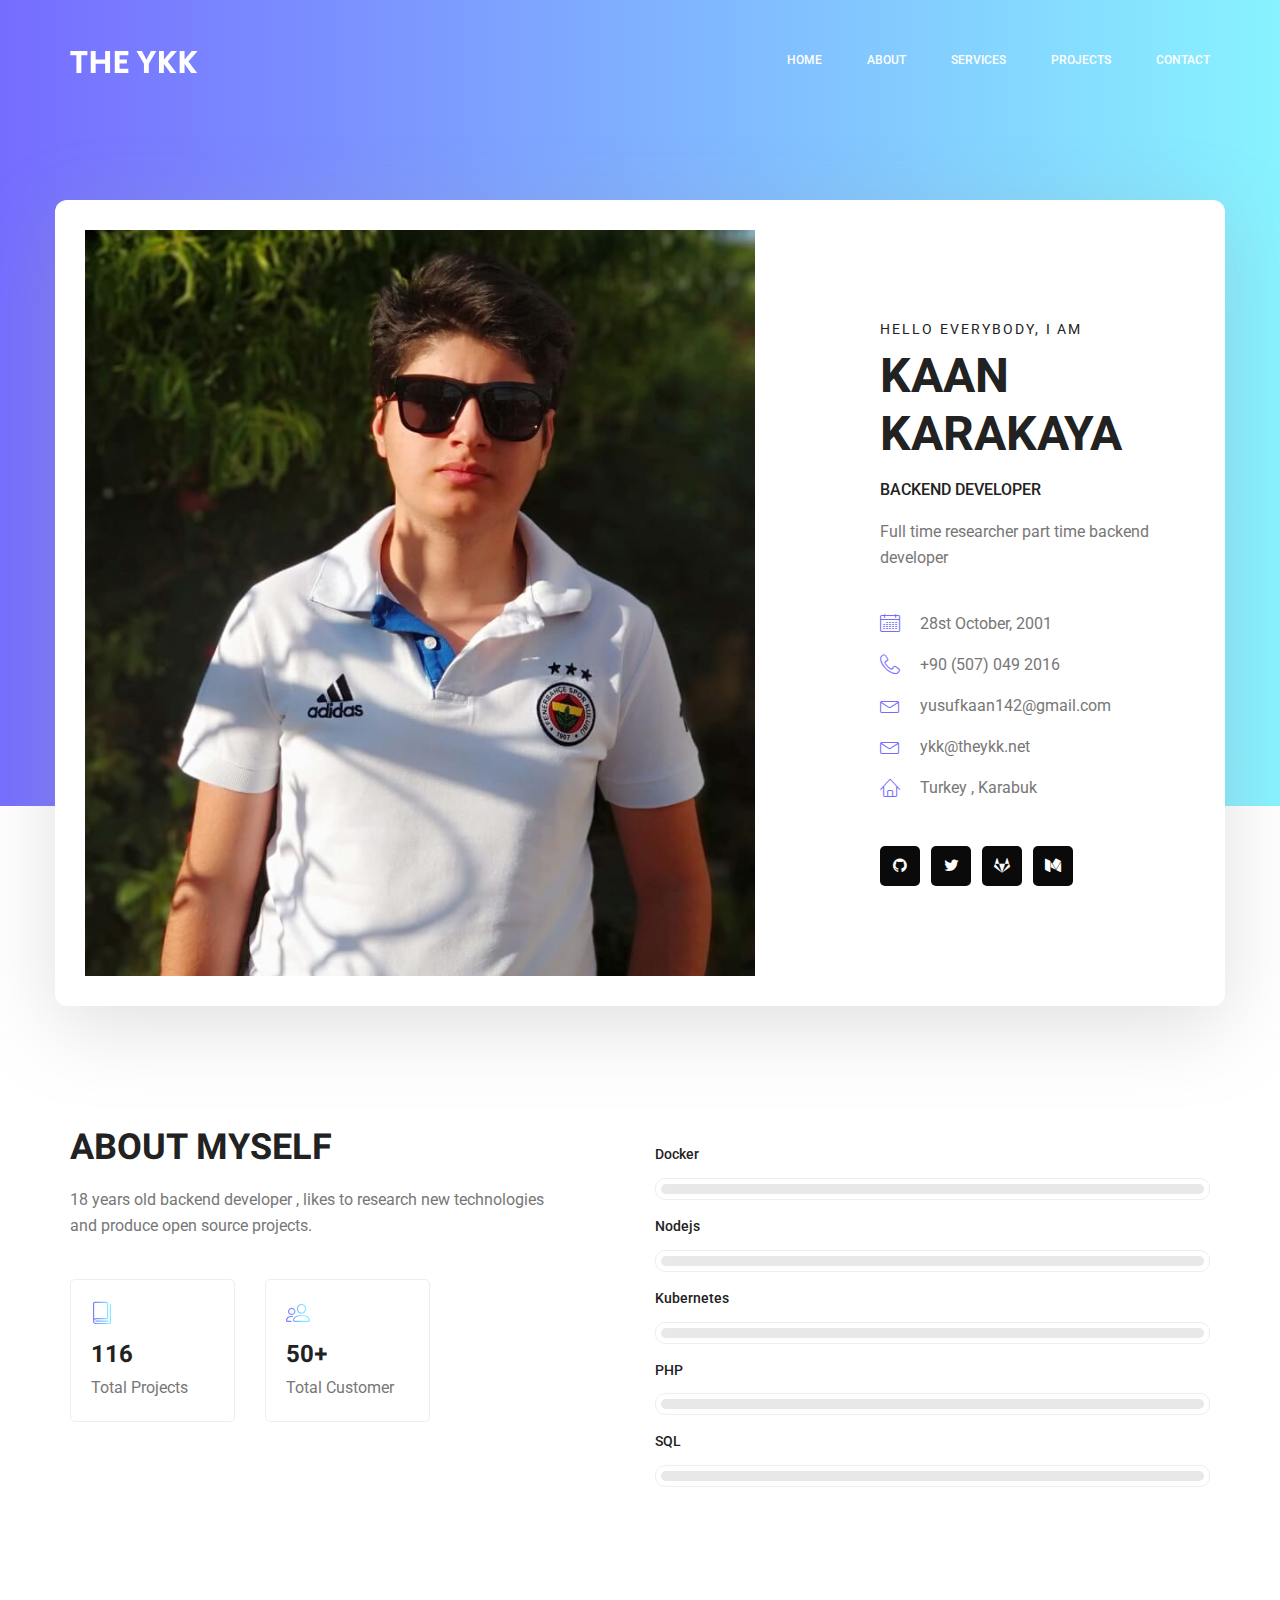
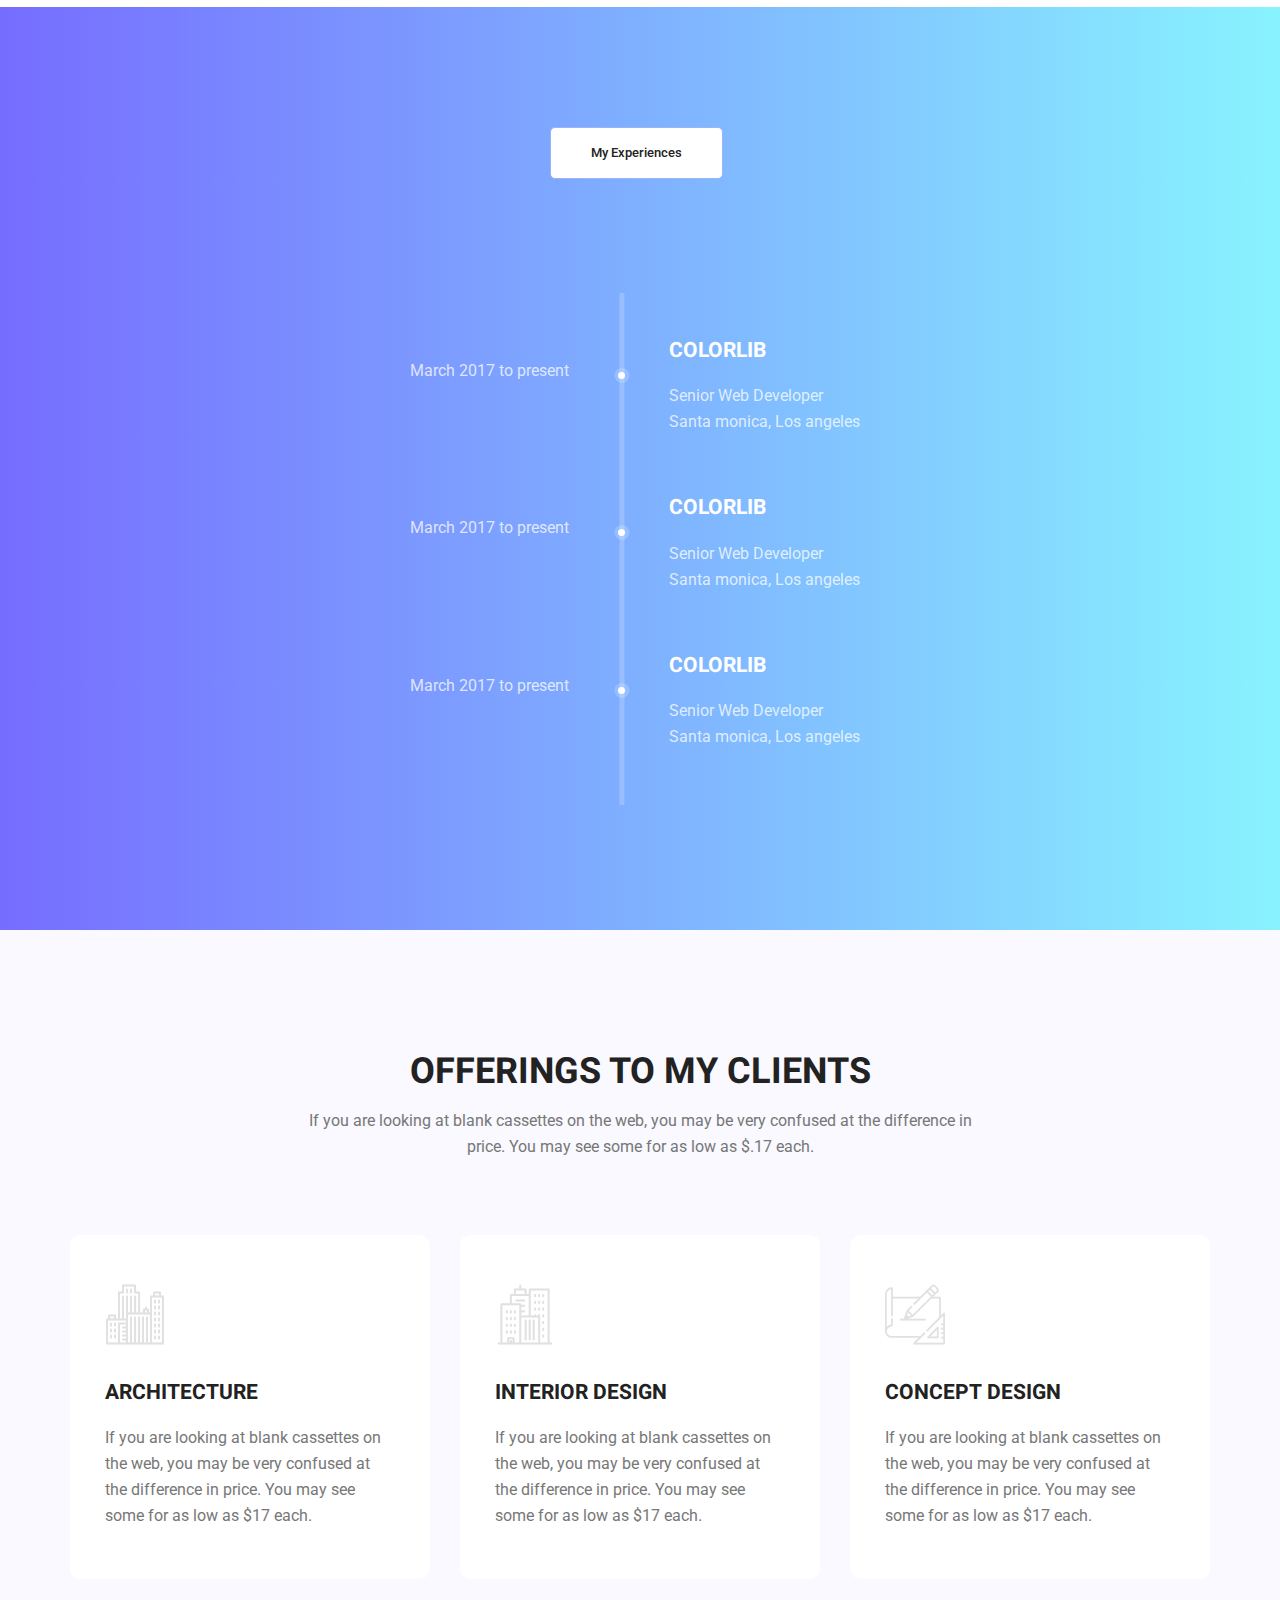
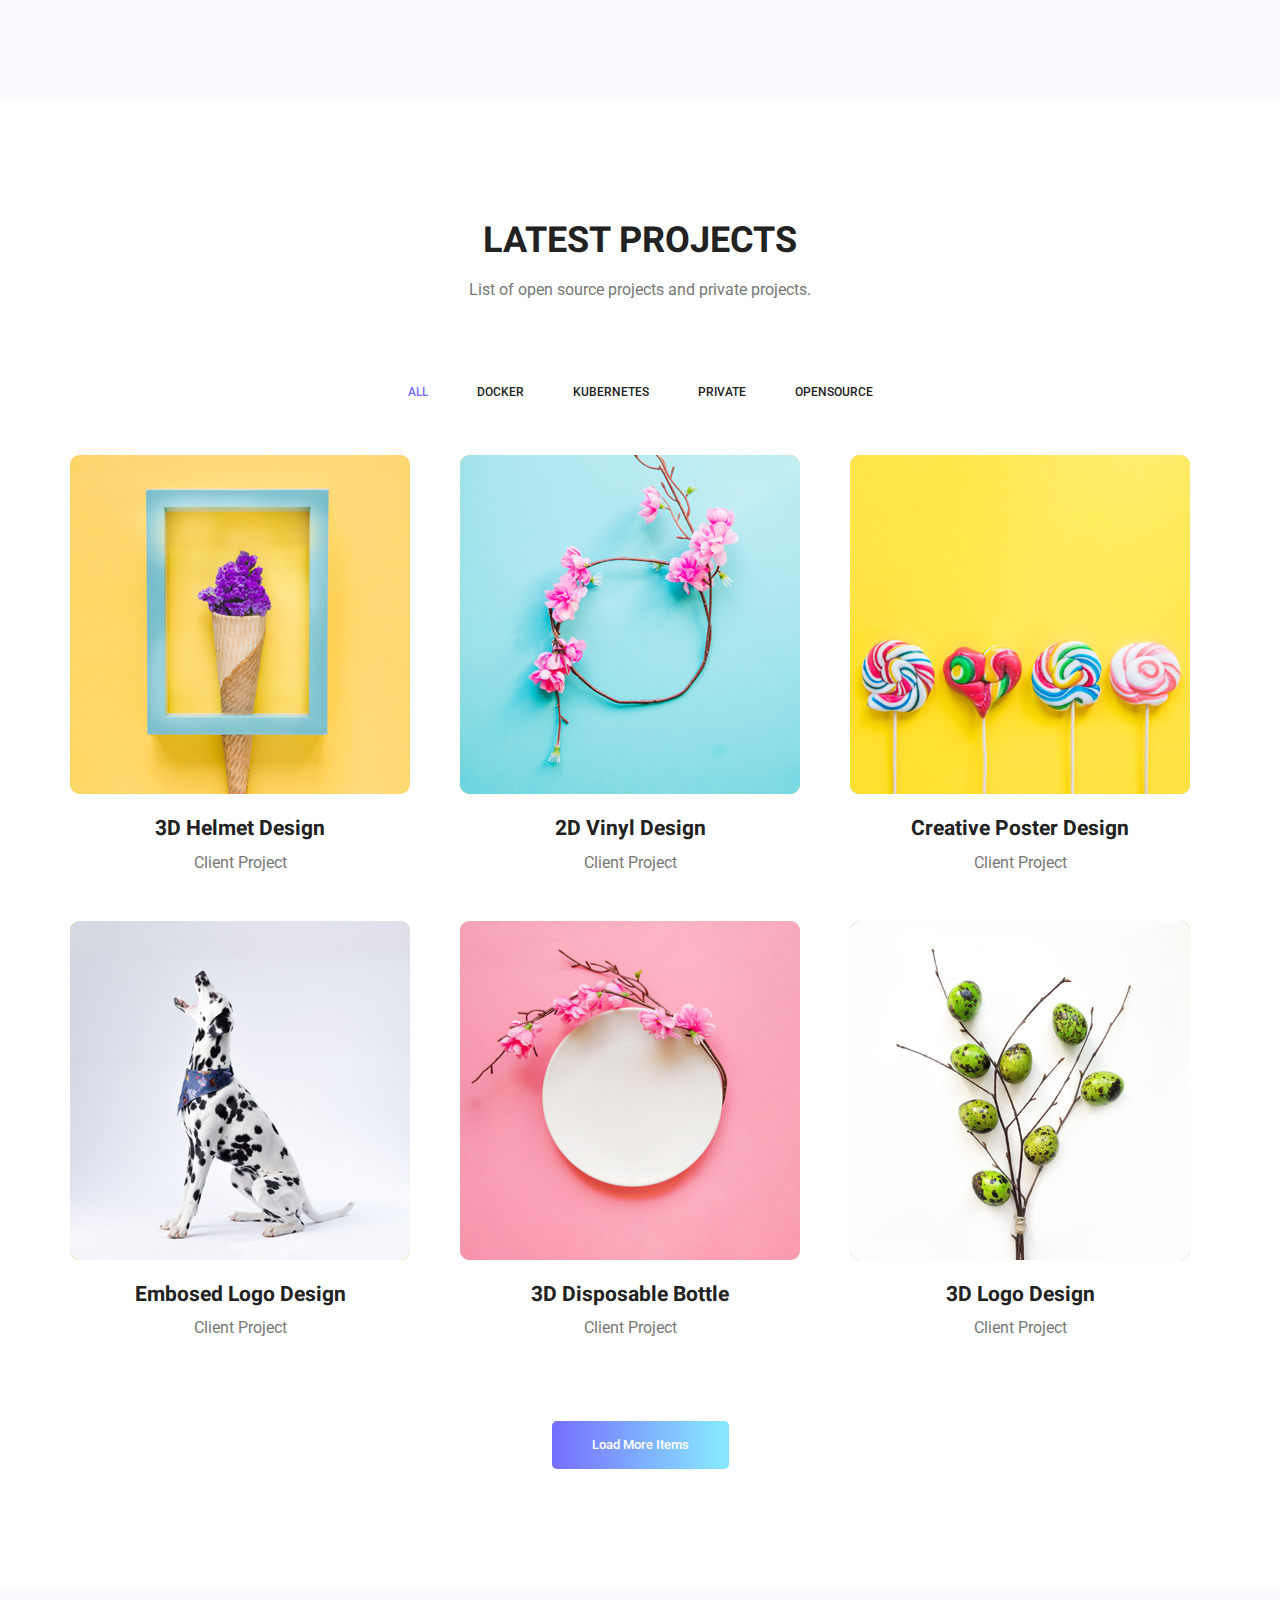
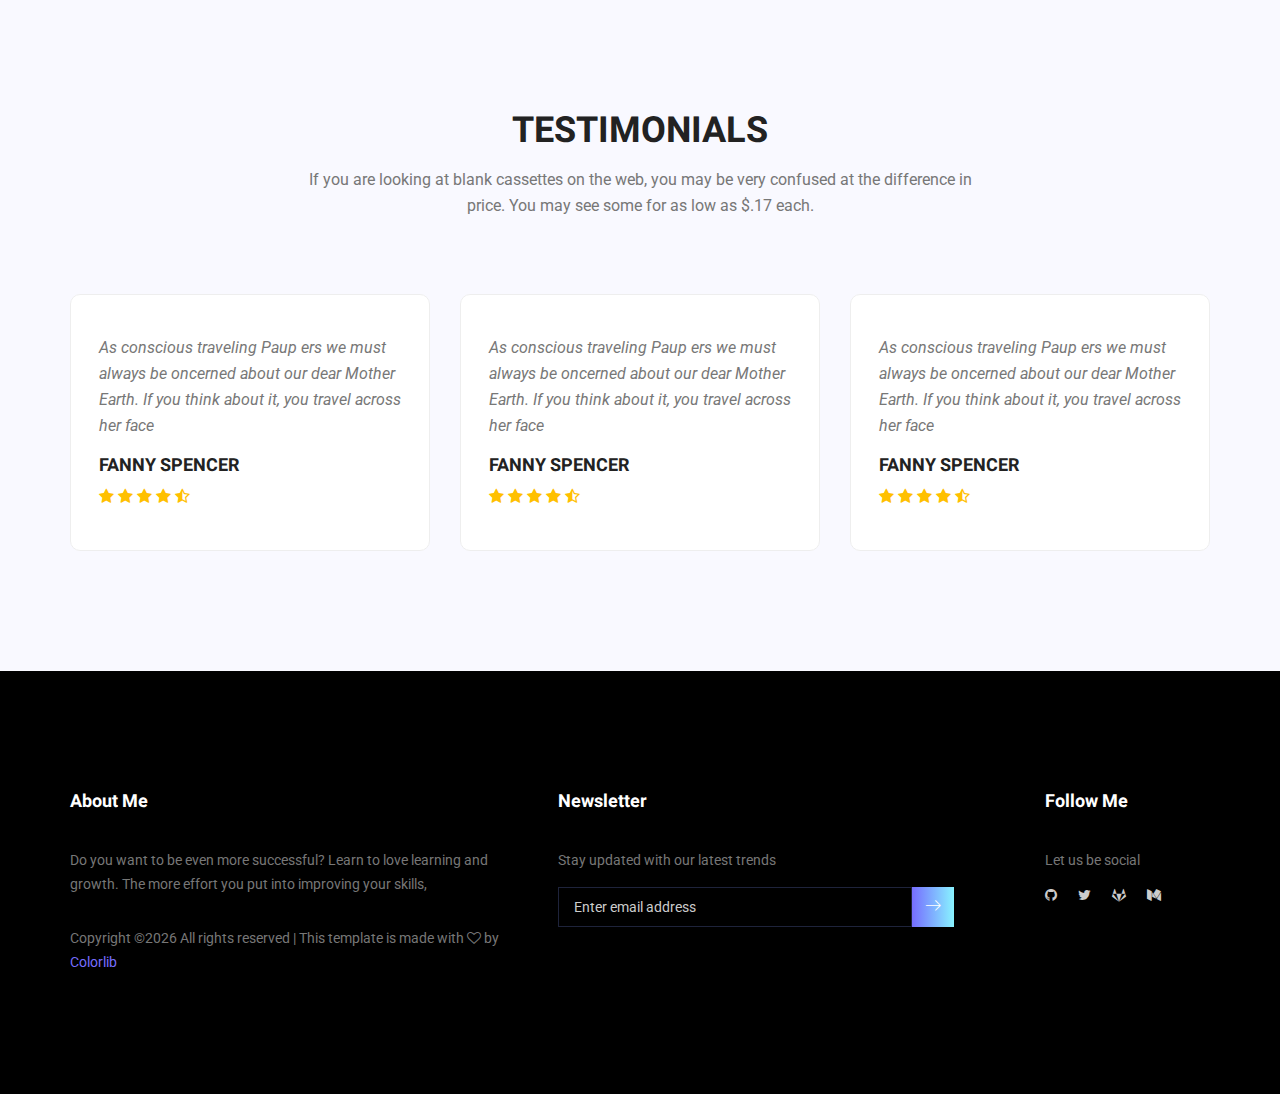
==== commit 9df1f4a1: "remove percent" ====
--- a/index.html
+++ b/index.html
@@ -1,525 +1,525 @@
-<!doctype html>
-<html lang="en">
-    <head>
-        <!-- Required meta tags -->
-        <meta charset="utf-8">
-        <meta name="viewport" content="width=device-width, initial-scale=1, shrink-to-fit=no">
-        <link rel="icon" href="img/favicon.png" type="image/png">
-        <title>TheYkk</title>
-        <!-- Bootstrap CSS -->
-        <link rel="stylesheet" href="css/bootstrap.min.css">
-        <link rel="stylesheet" href="vendors/linericon/style.min.css">
-        <link rel="stylesheet" href="https://stackpath.bootstrapcdn.com/font-awesome/4.7.0/css/font-awesome.min.css">
-        <link rel="stylesheet" href="vendors/owl-carousel/owl.carousel.min.css">
-        <link rel="stylesheet" href="vendors/lightbox/simpleLightbox.min.css">
-        <link rel="stylesheet" href="vendors/nice-select/css/nice-select.min.css">
-        <link rel="stylesheet" href="vendors/animate-css/animate.min.css">
-        <link rel="stylesheet" href="vendors/popup/magnific-popup.min.css">
-        <link rel="stylesheet" href="vendors/flaticon/flaticon.min.css">
-        <!-- main css -->
-        <link rel="stylesheet" href="css/style.min.css">
-        <link rel="stylesheet" href="css/responsive.min.css">
-    </head>
-    <body>
-        
-        <!--================Header Menu Area =================-->
-        <header class="header_area">
-            <div class="main_menu">
-            	<nav class="navbar navbar-expand-lg navbar-light">
-					<div class="container box_1620">
-						<!-- Brand and toggle get grouped for better mobile display -->
-						<a class="navbar-brand logo_h" href="index.html"><img src="img/logo.svg" width="160px" alt=""></a>
-						<button class="navbar-toggler" type="button" data-toggle="collapse" data-target="#navbarSupportedContent" aria-controls="navbarSupportedContent" aria-expanded="false" aria-label="Toggle navigation">
-							<span class="icon-bar"></span>
-							<span class="icon-bar"></span>
-							<span class="icon-bar"></span>
-						</button>
-						<!-- Collect the nav links, forms, and other content for toggling -->
-						<div class="collapse navbar-collapse offset" id="navbarSupportedContent">
-							<ul class="nav navbar-nav menu_nav ml-auto">
-								<li class="nav-item active"><a class="nav-link" href="#home-page">Home</a></li> 
-								<li class="nav-item"><a class="nav-link" href="#about-page">About</a></li> 
-								<li class="nav-item"><a class="nav-link" href="#services-page">Services</a></li> 
-								<li class="nav-item"><a class="nav-link" href="#projects-page">Projects</a></li> 
-							
-								
-								<li class="nav-item"><a class="nav-link" href="./contact.html">Contact</a></li>
-							</ul>
-						</div> 
-					</div>
-            	</nav>
-            </div>
-        </header>
-        <!--================Header Menu Area =================-->
-        
-        <!--================Home Banner Area =================-->
-        <section id="home-page" class="home_banner_area">
-           	<div class="container box_1620">
-           		<div class="banner_inner d-flex align-items-center">
-					<div class="banner_content">
-						<div class="media">
-							<div class="d-flex">
-								<img width="670px" src="img/personal.jpg" alt="">
-							</div>
-							<div class="media-body">
-								<div class="personal_text">
-									<h6>Hello Everybody, i am</h6>
-									<h3>Kaan Karakaya</h3>
-									<h4>Backend Developer</h4>
-									<p>Full time researcher part time backend developer</p>
-									<ul class="list basic_info">
-										<li><a href="#"><i class="lnr lnr-calendar-full"></i> 28st October, 2001</a></li>
-										<li><a href="https://wa.me/905070492016"><i class="lnr lnr-phone-handset"></i> +90 (507) 049 2016 </a></li>
-										<li><a href="mailto:yusufkaan142@gmail.com"><i class="lnr lnr-envelope"></i> yusufkaan142@gmail.com</a></li>
-										<li><a href="mailto:ykk@theykk.net"><i class="lnr lnr-envelope"></i> ykk@theykk.net</a></li>
-										<li><a href="#"><i class="lnr lnr-home"></i> Turkey , Karabuk</a></li>
-									</ul>
-									<ul class="list personal_social">
-										<li><a href="https://github.com/TheYkk"><i class="fa fa-github"></i></a></li>
-										<li><a href="https://twitter.com/YkkCode"><i class="fa fa-twitter"></i></a></li>
-										<li><a href="https://gitlab.com/TheYkk"><i class="fa fa-gitlab"></i></a></li>
-										<li><a href="https://medium.com/@theykk"><i class="fa fa-medium"></i></a></li>
-									</ul>
-								</div>
-							</div>
-						</div>
-					</div>
-				</div>
-            </div>
-        </section>
-        <!--================End Home Banner Area =================-->
-        
-        <!--================Welcome Area =================-->
-        <section id="about-page" class="welcome_area p_120">
-        	<div class="container">
-        		<div class="row welcome_inner">
-        			<div class="col-lg-6">
-        				<div class="welcome_text">
-        					<h4>About Myself</h4>
-        					<p>18 years old backend developer , likes to research new technologies and produce open source projects.</p>
-        					<div class="row">
-        						
-        						<div class="col-md-4">
-        							<div class="wel_item">
-        								<i class="lnr lnr-book"></i>
-        								<h4>116</h4>
-        								<p>Total Projects</p>
-        							</div>
-        						</div>
-        						<div class="col-md-4">
-        							<div class="wel_item">
-        								<i class="lnr lnr-users"></i>
-        								<h4>50+</h4>
-        								<p>Total Customer</p>
-        							</div>
-        						</div>
-        					</div>
-        				</div>
-        			</div>
-        			<div class="col-lg-6">
-        				<div class="tools_expert">
-        					<div class="skill_main">
-								<div class="skill_item">
-									<h4>Docker <span class="counter">90</span>%</h4>
-									<div class="progress_br">
-										<div class="progress">
-											<div class="progress-bar" role="progressbar" aria-valuenow="90" aria-valuemin="0" aria-valuemax="100"></div>
-										</div>
-									</div>
-								</div>
-								<div class="skill_item">
-									<h4>Nodejs <span class="counter">90</span>%</h4>
-									<div class="progress_br">
-										<div class="progress">
-											<div class="progress-bar" role="progressbar" aria-valuenow="90" aria-valuemin="0" aria-valuemax="100"></div>
-										</div>
-									</div>
-								</div>
-								<div class="skill_item">
-									<h4>Kubernetes <span class="counter">50</span>%</h4>
-									<div class="progress_br">
-										<div class="progress">
-											<div class="progress-bar" role="progressbar" aria-valuenow="50" aria-valuemin="0" aria-valuemax="100"></div>
-										</div>
-									</div>
-								</div>
-								<div class="skill_item">
-									<h4>PHP <span class="counter">95</span>%</h4>
-									<div class="progress_br">
-										<div class="progress">
-											<div class="progress-bar" role="progressbar" aria-valuenow="95" aria-valuemin="0" aria-valuemax="100"></div>
-										</div>
-									</div>
-								</div>
-								<div class="skill_item">
-									<h4>SQL <span class="counter">80</span>%</h4>
-									<div class="progress_br">
-										<div class="progress">
-											<div class="progress-bar" role="progressbar" aria-valuenow="80" aria-valuemin="0" aria-valuemax="100"></div>
-										</div>
-									</div>
-								</div>
-							</div>
-        				</div>
-        			</div>
-        		</div>
-        	</div>
-        </section>
-        <!--================End Welcome Area =================-->
-        
-        <!--================My Tabs Area =================-->
-        <section class="mytabs_area p_120">
-        	<div class="container">
-        		<div class="tabs_inner">
-					<ul class="nav nav-tabs" id="myTab" role="tablist">
-						<li class="nav-item">
-							<a class="nav-link active" id="home-tab" data-toggle="tab" href="#home" role="tab" aria-controls="home" aria-selected="true">My Experiences</a>
-						</li>
-						<!-- <li class="nav-item">
-							<a class="nav-link" id="profile-tab" data-toggle="tab" href="#profile" role="tab" aria-controls="profile" aria-selected="false">My Education</a>
-						</li> -->
-					</ul>
-					<div class="tab-content" id="myTabContent">
-						<div class="tab-pane fade show active" id="home" role="tabpanel" aria-labelledby="home-tab">
-							<ul class="list">
-								<li>
-									<span></span>
-									<div class="media">
-										<div class="d-flex">
-											<p>March 2017 to present</p>
-										</div>
-										<div class="media-body">
-											<h4>Colorlib</h4>
-											<p>Senior Web Developer <br />Santa monica, Los angeles</p>
-										</div>
-									</div>
-								</li>
-								<li>
-									<span></span>
-									<div class="media">
-										<div class="d-flex">
-											<p>March 2017 to present</p>
-										</div>
-										<div class="media-body">
-											<h4>Colorlib</h4>
-											<p>Senior Web Developer <br />Santa monica, Los angeles</p>
-										</div>
-									</div>
-								</li>
-								<li>
-								<span></span>
-									<div class="media">
-										<div class="d-flex">
-											<p>March 2017 to present</p>
-										</div>
-										<div class="media-body">
-											<h4>Colorlib</h4>
-											<p>Senior Web Developer <br />Santa monica, Los angeles</p>
-										</div>
-									</div>
-								</li>
-							</ul>
-						</div>
-						<!-- <div class="tab-pane fade" id="profile" role="tabpanel" aria-labelledby="profile-tab">
-							<ul class="list">
-								<li>
-									<span></span>
-									<div class="media">
-										<div class="d-flex">
-											<p>March 2017 to present</p>
-										</div>
-										<div class="media-body">
-											<h4>Colorlib</h4>
-											<p>Senior Web Developer <br />Santa monica, Los angeles</p>
-										</div>
-									</div>
-								</li>
-								<li>
-									<span></span>
-									<div class="media">
-										<div class="d-flex">
-											<p>March 2017 to present</p>
-										</div>
-										<div class="media-body">
-											<h4>Colorlib</h4>
-											<p>Senior Web Developer <br />Santa monica, Los angeles</p>
-										</div>
-									</div>
-								</li>
-								<li>
-								<span></span>
-									<div class="media">
-										<div class="d-flex">
-											<p>March 2017 to present</p>
-										</div>
-										<div class="media-body">
-											<h4>Colorlib</h4>
-											<p>Senior Web Developer <br />Santa monica, Los angeles</p>
-										</div>
-									</div>
-								</li>
-							</ul>
-						</div> -->
-					</div>
-        		</div>
-        	</div>
-        </section>
-        <!--================End My Tabs Area =================-->
-        
-        <!--================Feature Area =================-->
-        <section id="services-page" class="feature_area p_120">
-        	<div class="container">
-        		<div class="main_title">
-        			<h2>offerings to my clients</h2>
-        			<p>If you are looking at blank cassettes on the web, you may be very confused at the difference in price. You may see some for as low as $.17 each.</p>
-        		</div>
-        		<div class="feature_inner row">
-        			<div class="col-lg-4 col-md-6">
-        				<div class="feature_item">
-        					<i class="flaticon-city"></i>
-        					<h4>Architecture</h4>
-        					<p>If you are looking at blank cassettes on the web, you may be very confused at the difference in price. You may see some for as low as $17 each.</p>
-        				</div>
-        			</div>
-        			<div class="col-lg-4 col-md-6">
-        				<div class="feature_item">
-        					<i class="flaticon-skyline"></i>
-        					<h4>Interior Design</h4>
-        					<p>If you are looking at blank cassettes on the web, you may be very confused at the difference in price. You may see some for as low as $17 each.</p>
-        				</div>
-        			</div>
-        			<div class="col-lg-4 col-md-6">
-        				<div class="feature_item">
-        					<i class="flaticon-sketch"></i>
-        					<h4>Concept Design</h4>
-        					<p>If you are looking at blank cassettes on the web, you may be very confused at the difference in price. You may see some for as low as $17 each.</p>
-        				</div>
-        			</div>
-        		</div>
-        	</div>
-        </section>
-        <!--================End Feature Area =================-->
-        
-        <!--================Home Gallery Area =================-->
-        <section id="projects-page" class="home_gallery_area p_120">
-        	<div class="container">
-        		<div class="main_title">
-        			<h2> Latest Projects</h2>
-        			<p>List of open source projects and private projects.</p>
-        		</div>
-        		<div class="isotope_fillter">
-        			<ul class="gallery_filter list">
-						<li class="active" data-filter="*"><a href="#">All</a></li>
-						<li data-filter=".docker"><a href="#">Docker</a></li>
-						<li data-filter=".k8s"><a href="#">Kubernetes</a></li>
-						<li data-filter=".priv"><a href="#">Private</a></li>
-						<li data-filter=".oss"><a href="#">OpenSource</a></li>
-					</ul>
-        		</div>
-        	</div>
-        	<div class="container">
-        		<div class="gallery_f_inner row imageGallery1">
-        			<div class="col-lg-4 col-md-4 col-sm-6 brand manipul design print">
-        				<div class="h_gallery_item">
-        					<div class="g_img_item">
-        						<img class="img-fluid" src="img/gallery/project-1.jpg" alt="">
-        						<a class="light" href="img/gallery/project-1.jpg"><img src="img/gallery/icon.png" alt=""></a>
-        					</div>
-        					<div class="g_item_text">
-        						<h4>3D Helmet Design</h4>
-        						<p>Client Project</p>
-        					</div>
-        				</div>
-        			</div>
-        			<div class="col-lg-4 col-md-4 col-sm-6 brand manipul creative">
-        				<div class="h_gallery_item">
-        					<div class="g_img_item">
-        						<img class="img-fluid" src="img/gallery/project-2.jpg" alt="">
-        						<a class="light" href="img/gallery/project-2.jpg"><img src="img/gallery/icon.png" alt=""></a>
-        					</div>
-        					<div class="g_item_text">
-        						<h4>2D Vinyl Design</h4>
-        						<p>Client Project</p>
-        					</div>
-        				</div>
-        			</div>
-        			<div class="col-lg-4 col-md-4 col-sm-6 manipul creative design print">
-        				<div class="h_gallery_item">
-        					<div class="g_img_item">
-        						<img class="img-fluid" src="img/gallery/project-3.jpg" alt="">
-        						<a class="light" href="img/gallery/project-3.jpg"><img src="img/gallery/icon.png" alt=""></a>
-        					</div>
-        					<div class="g_item_text">
-        						<h4>Creative Poster Design</h4>
-        						<p>Client Project</p>
-        					</div>
-        				</div>
-        			</div>
-        			<div class="col-lg-4 col-md-4 col-sm-6 brand creative print">
-        				<div class="h_gallery_item">
-        					<div class="g_img_item">
-        						<img class="img-fluid" src="img/gallery/project-4.jpg" alt="">
-        						<a class="light" href="img/gallery/project-4.jpg"><img src="img/gallery/icon.png" alt=""></a>
-        					</div>
-        					<div class="g_item_text">
-        						<h4>Embosed Logo Design</h4>
-        						<p>Client Project</p>
-        					</div>
-        				</div>
-        			</div>
-        			<div class="col-lg-4 col-md-4 col-sm-6 brand manipul design">
-        				<div class="h_gallery_item">
-        					<div class="g_img_item">
-        						<img class="img-fluid" src="img/gallery/project-5.jpg" alt="">
-        						<a class="light" href="img/gallery/project-5.jpg"><img src="img/gallery/icon.png" alt=""></a>
-        					</div>
-        					<div class="g_item_text">
-        						<h4>3D Disposable Bottle</h4>
-        						<p>Client Project</p>
-        					</div>
-        				</div>
-        			</div>
-        			<div class="col-lg-4 col-md-4 col-sm-6 brand creative">
-        				<div class="h_gallery_item">
-        					<div class="g_img_item">
-        						<img class="img-fluid" src="img/gallery/project-6.jpg" alt="">
-        						<a class="light" href="img/gallery/project-6.jpg"><img src="img/gallery/icon.png" alt=""></a>
-        					</div>
-        					<div class="g_item_text">
-        						<h4>3D Logo Design</h4>
-        						<p>Client Project</p>
-        					</div>
-        				</div>
-        			</div>
-        		</div>
-        		<div class="more_btn">
-        			<a class="main_btn" href="#">Load More Items</a>
-        		</div>
-        	</div>
-        </section>
-        <!--================End Home Gallery Area =================-->
-        
-        <!--================Testimonials Area =================-->
-        <section id="comments-page" class="testimonials_area p_120">
-        	<div class="container">
-        		<div class="main_title">
-        			<h2>Testimonials</h2>
-        			<p>If you are looking at blank cassettes on the web, you may be very confused at the difference in price. You may see some for as low as $.17 each.</p>
-        		</div>
-        		<div class="testi_inner">
-					<div class="testi_slider owl-carousel">
-						<div class="item">
-							<div class="testi_item">
-								<p>As conscious traveling Paup ers we must always be oncerned about our dear Mother Earth. If you think about it, you travel across her face</p>
-								<h4>Fanny Spencer</h4>
-								<a href="#"><i class="fa fa-star"></i></a>
-								<a href="#"><i class="fa fa-star"></i></a>
-								<a href="#"><i class="fa fa-star"></i></a>
-								<a href="#"><i class="fa fa-star"></i></a>
-								<a href="#"><i class="fa fa-star-half-o"></i></a>
-							</div>
-						</div>
-						<div class="item">
-							<div class="testi_item">
-								<p>As conscious traveling Paup ers we must always be oncerned about our dear Mother Earth. If you think about it, you travel across her face</p>
-								<h4>Fanny Spencer</h4>
-								<a href="#"><i class="fa fa-star"></i></a>
-								<a href="#"><i class="fa fa-star"></i></a>
-								<a href="#"><i class="fa fa-star"></i></a>
-								<a href="#"><i class="fa fa-star"></i></a>
-								<a href="#"><i class="fa fa-star-half-o"></i></a>
-							</div>
-						</div>
-						<div class="item">
-							<div class="testi_item">
-								<p>As conscious traveling Paup ers we must always be oncerned about our dear Mother Earth. If you think about it, you travel across her face</p>
-								<h4>Fanny Spencer</h4>
-								<a href="#"><i class="fa fa-star"></i></a>
-								<a href="#"><i class="fa fa-star"></i></a>
-								<a href="#"><i class="fa fa-star"></i></a>
-								<a href="#"><i class="fa fa-star"></i></a>
-								<a href="#"><i class="fa fa-star-half-o"></i></a>
-							</div>
-						</div>
-					</div>
-        		</div>
-        	</div>
-        </section>
-        <!--================End Testimonials Area =================-->
-        
-        <!--================Footer Area =================-->
-        <footer id="contact-page" class="footer_area p_120">
-        	<div class="container">
-        		<div class="row footer_inner">
-        			<div class="col-lg-5 col-sm-6">
-        				<aside class="f_widget ab_widget">
-        					<div class="f_title">
-        						<h3>About Me</h3>
-        					</div>
-        					<p>Do you want to be even more successful? Learn to love learning and growth. The more effort you put into improving your skills,</p>
-        					<p><!-- Link back to Colorlib can't be removed. Template is licensed under CC BY 3.0. -->
-Copyright &copy;<script>document.write(new Date().getFullYear());</script> All rights reserved | This template is made with <i class="fa fa-heart-o" aria-hidden="true"></i> by <a href="https://colorlib.com" target="_blank">Colorlib</a>
-<!-- Link back to Colorlib can't be removed. Template is licensed under CC BY 3.0. --></p>
-        				</aside>
-        			</div>
-        			<div class="col-lg-5 col-sm-6">
-        				<aside class="f_widget news_widget">
-        					<div class="f_title">
-        						<h3>Newsletter</h3>
-        					</div>
-        					<p>Stay updated with our latest trends</p>
-        					<div id="mc_embed_signup">
-                                <form target="_blank" action="https://news." method="get" class="subscribe_form relative">
-                                	<div class="input-group d-flex flex-row">
-                                        <input name="EMAIL" placeholder="Enter email address" onfocus="this.placeholder = ''" onblur="this.placeholder = 'Email Address '" required="" type="email">
-                                        <button class="btn sub-btn"><span class="lnr lnr-arrow-right"></span></button>		
-                                    </div>				
-                                    <div class="mt-10 info"></div>
-                                </form>
-                            </div>
-        				</aside>
-        			</div>
-        			<div class="col-lg-2">
-        				<aside class="f_widget social_widget">
-        					<div class="f_title">
-        						<h3>Follow Me</h3>
-        					</div>
-        					<p>Let us be social</p>
-        					<ul class="list">
-        					
-                                <li><a href="https://github.com/TheYkk"><i class="fa fa-github"></i></a></li>
-                                <li><a href="https://twitter.com/YkkCode"><i class="fa fa-twitter"></i></a></li>
-                                <li><a href="https://gitlab.com/TheYkk"><i class="fa fa-gitlab"></i></a></li>
-                                <li><a href="https://medium.com/@theykk"><i class="fa fa-medium"></i></a></li>
-        					</ul>
-        				</aside>
-        			</div>
-        		</div>
-        	</div>
-        </footer>
-        <!--================End Footer Area =================-->
-        
-        
-        
-        
-        
-        
-        <!-- Optional JavaScript -->
-        <!-- jQuery first, then Popper.js, then Bootstrap JS -->
-        <script src="js/jquery-3.3.1.min.js"></script>
-        <script src="js/popper.js"></script>
-        <script src="js/bootstrap.min.js"></script>
-        <script src="js/stellar.js"></script>
-        <script src="vendors/lightbox/simpleLightbox.min.js"></script>
-        <script src="vendors/nice-select/js/jquery.nice-select.min.js"></script>
-        <script src="vendors/isotope/imagesloaded.pkgd.min.js"></script>
-        <script src="vendors/isotope/isotope.pkgd.min.js"></script>
-        <script src="vendors/owl-carousel/owl.carousel.min.js"></script>
-        <script src="vendors/popup/jquery.magnific-popup.min.js"></script>
-        <script src="js/jquery.ajaxchimp.min.js"></script>
-        <script src="vendors/counter-up/jquery.waypoints.min.js"></script>
-        <script src="vendors/counter-up/jquery.counterup.min.js"></script>
-        <script src="js/mail-script.js"></script>
-        <script src="js/theme.min.js"></script>
-    </body>
-</html>+<!doctype html>
+<html lang="en">
+    <head>
+        <!-- Required meta tags -->
+        <meta charset="utf-8">
+        <meta name="viewport" content="width=device-width, initial-scale=1, shrink-to-fit=no">
+        <link rel="icon" href="img/favicon.png" type="image/png">
+        <title>TheYkk</title>
+        <!-- Bootstrap CSS -->
+        <link rel="stylesheet" href="css/bootstrap.min.css">
+        <link rel="stylesheet" href="vendors/linericon/style.min.css">
+        <link rel="stylesheet" href="https://stackpath.bootstrapcdn.com/font-awesome/4.7.0/css/font-awesome.min.css">
+        <link rel="stylesheet" href="vendors/owl-carousel/owl.carousel.min.css">
+        <link rel="stylesheet" href="vendors/lightbox/simpleLightbox.min.css">
+        <link rel="stylesheet" href="vendors/nice-select/css/nice-select.min.css">
+        <link rel="stylesheet" href="vendors/animate-css/animate.min.css">
+        <link rel="stylesheet" href="vendors/popup/magnific-popup.min.css">
+        <link rel="stylesheet" href="vendors/flaticon/flaticon.min.css">
+        <!-- main css -->
+        <link rel="stylesheet" href="css/style.min.css">
+        <link rel="stylesheet" href="css/responsive.min.css">
+    </head>
+    <body>
+        
+        <!--================Header Menu Area =================-->
+        <header class="header_area">
+            <div class="main_menu">
+            	<nav class="navbar navbar-expand-lg navbar-light">
+					<div class="container box_1620">
+						<!-- Brand and toggle get grouped for better mobile display -->
+						<a class="navbar-brand logo_h" href="index.html"><img src="img/logo.svg" width="160px" alt=""></a>
+						<button class="navbar-toggler" type="button" data-toggle="collapse" data-target="#navbarSupportedContent" aria-controls="navbarSupportedContent" aria-expanded="false" aria-label="Toggle navigation">
+							<span class="icon-bar"></span>
+							<span class="icon-bar"></span>
+							<span class="icon-bar"></span>
+						</button>
+						<!-- Collect the nav links, forms, and other content for toggling -->
+						<div class="collapse navbar-collapse offset" id="navbarSupportedContent">
+							<ul class="nav navbar-nav menu_nav ml-auto">
+								<li class="nav-item active"><a class="nav-link" href="#home-page">Home</a></li> 
+								<li class="nav-item"><a class="nav-link" href="#about-page">About</a></li> 
+								<li class="nav-item"><a class="nav-link" href="#services-page">Services</a></li> 
+								<li class="nav-item"><a class="nav-link" href="#projects-page">Projects</a></li> 
+							
+								
+								<li class="nav-item"><a class="nav-link" href="./contact.html">Contact</a></li>
+							</ul>
+						</div> 
+					</div>
+            	</nav>
+            </div>
+        </header>
+        <!--================Header Menu Area =================-->
+        
+        <!--================Home Banner Area =================-->
+        <section id="home-page" class="home_banner_area">
+           	<div class="container box_1620">
+           		<div class="banner_inner d-flex align-items-center">
+					<div class="banner_content">
+						<div class="media">
+							<div class="d-flex">
+								<img width="670px" src="img/personal.jpg" alt="">
+							</div>
+							<div class="media-body">
+								<div class="personal_text">
+									<h6>Hello Everybody, i am</h6>
+									<h3>Kaan Karakaya</h3>
+									<h4>Backend Developer</h4>
+									<p>Full time researcher part time backend developer</p>
+									<ul class="list basic_info">
+										<li><a href="#"><i class="lnr lnr-calendar-full"></i> 28st October, 2001</a></li>
+										<li><a href="https://wa.me/905070492016"><i class="lnr lnr-phone-handset"></i> +90 (507) 049 2016 </a></li>
+										<li><a href="mailto:yusufkaan142@gmail.com"><i class="lnr lnr-envelope"></i> yusufkaan142@gmail.com</a></li>
+										<li><a href="mailto:ykk@theykk.net"><i class="lnr lnr-envelope"></i> ykk@theykk.net</a></li>
+										<li><a href="#"><i class="lnr lnr-home"></i> Turkey , Karabuk</a></li>
+									</ul>
+									<ul class="list personal_social">
+										<li><a href="https://github.com/TheYkk"><i class="fa fa-github"></i></a></li>
+										<li><a href="https://twitter.com/YkkCode"><i class="fa fa-twitter"></i></a></li>
+										<li><a href="https://gitlab.com/TheYkk"><i class="fa fa-gitlab"></i></a></li>
+										<li><a href="https://medium.com/@theykk"><i class="fa fa-medium"></i></a></li>
+									</ul>
+								</div>
+							</div>
+						</div>
+					</div>
+				</div>
+            </div>
+        </section>
+        <!--================End Home Banner Area =================-->
+        
+        <!--================Welcome Area =================-->
+        <section id="about-page" class="welcome_area p_120">
+        	<div class="container">
+        		<div class="row welcome_inner">
+        			<div class="col-lg-6">
+        				<div class="welcome_text">
+        					<h4>About Myself</h4>
+        					<p>18 years old backend developer , likes to research new technologies and produce open source projects.</p>
+        					<div class="row">
+        						
+        						<div class="col-md-4">
+        							<div class="wel_item">
+        								<i class="lnr lnr-book"></i>
+        								<h4>116</h4>
+        								<p>Total Projects</p>
+        							</div>
+        						</div>
+        						<div class="col-md-4">
+        							<div class="wel_item">
+        								<i class="lnr lnr-users"></i>
+        								<h4>50+</h4>
+        								<p>Total Customer</p>
+        							</div>
+        						</div>
+        					</div>
+        				</div>
+        			</div>
+        			<div class="col-lg-6">
+        				<div class="tools_expert">
+        					<div class="skill_main">
+								<div class="skill_item">
+									<h4>Docker </h4>
+									<div class="progress_br">
+										<div class="progress">
+											<div class="progress-bar" role="progressbar" aria-valuenow="90" aria-valuemin="0" aria-valuemax="100"></div>
+										</div>
+									</div>
+								</div>
+								<div class="skill_item">
+									<h4>Nodejs</h4>
+									<div class="progress_br">
+										<div class="progress">
+											<div class="progress-bar" role="progressbar" aria-valuenow="90" aria-valuemin="0" aria-valuemax="100"></div>
+										</div>
+									</div>
+								</div>
+								<div class="skill_item">
+									<h4>Kubernetes</h4>
+									<div class="progress_br">
+										<div class="progress">
+											<div class="progress-bar" role="progressbar" aria-valuenow="50" aria-valuemin="0" aria-valuemax="100"></div>
+										</div>
+									</div>
+								</div>
+								<div class="skill_item">
+									<h4>PHP </h4>
+									<div class="progress_br">
+										<div class="progress">
+											<div class="progress-bar" role="progressbar" aria-valuenow="95" aria-valuemin="0" aria-valuemax="100"></div>
+										</div>
+									</div>
+								</div>
+								<div class="skill_item">
+									<h4>SQL</h4>
+									<div class="progress_br">
+										<div class="progress">
+											<div class="progress-bar" role="progressbar" aria-valuenow="80" aria-valuemin="0" aria-valuemax="100"></div>
+										</div>
+									</div>
+								</div>
+							</div>
+        				</div>
+        			</div>
+        		</div>
+        	</div>
+        </section>
+        <!--================End Welcome Area =================-->
+        
+        <!--================My Tabs Area =================-->
+        <section class="mytabs_area p_120">
+        	<div class="container">
+        		<div class="tabs_inner">
+					<ul class="nav nav-tabs" id="myTab" role="tablist">
+						<li class="nav-item">
+							<a class="nav-link active" id="home-tab" data-toggle="tab" href="#home" role="tab" aria-controls="home" aria-selected="true">My Experiences</a>
+						</li>
+						<!-- <li class="nav-item">
+							<a class="nav-link" id="profile-tab" data-toggle="tab" href="#profile" role="tab" aria-controls="profile" aria-selected="false">My Education</a>
+						</li> -->
+					</ul>
+					<div class="tab-content" id="myTabContent">
+						<div class="tab-pane fade show active" id="home" role="tabpanel" aria-labelledby="home-tab">
+							<ul class="list">
+								<li>
+									<span></span>
+									<div class="media">
+										<div class="d-flex">
+											<p>March 2017 to present</p>
+										</div>
+										<div class="media-body">
+											<h4>Colorlib</h4>
+											<p>Senior Web Developer <br />Santa monica, Los angeles</p>
+										</div>
+									</div>
+								</li>
+								<li>
+									<span></span>
+									<div class="media">
+										<div class="d-flex">
+											<p>March 2017 to present</p>
+										</div>
+										<div class="media-body">
+											<h4>Colorlib</h4>
+											<p>Senior Web Developer <br />Santa monica, Los angeles</p>
+										</div>
+									</div>
+								</li>
+								<li>
+								<span></span>
+									<div class="media">
+										<div class="d-flex">
+											<p>March 2017 to present</p>
+										</div>
+										<div class="media-body">
+											<h4>Colorlib</h4>
+											<p>Senior Web Developer <br />Santa monica, Los angeles</p>
+										</div>
+									</div>
+								</li>
+							</ul>
+						</div>
+						<!-- <div class="tab-pane fade" id="profile" role="tabpanel" aria-labelledby="profile-tab">
+							<ul class="list">
+								<li>
+									<span></span>
+									<div class="media">
+										<div class="d-flex">
+											<p>March 2017 to present</p>
+										</div>
+										<div class="media-body">
+											<h4>Colorlib</h4>
+											<p>Senior Web Developer <br />Santa monica, Los angeles</p>
+										</div>
+									</div>
+								</li>
+								<li>
+									<span></span>
+									<div class="media">
+										<div class="d-flex">
+											<p>March 2017 to present</p>
+										</div>
+										<div class="media-body">
+											<h4>Colorlib</h4>
+											<p>Senior Web Developer <br />Santa monica, Los angeles</p>
+										</div>
+									</div>
+								</li>
+								<li>
+								<span></span>
+									<div class="media">
+										<div class="d-flex">
+											<p>March 2017 to present</p>
+										</div>
+										<div class="media-body">
+											<h4>Colorlib</h4>
+											<p>Senior Web Developer <br />Santa monica, Los angeles</p>
+										</div>
+									</div>
+								</li>
+							</ul>
+						</div> -->
+					</div>
+        		</div>
+        	</div>
+        </section>
+        <!--================End My Tabs Area =================-->
+        
+        <!--================Feature Area =================-->
+        <section id="services-page" class="feature_area p_120">
+        	<div class="container">
+        		<div class="main_title">
+        			<h2>offerings to my clients</h2>
+        			<p>If you are looking at blank cassettes on the web, you may be very confused at the difference in price. You may see some for as low as $.17 each.</p>
+        		</div>
+        		<div class="feature_inner row">
+        			<div class="col-lg-4 col-md-6">
+        				<div class="feature_item">
+        					<i class="flaticon-city"></i>
+        					<h4>Architecture</h4>
+        					<p>If you are looking at blank cassettes on the web, you may be very confused at the difference in price. You may see some for as low as $17 each.</p>
+        				</div>
+        			</div>
+        			<div class="col-lg-4 col-md-6">
+        				<div class="feature_item">
+        					<i class="flaticon-skyline"></i>
+        					<h4>Interior Design</h4>
+        					<p>If you are looking at blank cassettes on the web, you may be very confused at the difference in price. You may see some for as low as $17 each.</p>
+        				</div>
+        			</div>
+        			<div class="col-lg-4 col-md-6">
+        				<div class="feature_item">
+        					<i class="flaticon-sketch"></i>
+        					<h4>Concept Design</h4>
+        					<p>If you are looking at blank cassettes on the web, you may be very confused at the difference in price. You may see some for as low as $17 each.</p>
+        				</div>
+        			</div>
+        		</div>
+        	</div>
+        </section>
+        <!--================End Feature Area =================-->
+        
+        <!--================Home Gallery Area =================-->
+        <section id="projects-page" class="home_gallery_area p_120">
+        	<div class="container">
+        		<div class="main_title">
+        			<h2> Latest Projects</h2>
+        			<p>List of open source projects and private projects.</p>
+        		</div>
+        		<div class="isotope_fillter">
+        			<ul class="gallery_filter list">
+						<li class="active" data-filter="*"><a href="#">All</a></li>
+						<li data-filter=".docker"><a href="#">Docker</a></li>
+						<li data-filter=".k8s"><a href="#">Kubernetes</a></li>
+						<li data-filter=".priv"><a href="#">Private</a></li>
+						<li data-filter=".oss"><a href="#">OpenSource</a></li>
+					</ul>
+        		</div>
+        	</div>
+        	<div class="container">
+        		<div class="gallery_f_inner row imageGallery1">
+        			<div class="col-lg-4 col-md-4 col-sm-6 brand manipul design print">
+        				<div class="h_gallery_item">
+        					<div class="g_img_item">
+        						<img class="img-fluid" src="img/gallery/project-1.jpg" alt="">
+        						<a class="light" href="img/gallery/project-1.jpg"><img src="img/gallery/icon.png" alt=""></a>
+        					</div>
+        					<div class="g_item_text">
+        						<h4>3D Helmet Design</h4>
+        						<p>Client Project</p>
+        					</div>
+        				</div>
+        			</div>
+        			<div class="col-lg-4 col-md-4 col-sm-6 brand manipul creative">
+        				<div class="h_gallery_item">
+        					<div class="g_img_item">
+        						<img class="img-fluid" src="img/gallery/project-2.jpg" alt="">
+        						<a class="light" href="img/gallery/project-2.jpg"><img src="img/gallery/icon.png" alt=""></a>
+        					</div>
+        					<div class="g_item_text">
+        						<h4>2D Vinyl Design</h4>
+        						<p>Client Project</p>
+        					</div>
+        				</div>
+        			</div>
+        			<div class="col-lg-4 col-md-4 col-sm-6 manipul creative design print">
+        				<div class="h_gallery_item">
+        					<div class="g_img_item">
+        						<img class="img-fluid" src="img/gallery/project-3.jpg" alt="">
+        						<a class="light" href="img/gallery/project-3.jpg"><img src="img/gallery/icon.png" alt=""></a>
+        					</div>
+        					<div class="g_item_text">
+        						<h4>Creative Poster Design</h4>
+        						<p>Client Project</p>
+        					</div>
+        				</div>
+        			</div>
+        			<div class="col-lg-4 col-md-4 col-sm-6 brand creative print">
+        				<div class="h_gallery_item">
+        					<div class="g_img_item">
+        						<img class="img-fluid" src="img/gallery/project-4.jpg" alt="">
+        						<a class="light" href="img/gallery/project-4.jpg"><img src="img/gallery/icon.png" alt=""></a>
+        					</div>
+        					<div class="g_item_text">
+        						<h4>Embosed Logo Design</h4>
+        						<p>Client Project</p>
+        					</div>
+        				</div>
+        			</div>
+        			<div class="col-lg-4 col-md-4 col-sm-6 brand manipul design">
+        				<div class="h_gallery_item">
+        					<div class="g_img_item">
+        						<img class="img-fluid" src="img/gallery/project-5.jpg" alt="">
+        						<a class="light" href="img/gallery/project-5.jpg"><img src="img/gallery/icon.png" alt=""></a>
+        					</div>
+        					<div class="g_item_text">
+        						<h4>3D Disposable Bottle</h4>
+        						<p>Client Project</p>
+        					</div>
+        				</div>
+        			</div>
+        			<div class="col-lg-4 col-md-4 col-sm-6 brand creative">
+        				<div class="h_gallery_item">
+        					<div class="g_img_item">
+        						<img class="img-fluid" src="img/gallery/project-6.jpg" alt="">
+        						<a class="light" href="img/gallery/project-6.jpg"><img src="img/gallery/icon.png" alt=""></a>
+        					</div>
+        					<div class="g_item_text">
+        						<h4>3D Logo Design</h4>
+        						<p>Client Project</p>
+        					</div>
+        				</div>
+        			</div>
+        		</div>
+        		<div class="more_btn">
+        			<a class="main_btn" href="#">Load More Items</a>
+        		</div>
+        	</div>
+        </section>
+        <!--================End Home Gallery Area =================-->
+        
+        <!--================Testimonials Area =================-->
+        <section id="comments-page" class="testimonials_area p_120">
+        	<div class="container">
+        		<div class="main_title">
+        			<h2>Testimonials</h2>
+        			<p>If you are looking at blank cassettes on the web, you may be very confused at the difference in price. You may see some for as low as $.17 each.</p>
+        		</div>
+        		<div class="testi_inner">
+					<div class="testi_slider owl-carousel">
+						<div class="item">
+							<div class="testi_item">
+								<p>As conscious traveling Paup ers we must always be oncerned about our dear Mother Earth. If you think about it, you travel across her face</p>
+								<h4>Fanny Spencer</h4>
+								<a href="#"><i class="fa fa-star"></i></a>
+								<a href="#"><i class="fa fa-star"></i></a>
+								<a href="#"><i class="fa fa-star"></i></a>
+								<a href="#"><i class="fa fa-star"></i></a>
+								<a href="#"><i class="fa fa-star-half-o"></i></a>
+							</div>
+						</div>
+						<div class="item">
+							<div class="testi_item">
+								<p>As conscious traveling Paup ers we must always be oncerned about our dear Mother Earth. If you think about it, you travel across her face</p>
+								<h4>Fanny Spencer</h4>
+								<a href="#"><i class="fa fa-star"></i></a>
+								<a href="#"><i class="fa fa-star"></i></a>
+								<a href="#"><i class="fa fa-star"></i></a>
+								<a href="#"><i class="fa fa-star"></i></a>
+								<a href="#"><i class="fa fa-star-half-o"></i></a>
+							</div>
+						</div>
+						<div class="item">
+							<div class="testi_item">
+								<p>As conscious traveling Paup ers we must always be oncerned about our dear Mother Earth. If you think about it, you travel across her face</p>
+								<h4>Fanny Spencer</h4>
+								<a href="#"><i class="fa fa-star"></i></a>
+								<a href="#"><i class="fa fa-star"></i></a>
+								<a href="#"><i class="fa fa-star"></i></a>
+								<a href="#"><i class="fa fa-star"></i></a>
+								<a href="#"><i class="fa fa-star-half-o"></i></a>
+							</div>
+						</div>
+					</div>
+        		</div>
+        	</div>
+        </section>
+        <!--================End Testimonials Area =================-->
+        
+        <!--================Footer Area =================-->
+        <footer id="contact-page" class="footer_area p_120">
+        	<div class="container">
+        		<div class="row footer_inner">
+        			<div class="col-lg-5 col-sm-6">
+        				<aside class="f_widget ab_widget">
+        					<div class="f_title">
+        						<h3>About Me</h3>
+        					</div>
+        					<p>Do you want to be even more successful? Learn to love learning and growth. The more effort you put into improving your skills,</p>
+        					<p><!-- Link back to Colorlib can't be removed. Template is licensed under CC BY 3.0. -->
+Copyright &copy;<script>document.write(new Date().getFullYear());</script> All rights reserved | This template is made with <i class="fa fa-heart-o" aria-hidden="true"></i> by <a href="https://colorlib.com" target="_blank">Colorlib</a>
+<!-- Link back to Colorlib can't be removed. Template is licensed under CC BY 3.0. --></p>
+        				</aside>
+        			</div>
+        			<div class="col-lg-5 col-sm-6">
+        				<aside class="f_widget news_widget">
+        					<div class="f_title">
+        						<h3>Newsletter</h3>
+        					</div>
+        					<p>Stay updated with our latest trends</p>
+        					<div id="mc_embed_signup">
+                                <form target="_blank" action="https://news." method="get" class="subscribe_form relative">
+                                	<div class="input-group d-flex flex-row">
+                                        <input name="EMAIL" placeholder="Enter email address" onfocus="this.placeholder = ''" onblur="this.placeholder = 'Email Address '" required="" type="email">
+                                        <button class="btn sub-btn"><span class="lnr lnr-arrow-right"></span></button>		
+                                    </div>				
+                                    <div class="mt-10 info"></div>
+                                </form>
+                            </div>
+        				</aside>
+        			</div>
+        			<div class="col-lg-2">
+        				<aside class="f_widget social_widget">
+        					<div class="f_title">
+        						<h3>Follow Me</h3>
+        					</div>
+        					<p>Let us be social</p>
+        					<ul class="list">
+        					
+                                <li><a href="https://github.com/TheYkk"><i class="fa fa-github"></i></a></li>
+                                <li><a href="https://twitter.com/YkkCode"><i class="fa fa-twitter"></i></a></li>
+                                <li><a href="https://gitlab.com/TheYkk"><i class="fa fa-gitlab"></i></a></li>
+                                <li><a href="https://medium.com/@theykk"><i class="fa fa-medium"></i></a></li>
+        					</ul>
+        				</aside>
+        			</div>
+        		</div>
+        	</div>
+        </footer>
+        <!--================End Footer Area =================-->
+        
+        
+        
+        
+        
+        
+        <!-- Optional JavaScript -->
+        <!-- jQuery first, then Popper.js, then Bootstrap JS -->
+        <script src="js/jquery-3.3.1.min.js"></script>
+        <script src="js/popper.js"></script>
+        <script src="js/bootstrap.min.js"></script>
+        <script src="js/stellar.js"></script>
+        <script src="vendors/lightbox/simpleLightbox.min.js"></script>
+        <script src="vendors/nice-select/js/jquery.nice-select.min.js"></script>
+        <script src="vendors/isotope/imagesloaded.pkgd.min.js"></script>
+        <script src="vendors/isotope/isotope.pkgd.min.js"></script>
+        <script src="vendors/owl-carousel/owl.carousel.min.js"></script>
+        <script src="vendors/popup/jquery.magnific-popup.min.js"></script>
+        <script src="js/jquery.ajaxchimp.min.js"></script>
+        <script src="vendors/counter-up/jquery.waypoints.min.js"></script>
+        <script src="vendors/counter-up/jquery.counterup.min.js"></script>
+        <script src="js/mail-script.js"></script>
+        <script src="js/theme.min.js"></script>
+    </body>
+</html>
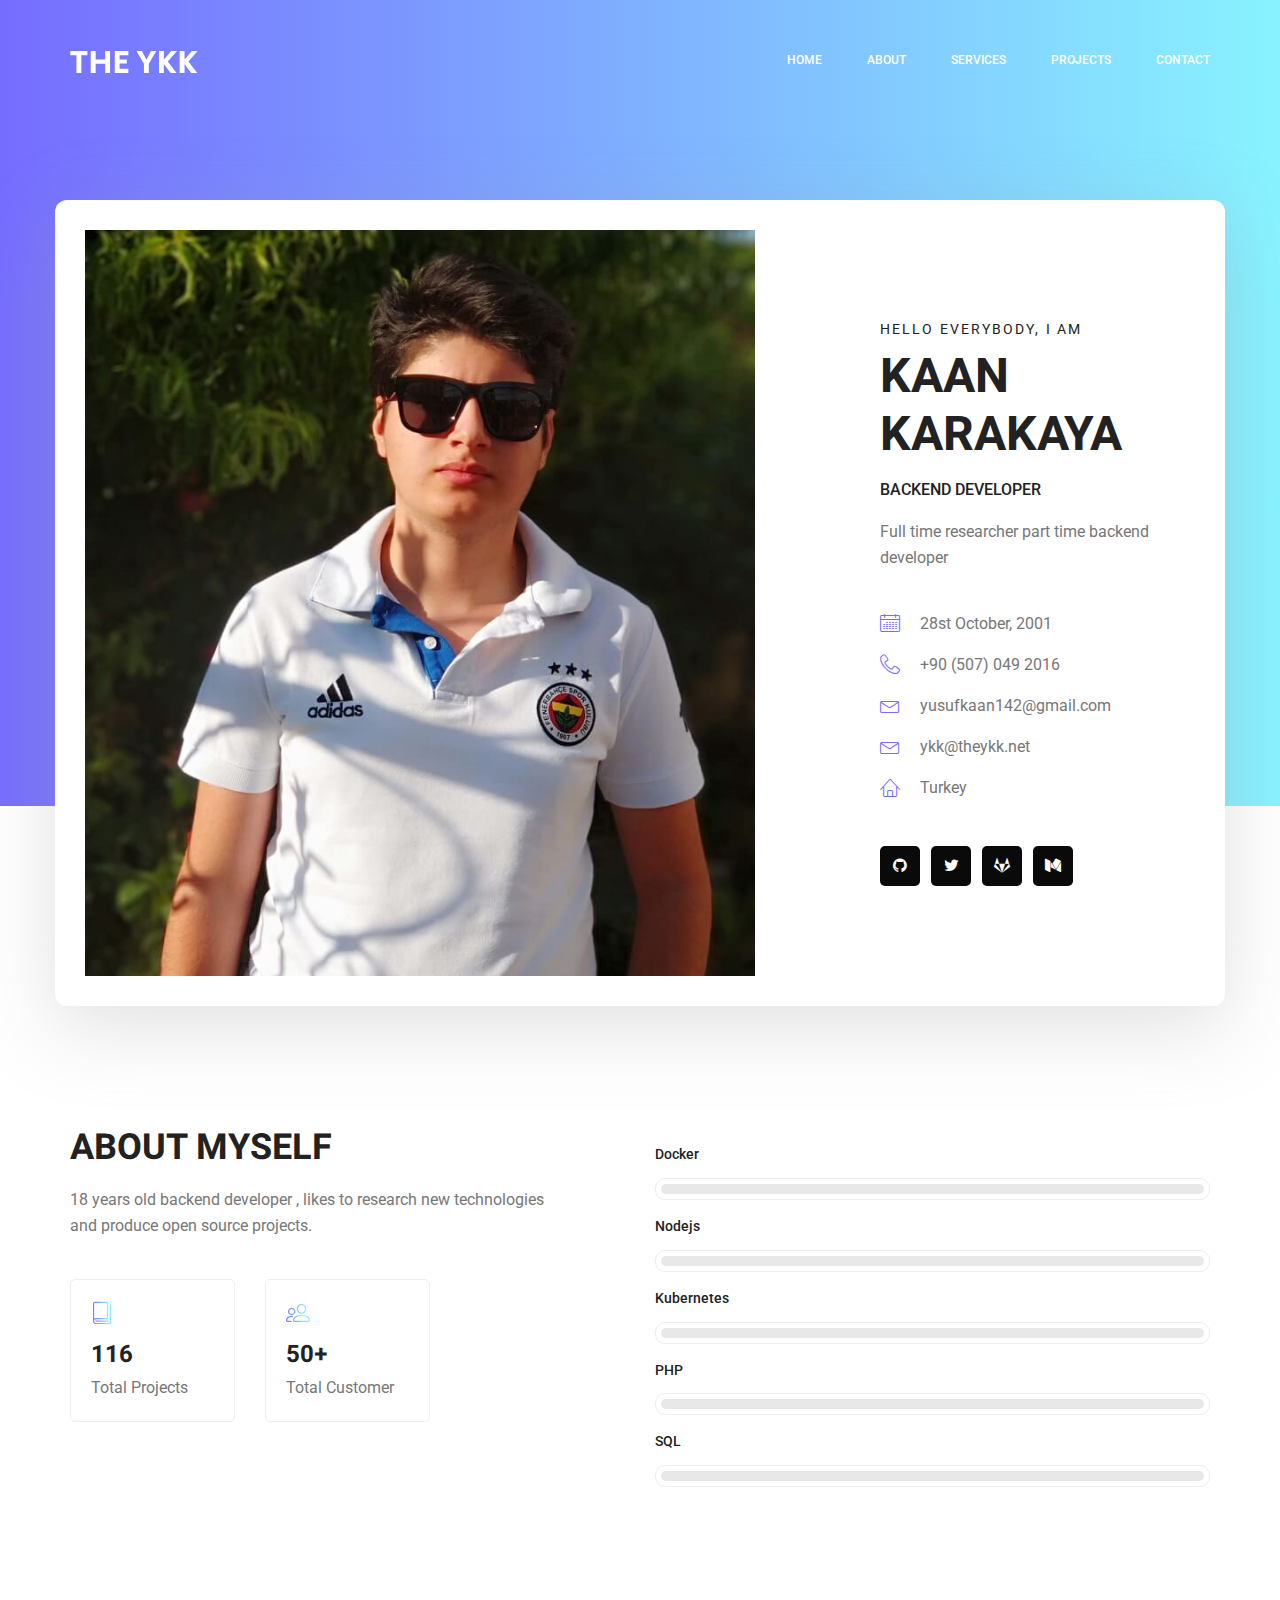
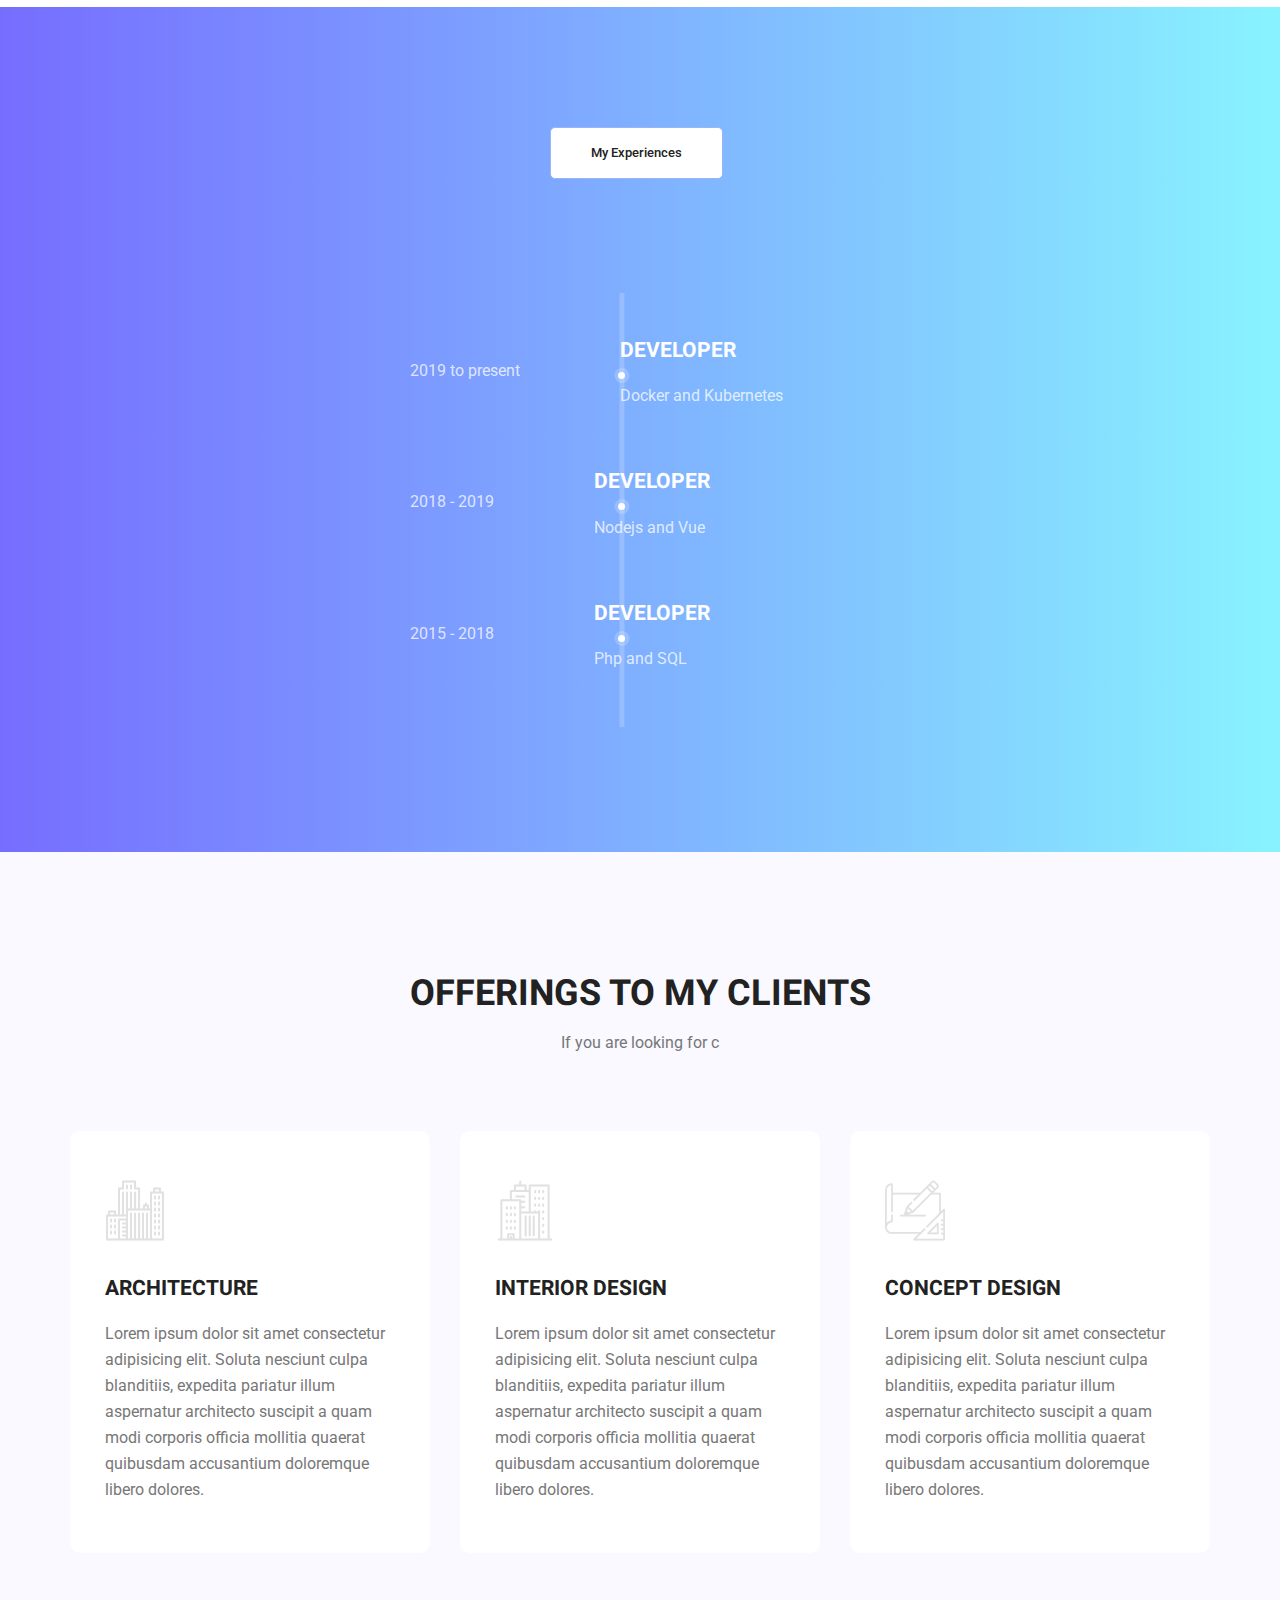
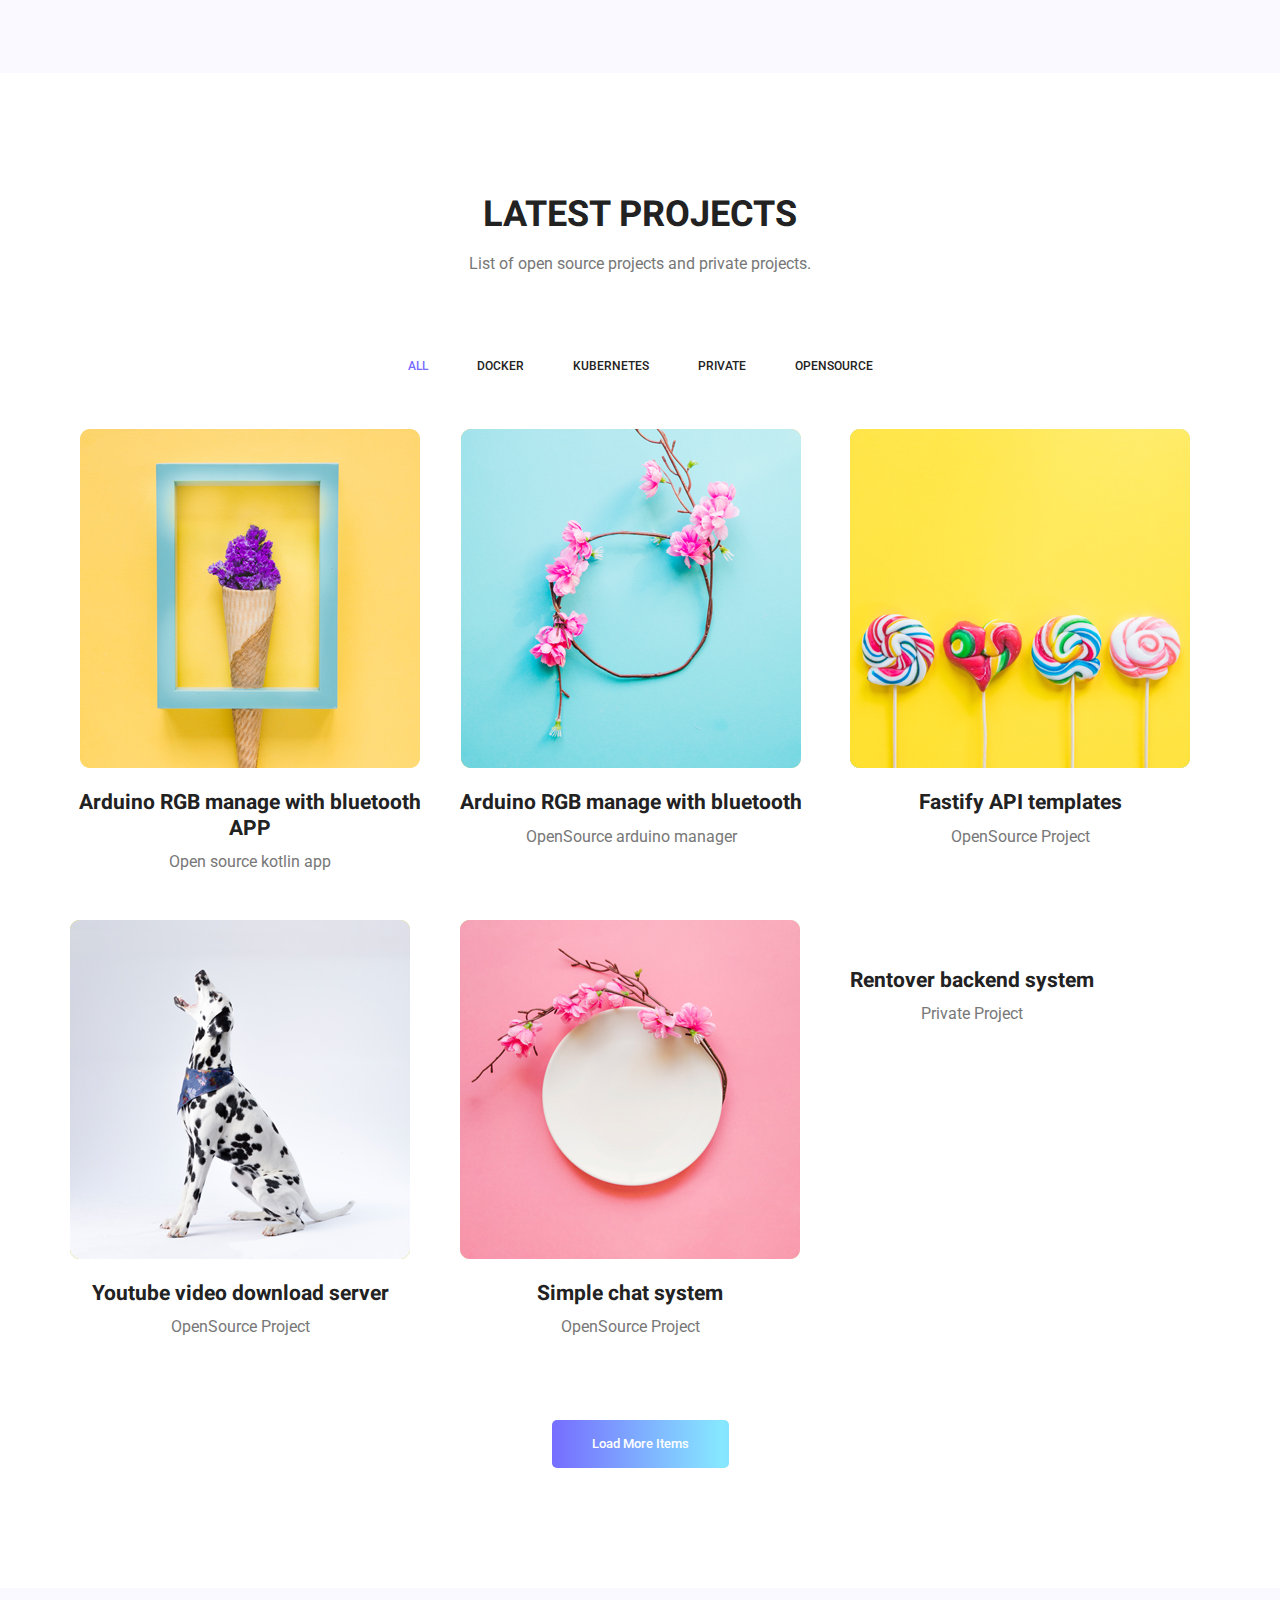
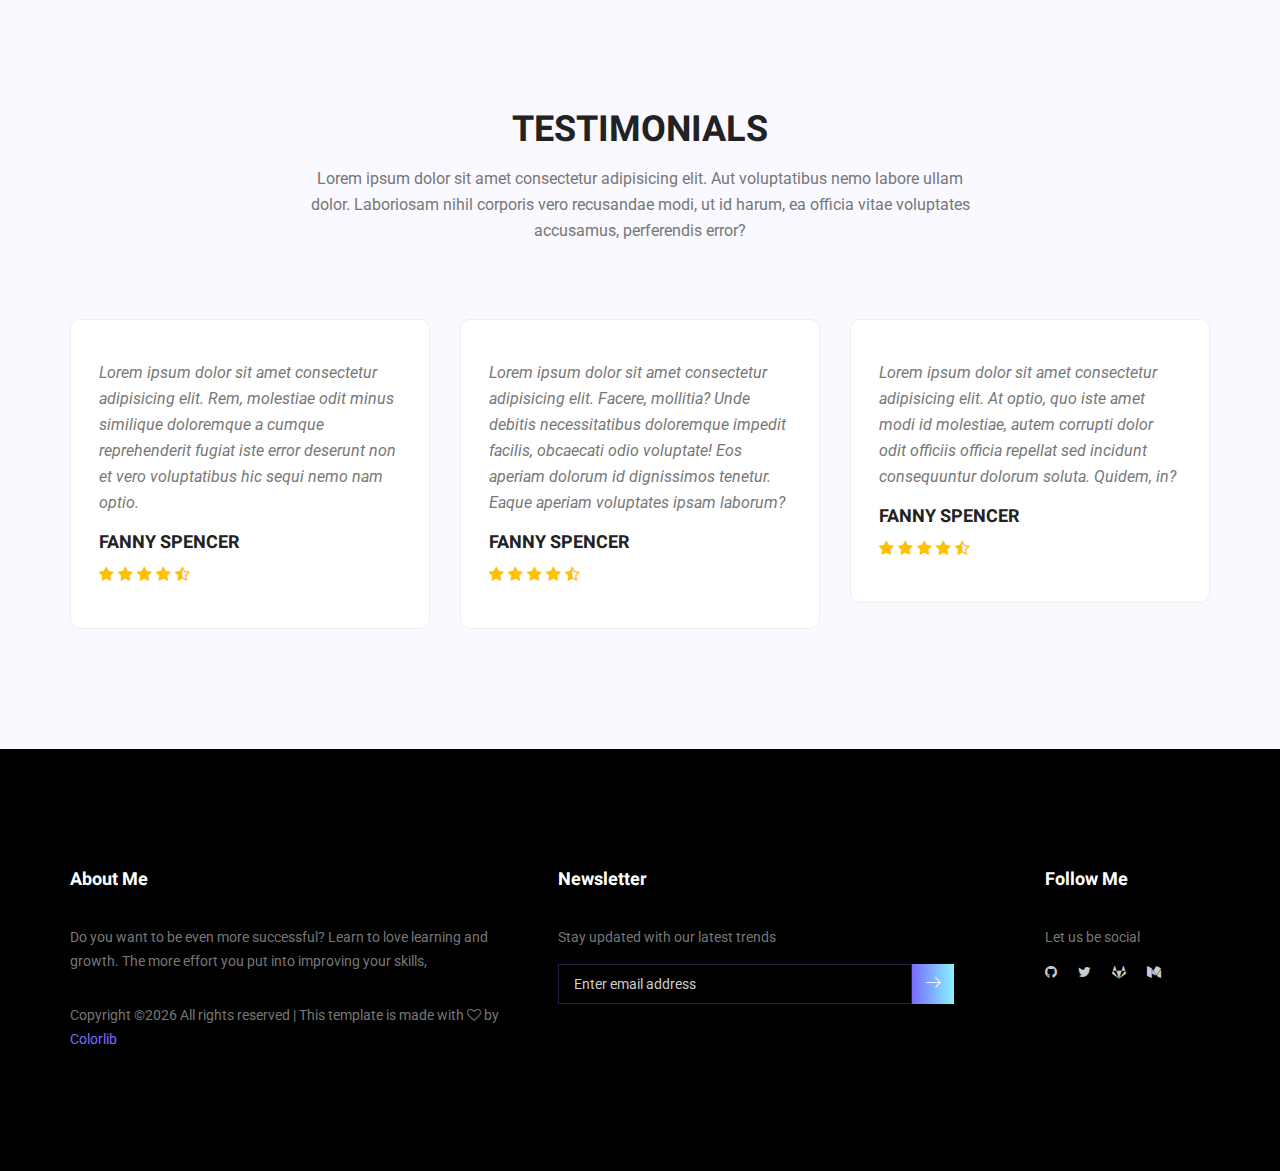
==== commit 4ad22c20: "added projects" ====
--- a/index.html
+++ b/index.html
@@ -14,7 +14,7 @@
         <link rel="stylesheet" href="vendors/lightbox/simpleLightbox.min.css">
         <link rel="stylesheet" href="vendors/nice-select/css/nice-select.min.css">
         <link rel="stylesheet" href="vendors/animate-css/animate.min.css">
-        <link rel="stylesheet" href="vendors/popup/magnific-popup.min.css">
+        
         <link rel="stylesheet" href="vendors/flaticon/flaticon.min.css">
         <!-- main css -->
         <link rel="stylesheet" href="css/style.min.css">
@@ -72,7 +72,7 @@
 										<li><a href="https://wa.me/905070492016"><i class="lnr lnr-phone-handset"></i> +90 (507) 049 2016 </a></li>
 										<li><a href="mailto:yusufkaan142@gmail.com"><i class="lnr lnr-envelope"></i> yusufkaan142@gmail.com</a></li>
 										<li><a href="mailto:ykk@theykk.net"><i class="lnr lnr-envelope"></i> ykk@theykk.net</a></li>
-										<li><a href="#"><i class="lnr lnr-home"></i> Turkey , Karabuk</a></li>
+										<li><a href="#"><i class="lnr lnr-home"></i> Turkey</a></li>
 									</ul>
 									<ul class="list personal_social">
 										<li><a href="https://github.com/TheYkk"><i class="fa fa-github"></i></a></li>
@@ -186,11 +186,11 @@
 									<span></span>
 									<div class="media">
 										<div class="d-flex">
-											<p>March 2017 to present</p>
+											<p>2019 to present</p>
 										</div>
 										<div class="media-body">
-											<h4>Colorlib</h4>
-											<p>Senior Web Developer <br />Santa monica, Los angeles</p>
+											<h4>Developer</h4>
+											<p>Docker and Kubernetes</p>
 										</div>
 									</div>
 								</li>
@@ -198,11 +198,11 @@
 									<span></span>
 									<div class="media">
 										<div class="d-flex">
-											<p>March 2017 to present</p>
+											<p>2018 - 2019</p>
 										</div>
 										<div class="media-body">
-											<h4>Colorlib</h4>
-											<p>Senior Web Developer <br />Santa monica, Los angeles</p>
+											<h4>Developer</h4>
+											<p>Nodejs and Vue</p>
 										</div>
 									</div>
 								</li>
@@ -210,56 +210,16 @@
 								<span></span>
 									<div class="media">
 										<div class="d-flex">
-											<p>March 2017 to present</p>
+											<p>2015 - 2018</p>
 										</div>
 										<div class="media-body">
-											<h4>Colorlib</h4>
-											<p>Senior Web Developer <br />Santa monica, Los angeles</p>
+											<h4>Developer</h4>
+											<p>Php and SQL</p>
 										</div>
 									</div>
 								</li>
 							</ul>
 						</div>
-						<!-- <div class="tab-pane fade" id="profile" role="tabpanel" aria-labelledby="profile-tab">
-							<ul class="list">
-								<li>
-									<span></span>
-									<div class="media">
-										<div class="d-flex">
-											<p>March 2017 to present</p>
-										</div>
-										<div class="media-body">
-											<h4>Colorlib</h4>
-											<p>Senior Web Developer <br />Santa monica, Los angeles</p>
-										</div>
-									</div>
-								</li>
-								<li>
-									<span></span>
-									<div class="media">
-										<div class="d-flex">
-											<p>March 2017 to present</p>
-										</div>
-										<div class="media-body">
-											<h4>Colorlib</h4>
-											<p>Senior Web Developer <br />Santa monica, Los angeles</p>
-										</div>
-									</div>
-								</li>
-								<li>
-								<span></span>
-									<div class="media">
-										<div class="d-flex">
-											<p>March 2017 to present</p>
-										</div>
-										<div class="media-body">
-											<h4>Colorlib</h4>
-											<p>Senior Web Developer <br />Santa monica, Los angeles</p>
-										</div>
-									</div>
-								</li>
-							</ul>
-						</div> -->
 					</div>
         		</div>
         	</div>
@@ -271,28 +231,28 @@
         	<div class="container">
         		<div class="main_title">
         			<h2>offerings to my clients</h2>
-        			<p>If you are looking at blank cassettes on the web, you may be very confused at the difference in price. You may see some for as low as $.17 each.</p>
+        			<p>If you are looking for c</p>
         		</div>
         		<div class="feature_inner row">
         			<div class="col-lg-4 col-md-6">
         				<div class="feature_item">
         					<i class="flaticon-city"></i>
         					<h4>Architecture</h4>
-        					<p>If you are looking at blank cassettes on the web, you may be very confused at the difference in price. You may see some for as low as $17 each.</p>
+        					<p>Lorem ipsum dolor sit amet consectetur adipisicing elit. Soluta nesciunt culpa blanditiis, expedita pariatur illum aspernatur architecto suscipit a quam modi corporis officia mollitia quaerat quibusdam accusantium doloremque libero dolores.</p>
         				</div>
         			</div>
         			<div class="col-lg-4 col-md-6">
         				<div class="feature_item">
         					<i class="flaticon-skyline"></i>
         					<h4>Interior Design</h4>
-        					<p>If you are looking at blank cassettes on the web, you may be very confused at the difference in price. You may see some for as low as $17 each.</p>
+        					<p>Lorem ipsum dolor sit amet consectetur adipisicing elit. Soluta nesciunt culpa blanditiis, expedita pariatur illum aspernatur architecto suscipit a quam modi corporis officia mollitia quaerat quibusdam accusantium doloremque libero dolores.</p>
         				</div>
         			</div>
         			<div class="col-lg-4 col-md-6">
         				<div class="feature_item">
         					<i class="flaticon-sketch"></i>
         					<h4>Concept Design</h4>
-        					<p>If you are looking at blank cassettes on the web, you may be very confused at the difference in price. You may see some for as low as $17 each.</p>
+        					<p>Lorem ipsum dolor sit amet consectetur adipisicing elit. Soluta nesciunt culpa blanditiis, expedita pariatur illum aspernatur architecto suscipit a quam modi corporis officia mollitia quaerat quibusdam accusantium doloremque libero dolores.</p>
         				</div>
         			</div>
         		</div>
@@ -319,75 +279,75 @@
         	</div>
         	<div class="container">
         		<div class="gallery_f_inner row imageGallery1">
-        			<div class="col-lg-4 col-md-4 col-sm-6 brand manipul design print">
+        			<div class="col-lg-4 col-md-4 col-sm-6 brand manipul oss">
         				<div class="h_gallery_item">
         					<div class="g_img_item">
         						<img class="img-fluid" src="img/gallery/project-1.jpg" alt="">
-        						<a class="light" href="img/gallery/project-1.jpg"><img src="img/gallery/icon.png" alt=""></a>
-        					</div>
-        					<div class="g_item_text">
-        						<h4>3D Helmet Design</h4>
-        						<p>Client Project</p>
-        					</div>
-        				</div>
-        			</div>
-        			<div class="col-lg-4 col-md-4 col-sm-6 brand manipul creative">
+        						<a class="light" href="https://github.com/AlteredVirtual/Arduino_RGB_BL_APP"><img src="img/gallery/icon.png" alt=""></a>
+        					</div>
+        					<div class="g_item_text">
+        						<h4>Arduino RGB manage with bluetooth APP</h4>
+        						<p>Open source kotlin app</p>
+        					</div>
+        				</div>
+        			</div>
+        			<div class="col-lg-4 col-md-4 col-sm-6 brand manipul oss">
         				<div class="h_gallery_item">
         					<div class="g_img_item">
         						<img class="img-fluid" src="img/gallery/project-2.jpg" alt="">
-        						<a class="light" href="img/gallery/project-2.jpg"><img src="img/gallery/icon.png" alt=""></a>
-        					</div>
-        					<div class="g_item_text">
-        						<h4>2D Vinyl Design</h4>
-        						<p>Client Project</p>
-        					</div>
-        				</div>
-        			</div>
-        			<div class="col-lg-4 col-md-4 col-sm-6 manipul creative design print">
+        						<a class="light" href="https://github.com/TheYkk/Arduino_RGB_BL"><img src="img/gallery/icon.png" alt=""></a>
+        					</div>
+        					<div class="g_item_text">
+        						<h4>Arduino RGB manage with bluetooth</h4>
+        						<p>OpenSource arduino manager</p>
+        					</div>
+        				</div>
+        			</div>
+        			<div class="col-lg-4 col-md-4 col-sm-6 manipul docker oss">
         				<div class="h_gallery_item">
         					<div class="g_img_item">
         						<img class="img-fluid" src="img/gallery/project-3.jpg" alt="">
-        						<a class="light" href="img/gallery/project-3.jpg"><img src="img/gallery/icon.png" alt=""></a>
-        					</div>
-        					<div class="g_item_text">
-        						<h4>Creative Poster Design</h4>
-        						<p>Client Project</p>
-        					</div>
-        				</div>
-        			</div>
-        			<div class="col-lg-4 col-md-4 col-sm-6 brand creative print">
+        						<a class="light" href="https://gitlab.com/TheYkk/api-template"><img src="img/gallery/icon.png" alt=""></a>
+        					</div>
+        					<div class="g_item_text">
+        						<h4>Fastify API templates</h4>
+        						<p>OpenSource Project</p>
+        					</div>
+        				</div>
+        			</div>
+        			<div class="col-lg-4 col-md-4 col-sm-6 brand oss">
         				<div class="h_gallery_item">
         					<div class="g_img_item">
         						<img class="img-fluid" src="img/gallery/project-4.jpg" alt="">
-        						<a class="light" href="img/gallery/project-4.jpg"><img src="img/gallery/icon.png" alt=""></a>
-        					</div>
-        					<div class="g_item_text">
-        						<h4>Embosed Logo Design</h4>
-        						<p>Client Project</p>
-        					</div>
-        				</div>
-        			</div>
-        			<div class="col-lg-4 col-md-4 col-sm-6 brand manipul design">
+        						<a class="light" href="https://gitlab.com/TheYkk/youtube-download-server"><img src="img/gallery/icon.png" alt=""></a>
+        					</div>
+        					<div class="g_item_text">
+        						<h4>Youtube video download server</h4>
+        						<p>OpenSource Project</p>
+        					</div>
+        				</div>
+        			</div>
+        			<div class="col-lg-4 col-md-4 col-sm-6 brand manipul docker oss">
         				<div class="h_gallery_item">
         					<div class="g_img_item">
         						<img class="img-fluid" src="img/gallery/project-5.jpg" alt="">
-        						<a class="light" href="img/gallery/project-5.jpg"><img src="img/gallery/icon.png" alt=""></a>
-        					</div>
-        					<div class="g_item_text">
-        						<h4>3D Disposable Bottle</h4>
-        						<p>Client Project</p>
-        					</div>
-        				</div>
-        			</div>
-        			<div class="col-lg-4 col-md-4 col-sm-6 brand creative">
-        				<div class="h_gallery_item">
-        					<div class="g_img_item">
-        						<img class="img-fluid" src="img/gallery/project-6.jpg" alt="">
-        						<a class="light" href="img/gallery/project-6.jpg"><img src="img/gallery/icon.png" alt=""></a>
-        					</div>
-        					<div class="g_item_text">
-        						<h4>3D Logo Design</h4>
-        						<p>Client Project</p>
+        						<a class="light" href="https://gitlab.com/TheYkk/op_chat"><img src="img/gallery/icon.png" alt=""></a>
+        					</div>
+        					<div class="g_item_text">
+        						<h4>Simple chat system</h4>
+        						<p>OpenSource Project</p>
+        					</div>
+        				</div>
+        			</div>
+        			<div class="col-lg-4 col-md-4 col-sm-6 brand priv k8s docker">
+        				<div class="h_gallery_item">
+        					<div class="g_img_item">
+        						<img class="img-fluid" src="https://rentover.co/assets/img/analogo.png" alt="">
+        						<a class="light" href="https://rentover.co"><img src="img/gallery/icon.png" alt=""></a>
+        					</div>
+        					<div class="g_item_text">
+        						<h4>Rentover backend system</h4>
+        						<p>Private Project</p>
         					</div>
         				</div>
         			</div>
@@ -404,13 +364,13 @@
         	<div class="container">
         		<div class="main_title">
         			<h2>Testimonials</h2>
-        			<p>If you are looking at blank cassettes on the web, you may be very confused at the difference in price. You may see some for as low as $.17 each.</p>
+        			<p>Lorem ipsum dolor sit amet consectetur adipisicing elit. Aut voluptatibus nemo labore ullam dolor. Laboriosam nihil corporis vero recusandae modi, ut id harum, ea officia vitae voluptates accusamus, perferendis error?</p>
         		</div>
         		<div class="testi_inner">
 					<div class="testi_slider owl-carousel">
 						<div class="item">
 							<div class="testi_item">
-								<p>As conscious traveling Paup ers we must always be oncerned about our dear Mother Earth. If you think about it, you travel across her face</p>
+								<p>Lorem ipsum dolor sit amet consectetur adipisicing elit. Rem, molestiae odit minus similique doloremque a cumque reprehenderit fugiat iste error deserunt non et vero voluptatibus hic sequi nemo nam optio.</p>
 								<h4>Fanny Spencer</h4>
 								<a href="#"><i class="fa fa-star"></i></a>
 								<a href="#"><i class="fa fa-star"></i></a>
@@ -421,7 +381,7 @@
 						</div>
 						<div class="item">
 							<div class="testi_item">
-								<p>As conscious traveling Paup ers we must always be oncerned about our dear Mother Earth. If you think about it, you travel across her face</p>
+								<p>Lorem ipsum dolor sit amet consectetur adipisicing elit. Facere, mollitia? Unde debitis necessitatibus doloremque impedit facilis, obcaecati odio voluptate! Eos aperiam dolorum id dignissimos tenetur. Eaque aperiam voluptates ipsam laborum?</p>
 								<h4>Fanny Spencer</h4>
 								<a href="#"><i class="fa fa-star"></i></a>
 								<a href="#"><i class="fa fa-star"></i></a>
@@ -432,7 +392,7 @@
 						</div>
 						<div class="item">
 							<div class="testi_item">
-								<p>As conscious traveling Paup ers we must always be oncerned about our dear Mother Earth. If you think about it, you travel across her face</p>
+								<p>Lorem ipsum dolor sit amet consectetur adipisicing elit. At optio, quo iste amet modi id molestiae, autem corrupti dolor odit officiis officia repellat sed incidunt consequuntur dolorum soluta. Quidem, in?</p>
 								<h4>Fanny Spencer</h4>
 								<a href="#"><i class="fa fa-star"></i></a>
 								<a href="#"><i class="fa fa-star"></i></a>
@@ -507,19 +467,18 @@
         <!-- Optional JavaScript -->
         <!-- jQuery first, then Popper.js, then Bootstrap JS -->
         <script src="js/jquery-3.3.1.min.js"></script>
-        <script src="js/popper.js"></script>
+        <script src="js/popper.min.js"></script>
         <script src="js/bootstrap.min.js"></script>
-        <script src="js/stellar.js"></script>
+        <script src="js/stellar.min.js"></script>
         <script src="vendors/lightbox/simpleLightbox.min.js"></script>
         <script src="vendors/nice-select/js/jquery.nice-select.min.js"></script>
         <script src="vendors/isotope/imagesloaded.pkgd.min.js"></script>
         <script src="vendors/isotope/isotope.pkgd.min.js"></script>
         <script src="vendors/owl-carousel/owl.carousel.min.js"></script>
-        <script src="vendors/popup/jquery.magnific-popup.min.js"></script>
         <script src="js/jquery.ajaxchimp.min.js"></script>
         <script src="vendors/counter-up/jquery.waypoints.min.js"></script>
         <script src="vendors/counter-up/jquery.counterup.min.js"></script>
-        <script src="js/mail-script.js"></script>
+        <script src="js/mail-script.min.js"></script>
         <script src="js/theme.min.js"></script>
     </body>
 </html>
